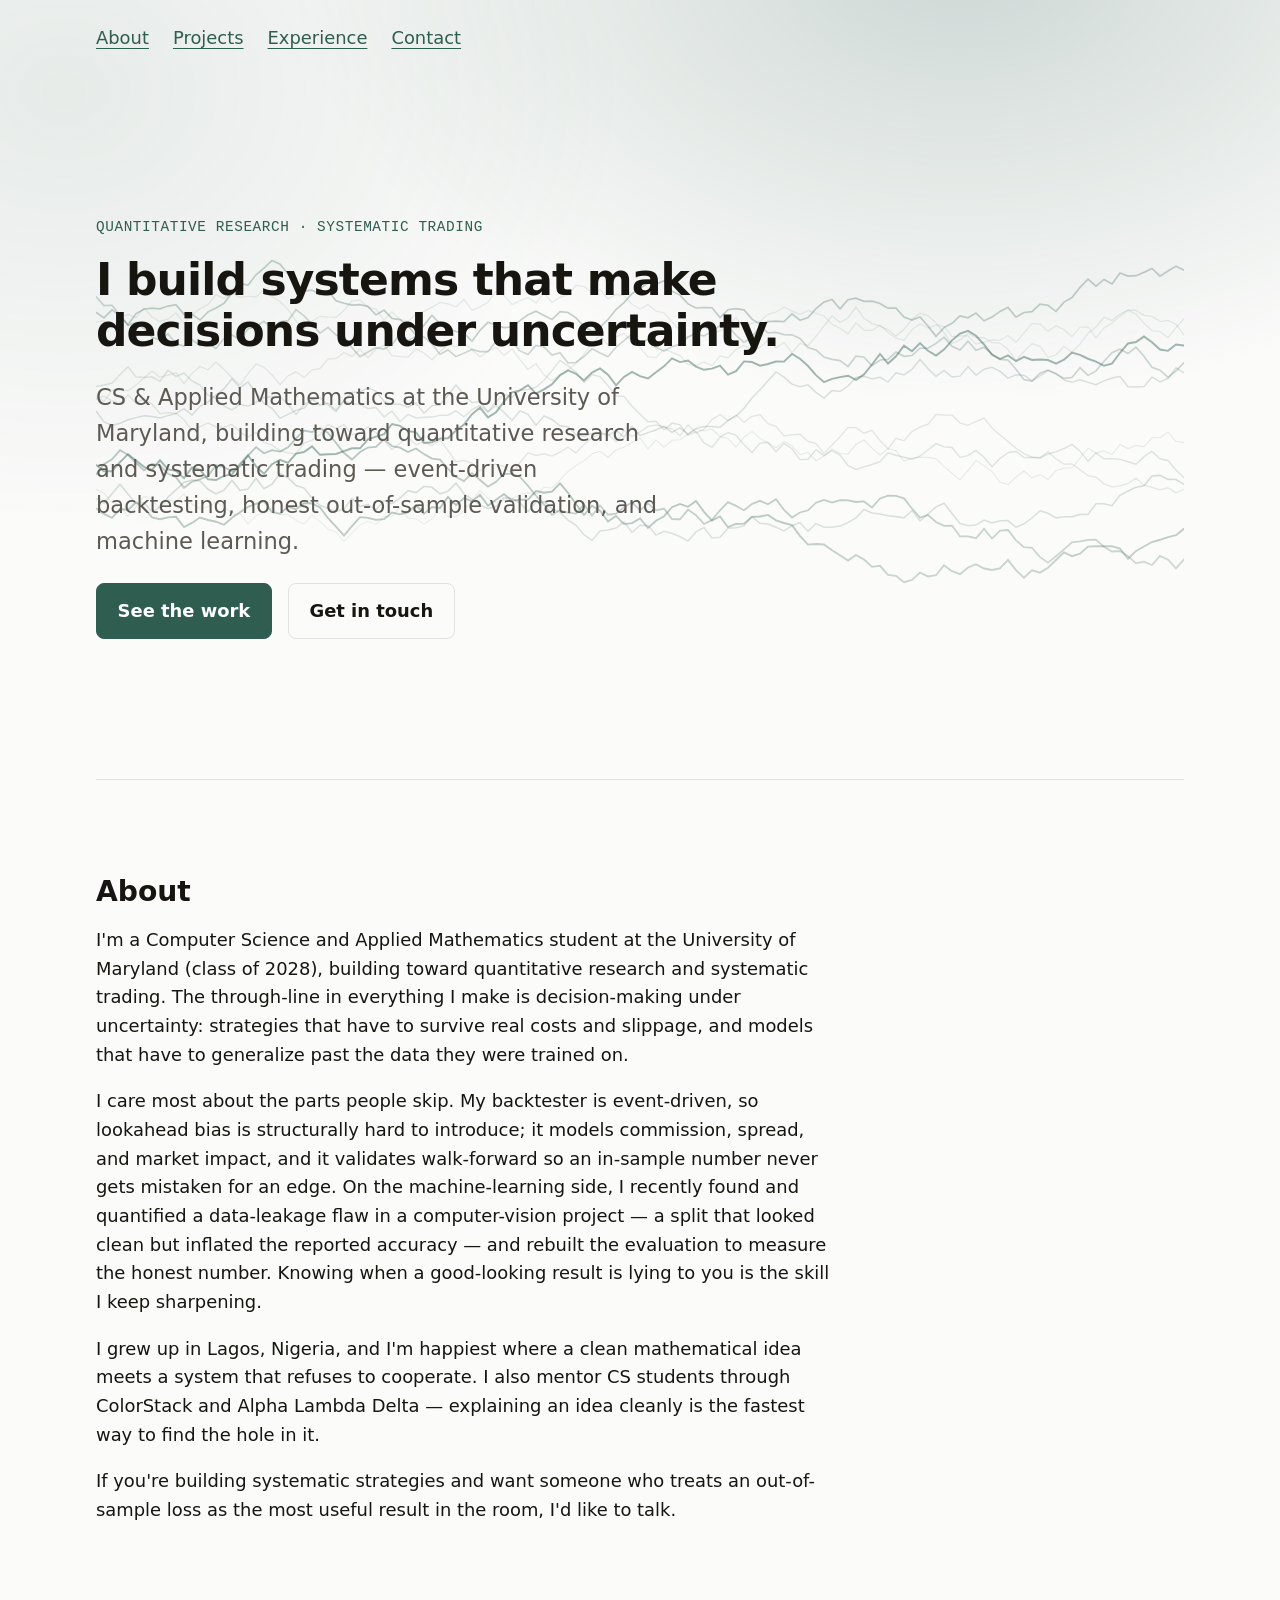
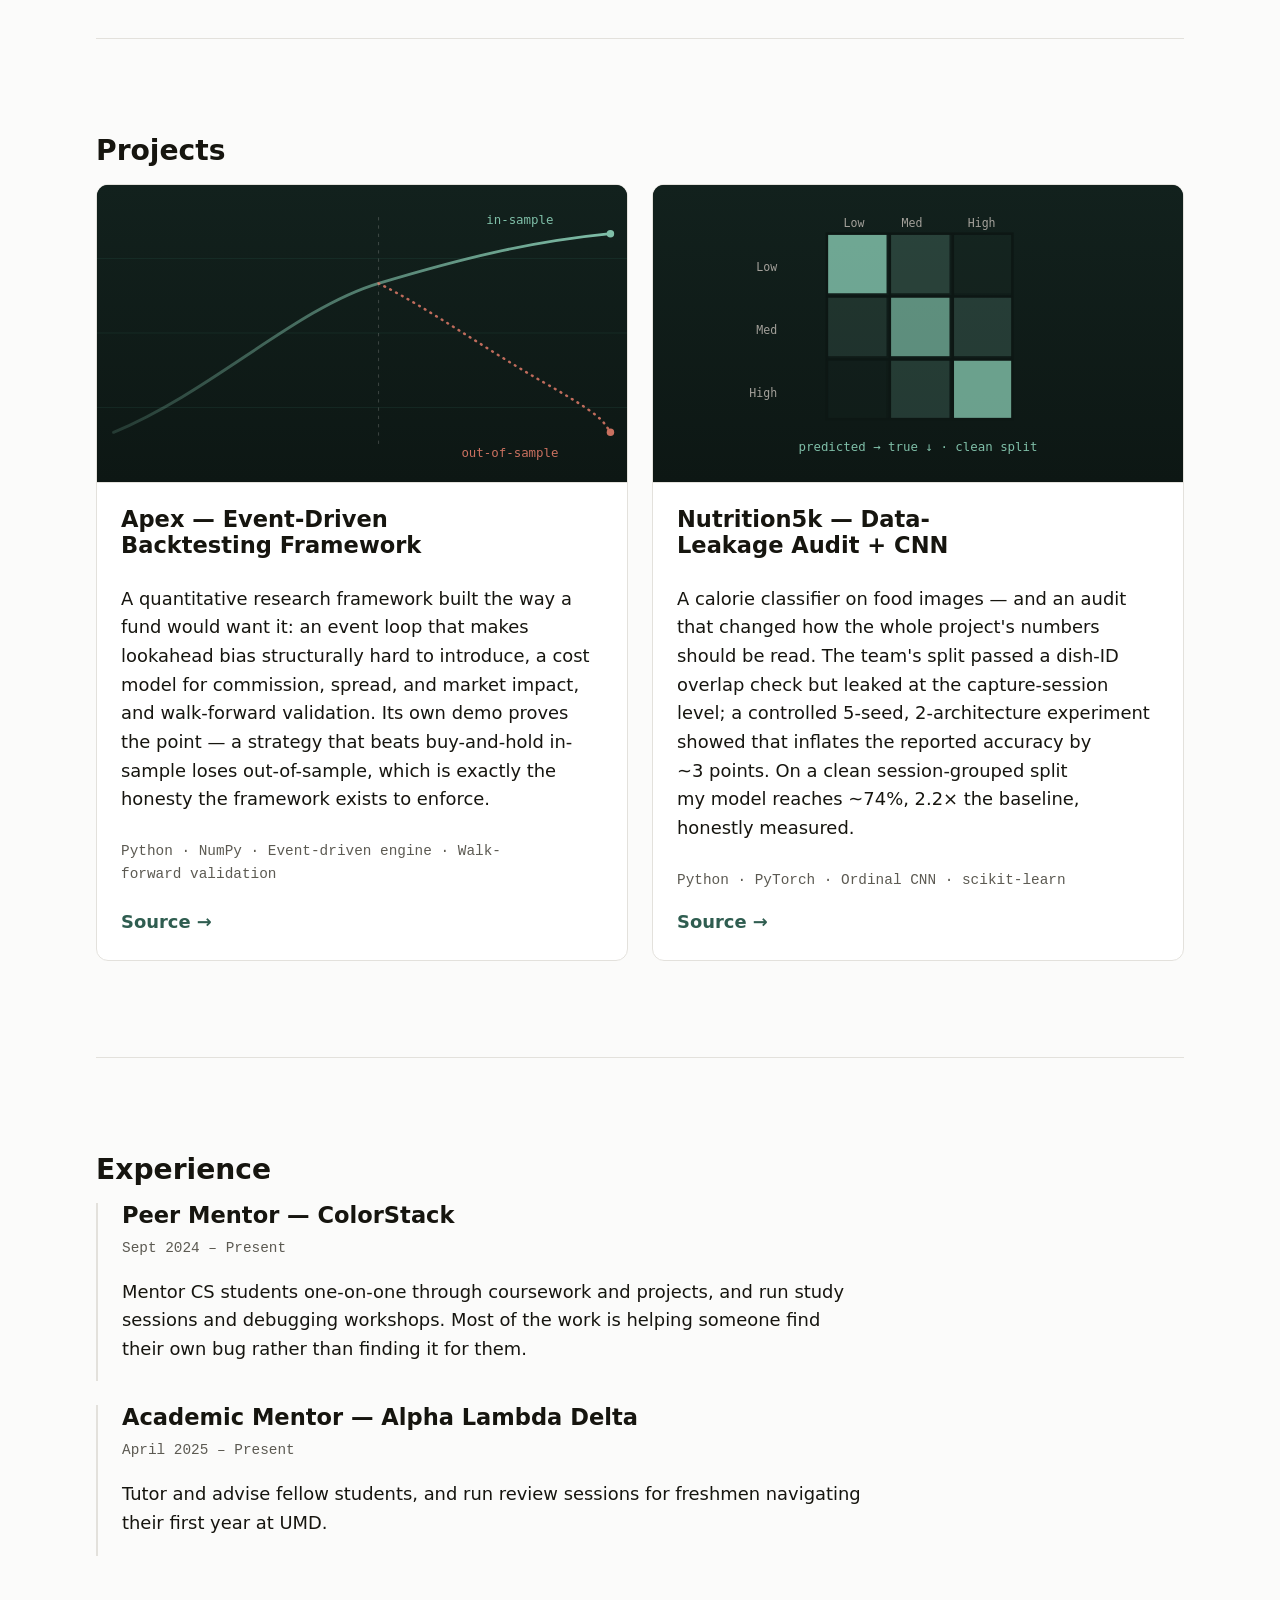
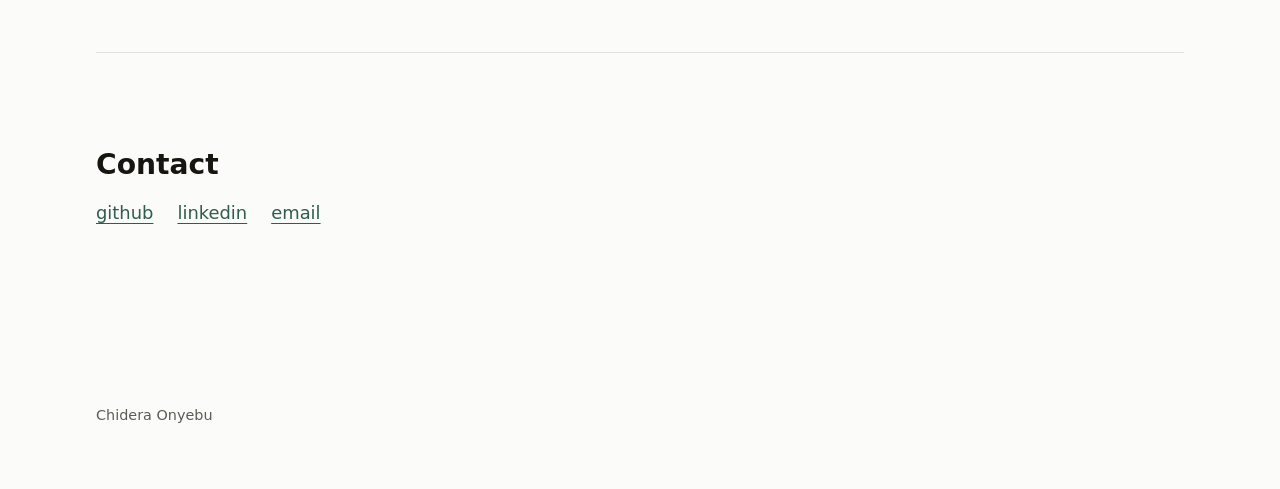
==== index.html @ a00f0e02 "Redesign portfolio: animated hero, project imagery, quant-focused copy - Add animated stochastic pri" ====
<!doctype html>
<html lang="en">
  <head>
    <meta charset="utf-8" />
    <meta name="viewport" content="width=device-width, initial-scale=1" />
    <title>Chidera Onyebu — CS & Applied Math @ UMD</title>
    <meta name="description" content="Computer Science and Applied Mathematics student at the University of Maryland." />
    <link rel="stylesheet" href="src/css/tokens.css" />
    <link rel="stylesheet" href="src/css/main.css" />
  </head>
  <body>
    <a class="skip-link" href="#main">Skip to content</a>

    <header class="site-header">
      <nav aria-label="Primary">
        <ul>
          <li><a href="#about">About</a></li>
          <li><a href="#projects">Projects</a></li>
          <li><a href="#experience">Experience</a></li>
          <li><a href="#contact">Contact</a></li>
        </ul>
      </nav>
    </header>

    <main id="main">
      <!--
        Content is injected from src/content.js so copy and markup stay separate.
        The static fallbacks below are what a visitor sees with JS disabled — keep them
        meaningful rather than empty, or the page is blank for anyone JS fails on.
      -->
      <section class="hero" id="hero">
        <canvas class="hero-canvas" aria-hidden="true"></canvas>
        <div class="hero-inner">
          <div class="hero-copy">
            <p class="hero-kicker">Quantitative research · systematic trading</p>
            <h1 data-content="hero.tagline">I build systems that make decisions under uncertainty.</h1>
            <p class="hero-sub" data-content="hero.subtitle">CS & Applied Math at the University of Maryland.</p>
            <div class="hero-cta">
              <a class="btn btn-primary" href="#projects">See the work</a>
              <a class="btn" href="#contact">Get in touch</a>
            </div>
          </div>
          <!-- Portrait is injected here by main.js only when hero.portrait is set in content.js. -->
          <div class="hero-portrait-slot" data-portrait></div>
        </div>
      </section>

      <section id="about" aria-labelledby="about-h">
        <h2 id="about-h">About</h2>
        <div data-content="about.body"><p>CS & Applied Math student at the University of Maryland, class of 2028.</p></div>
      </section>

      <section id="projects" aria-labelledby="projects-h">
        <h2 id="projects-h">Projects</h2>
        <ul class="project-grid" data-content="projects"></ul>
      </section>

      <section id="experience" aria-labelledby="experience-h">
        <h2 id="experience-h">Experience</h2>
        <ul class="experience-list" data-content="experience"></ul>
      </section>

      <section id="contact" aria-labelledby="contact-h">
        <h2 id="contact-h">Contact</h2>
        <ul class="links" data-content="links"></ul>
      </section>
    </main>

    <footer class="site-footer">
      <p><span data-content="meta.name">Chidera Onyebu</span></p>
    </footer>

    <script type="module" src="src/js/main.js"></script>
    <script type="module">
      import { initHero } from "./src/js/hero.js";
      initHero(document.querySelector(".hero-canvas"));
    </script>
  </body>
</html>
---- src/css/tokens.css ----
/* Design tokens. Change values here, not in component styles. */

:root {
  color-scheme: light dark;

  /* Type scale — 1.25 ratio, fluid between mobile and desktop */
  --step--1: clamp(0.83rem, 0.8rem + 0.15vw, 0.9rem);
  --step-0: clamp(1rem, 0.96rem + 0.2vw, 1.13rem);
  --step-1: clamp(1.25rem, 1.18rem + 0.35vw, 1.41rem);
  --step-2: clamp(1.56rem, 1.44rem + 0.6vw, 1.76rem);
  --step-3: clamp(1.95rem, 1.76rem + 0.95vw, 2.2rem);
  --step-4: clamp(2.44rem, 2.14rem + 1.5vw, 2.75rem);

  --space-xs: 0.5rem;
  --space-s: 1rem;
  --space-m: 1.5rem;
  --space-l: 3rem;
  --space-xl: 6rem;

  --measure: 65ch;
  --radius: 8px;

  --font-sans: ui-sans-serif, system-ui, -apple-system, "Segoe UI", sans-serif;
  --font-mono: ui-monospace, "SF Mono", Menlo, monospace;

  /* Light theme. Contrast checked against WCAG AA — verify again if you change these. */
  --bg: #fbfbfa;
  --surface: #ffffff;
  --text: #16150f;
  --text-muted: #5c5a52;
  --border: #e3e1dc;
  --accent: #2f5d50;
  --accent-contrast: #ffffff;
  --focus: #2f5d50;
}

@media (prefers-color-scheme: dark) {
  :root {
    --bg: #12120f;
    --surface: #1a1a16;
    --text: #f2f0ea;
    --text-muted: #a3a09a;
    --border: #2e2d28;
    --accent: #7fbfa8;
    --accent-contrast: #12120f;
    --focus: #7fbfa8;
  }
}

/* Honor the OS setting. Users who set this often do so because motion makes them ill —
   treat it as a hard constraint, not a preference to design around. */
@media (prefers-reduced-motion: reduce) {
  *,
  *::before,
  *::after {
    animation-duration: 0.01ms !important;
    animation-iteration-count: 1 !important;
    transition-duration: 0.01ms !important;
    scroll-behavior: auto !important;
  }
}
---- src/css/main.css ----
*,
*::before,
*::after {
  box-sizing: border-box;
}

body {
  margin: 0;
  background: var(--bg);
  color: var(--text);
  font-family: var(--font-sans);
  font-size: var(--step-0);
  line-height: 1.6;
  -webkit-font-smoothing: antialiased;
}

/* A soft accent glow warms the top of the page so the hero never reads as a flat slab.
   Fixed + behind everything, pointer-events off so it never intercepts a click. */
body::before {
  content: "";
  position: fixed;
  inset: 0;
  z-index: -1;
  pointer-events: none;
  background:
    radial-gradient(60rem 40rem at 75% -5%, color-mix(in oklab, var(--accent) 22%, transparent), transparent 70%),
    radial-gradient(50rem 40rem at 5% 10%, color-mix(in oklab, var(--accent) 10%, transparent), transparent 70%);
}

h1,
h2,
h3 {
  line-height: 1.15;
  text-wrap: balance;
  margin: 0 0 var(--space-s);
}

h1 {
  font-size: var(--step-4);
  letter-spacing: -0.02em;
}
h2 {
  font-size: var(--step-2);
}

p {
  max-width: var(--measure);
  text-wrap: pretty;
}

a {
  color: var(--accent);
  text-underline-offset: 0.2em;
}

/* Never remove focus rings. Keyboard users navigate by them; without one the site is unusable
   without a mouse. Restyle if the default is ugly — do not delete. */
:focus-visible {
  outline: 2px solid var(--focus);
  outline-offset: 3px;
  border-radius: 2px;
}

.skip-link {
  position: absolute;
  left: -9999px;
  top: var(--space-xs);
  background: var(--accent);
  color: var(--accent-contrast);
  padding: var(--space-xs) var(--space-s);
  border-radius: var(--radius);
  z-index: 10;
}
.skip-link:focus {
  left: var(--space-s);
}

main,
.site-header > nav,
.site-footer {
  width: min(100% - 2 * var(--space-m), 68rem);
  margin-inline: auto;
}

.site-header nav ul {
  display: flex;
  /* Must wrap: the nav grew to four items and a non-wrapping flex row forces the whole
     page to scroll sideways on narrow screens. */
  flex-wrap: wrap;
  gap: var(--space-xs) var(--space-m);
  list-style: none;
  padding: var(--space-m) 0;
  margin: 0;
}

section {
  padding-block: var(--space-xl);
  border-top: 1px solid var(--border);
}

/* ---- Hero ---------------------------------------------------------------- */

.hero {
  border-top: 0;
  position: relative;
  min-height: 78svh;
  display: flex;
  align-items: center;
  isolation: isolate; /* keep the canvas contained behind the hero content */
  overflow: hidden;
}

.hero-canvas {
  position: absolute;
  inset: 0;
  width: 100%;
  height: 100%;
  z-index: -1;
  /* Fade the paths out toward the bottom so text stays crisp and the section blends into the page. */
  -webkit-mask-image: linear-gradient(to bottom, #000 55%, transparent 100%);
  mask-image: linear-gradient(to bottom, #000 55%, transparent 100%);
}

.hero-inner {
  display: grid;
  grid-template-columns: 1fr;
  gap: var(--space-l);
  align-items: center;
  width: 100%;
}

.hero-kicker {
  font-family: var(--font-mono);
  font-size: var(--step--1);
  letter-spacing: 0.04em;
  text-transform: uppercase;
  color: var(--accent);
  margin: 0 0 var(--space-s);
}

.hero-sub {
  font-size: var(--step-1);
  color: var(--text-muted);
  max-width: 42ch;
}

.hero-cta {
  display: flex;
  flex-wrap: wrap;
  gap: var(--space-s);
  margin-top: var(--space-m);
}

.btn {
  display: inline-flex;
  align-items: center;
  padding: 0.7em 1.15em;
  border-radius: var(--radius);
  border: 1px solid var(--border);
  color: var(--text);
  text-decoration: none;
  font-weight: 600;
  transition:
    transform 0.15s ease,
    border-color 0.15s ease,
    background 0.15s ease;
}
.btn:hover {
  transform: translateY(-2px);
  border-color: var(--accent);
}
.btn-primary {
  background: var(--accent);
  color: var(--accent-contrast);
  border-color: var(--accent);
}
.btn-primary:hover {
  filter: brightness(1.06);
}

/* Portrait: only present when content.hero.portrait is set (main.js adds it). */
.hero-portrait-slot {
  display: none;
}
.hero-portrait-slot.has-portrait {
  display: block;
  justify-self: center;
}
.hero-portrait {
  width: min(20rem, 60vw);
  aspect-ratio: 4 / 5;
  object-fit: cover;
  border-radius: calc(var(--radius) * 2);
  border: 1px solid var(--border);
  box-shadow: 0 1.5rem 4rem -1rem color-mix(in oklab, var(--accent) 40%, transparent);
}

@media (min-width: 52rem) {
  .hero-inner.two-col,
  .hero-portrait-slot.has-portrait ~ * {
    /* reserved for future layouts */
  }
  /* When a portrait exists, split the hero into two columns. */
  .hero:has(.has-portrait) .hero-inner {
    grid-template-columns: 1.4fr 1fr;
  }
}

/* ---- Projects ------------------------------------------------------------ */

.project-grid {
  list-style: none;
  padding: 0;
  margin: 0;
  display: grid;
  gap: var(--space-m);
  grid-template-columns: repeat(auto-fit, minmax(min(100%, 22rem), 1fr));
}

.project-card {
  background: var(--surface);
  border: 1px solid var(--border);
  border-radius: calc(var(--radius) * 1.5);
  overflow: hidden;
  display: flex;
  flex-direction: column;
  transition:
    transform 0.2s ease,
    border-color 0.2s ease,
    box-shadow 0.2s ease;
}
.project-card:hover {
  transform: translateY(-4px);
  border-color: color-mix(in oklab, var(--accent) 55%, var(--border));
  box-shadow: 0 1.5rem 3rem -1.5rem color-mix(in oklab, var(--accent) 55%, transparent);
}

.project-media {
  aspect-ratio: 16 / 9;
  overflow: hidden;
  border-bottom: 1px solid var(--border);
  background: #0d1714;
}
.project-media img {
  width: 100%;
  height: 100%;
  object-fit: cover;
  display: block;
  transition: transform 0.4s ease;
}
.project-card:hover .project-media img {
  transform: scale(1.04);
}

.project-body {
  padding: var(--space-m);
  display: flex;
  flex-direction: column;
  gap: var(--space-xs);
  flex: 1;
}

.project-card h3 {
  font-size: var(--step-1);
  margin: 0;
}

.project-card .tech {
  font-family: var(--font-mono);
  font-size: var(--step--1);
  color: var(--text-muted);
  margin: 0;
}

.project-link {
  margin-top: auto;
  padding-top: var(--space-xs);
  font-weight: 600;
  text-decoration: none;
}
.project-link:hover {
  text-decoration: underline;
}

.experience-list {
  list-style: none;
  padding: 0;
  margin: 0;
  display: grid;
  gap: var(--space-m);
}

.experience-item {
  border-left: 2px solid var(--border);
  padding-left: var(--space-m);
}

.experience-item h3 {
  font-size: var(--step-1);
  margin-bottom: var(--space-xs);
}

.experience-item .period {
  font-family: var(--font-mono);
  font-size: var(--step--1);
  color: var(--text-muted);
  margin: 0 0 var(--space-xs);
}

.links {
  list-style: none;
  padding: 0;
  display: flex;
  flex-wrap: wrap;
  gap: var(--space-m);
}

.site-footer {
  padding-block: var(--space-l);
  color: var(--text-muted);
  font-size: var(--step--1);
}

/* Entrance animation. Guarded so content is visible by default — if the observer never fires,
   or JS dies, the page must still be readable rather than a wall of invisible elements. */
.js [data-reveal] {
  opacity: 0;
  transform: translateY(0.75rem);
  transition:
    opacity 0.5s ease,
    transform 0.5s ease;
}

.js [data-reveal].is-visible {
  opacity: 1;
  transform: none;
}
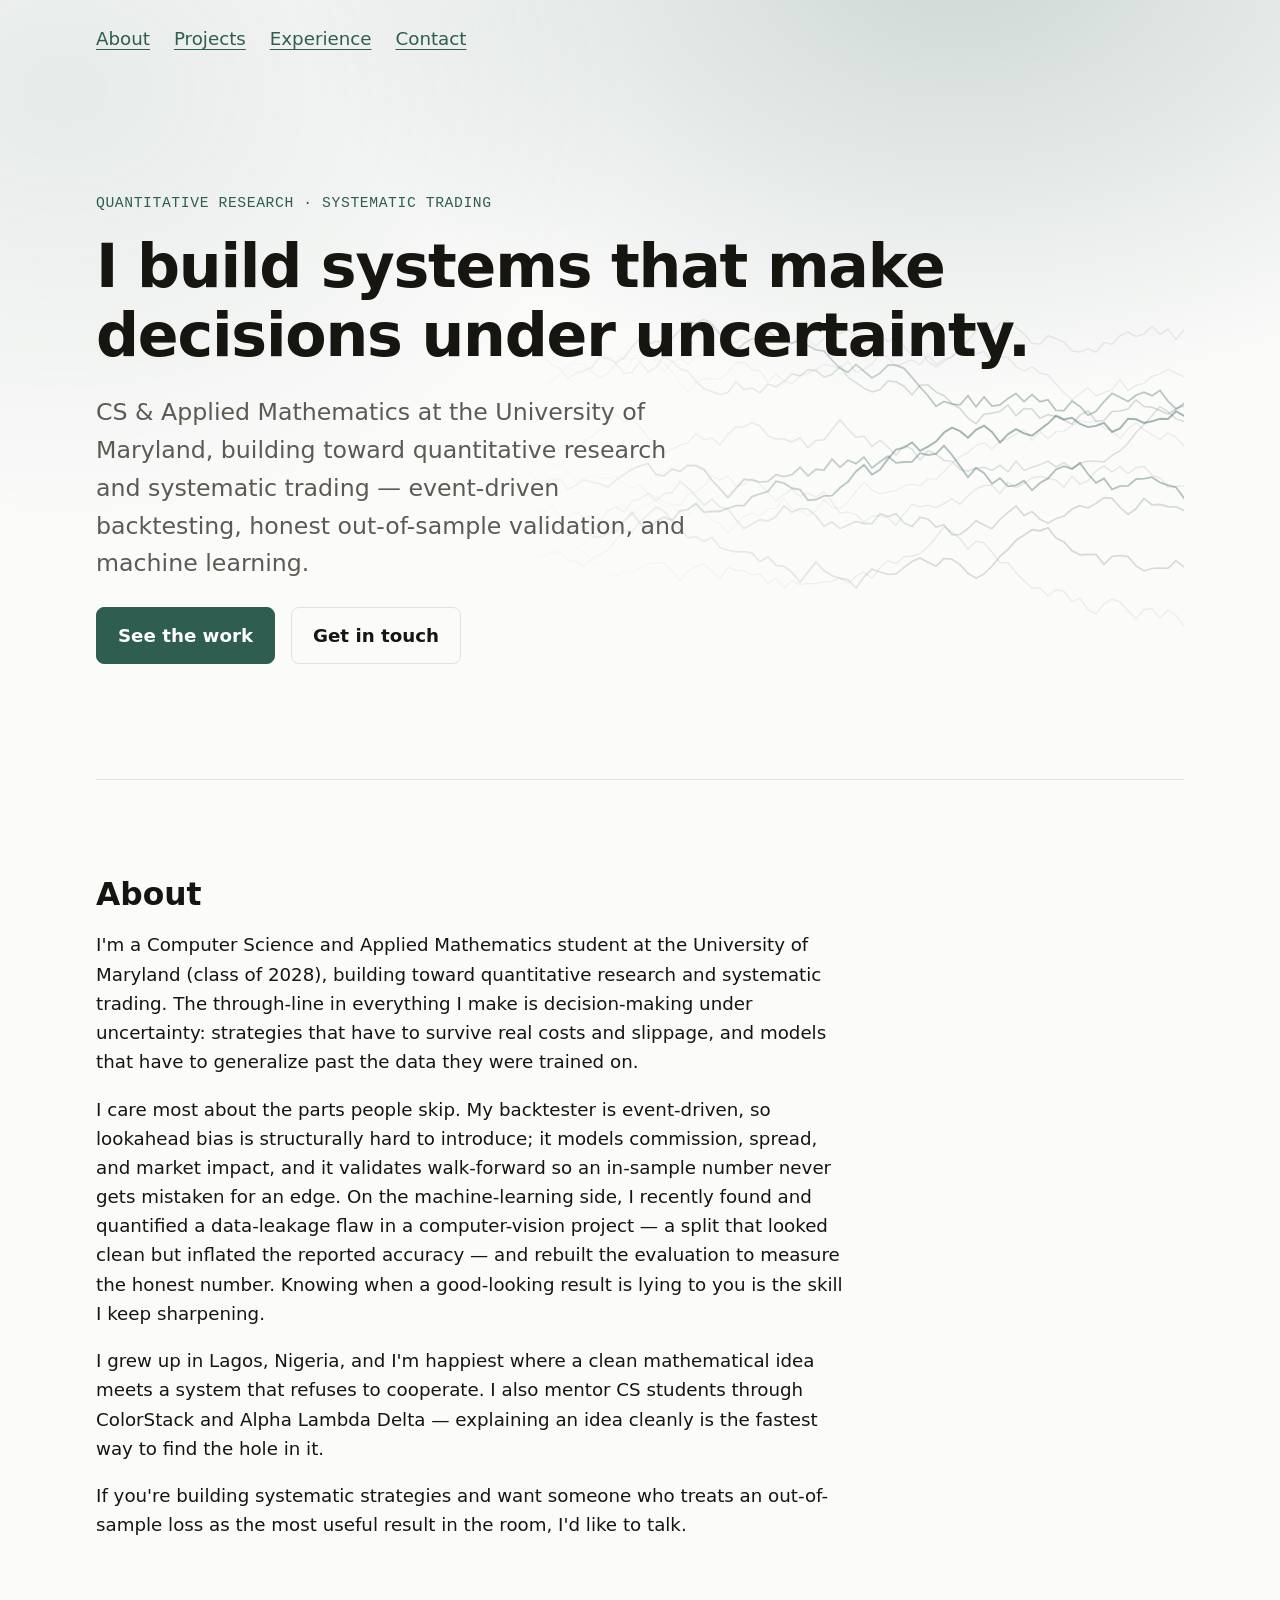
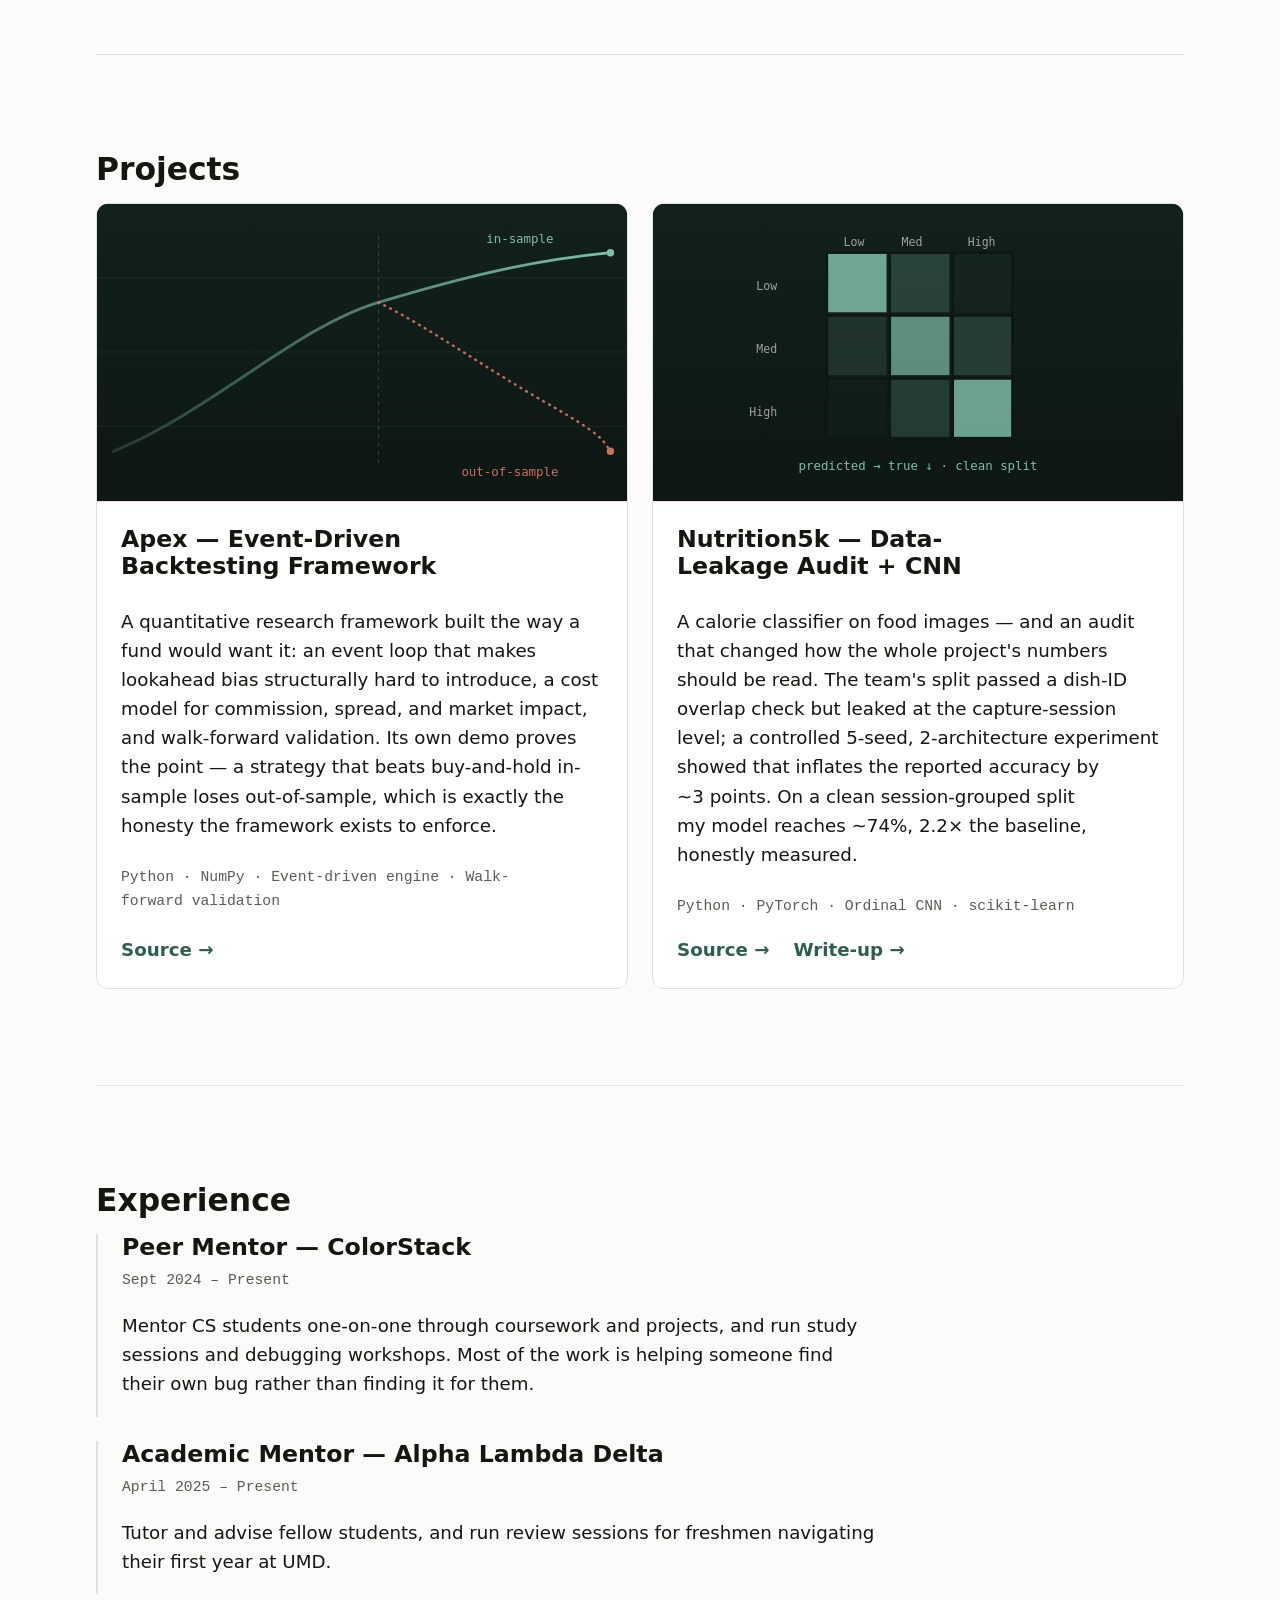
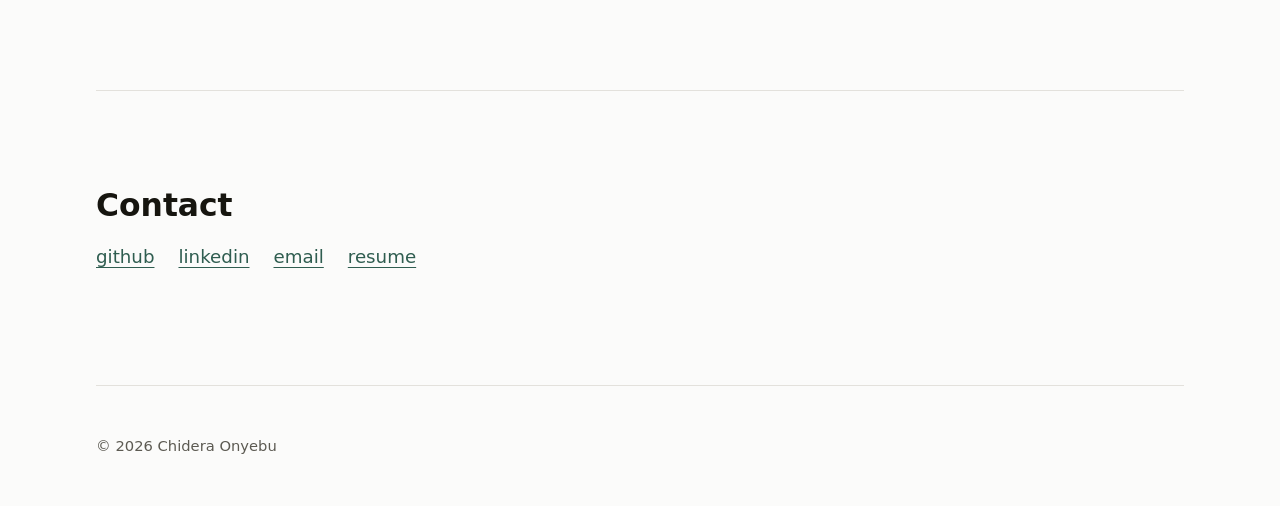
==== commit f185f7fe: "Scale the page to large displays; add copyright; keep hero text clear of the canvas The layout was f" ====
--- a/index.html
+++ b/index.html
@@ -67,7 +67,9 @@
     </main>
 
     <footer class="site-footer">
-      <p><span data-content="meta.name">Chidera Onyebu</span></p>
+      <!-- Year is filled in by main.js so it can't quietly go stale in January. The static
+           value is the fallback for a no-JS visitor. -->
+      <p>&copy; <span data-year>2026</span> <span data-content="meta.name">Chidera Onyebu</span></p>
     </footer>
 
     <script type="module" src="src/js/main.js"></script>
--- a/src/css/tokens.css
+++ b/src/css/tokens.css
@@ -3,13 +3,20 @@
 :root {
   color-scheme: light dark;
 
-  /* Type scale — 1.25 ratio, fluid between mobile and desktop */
-  --step--1: clamp(0.83rem, 0.8rem + 0.15vw, 0.9rem);
-  --step-0: clamp(1rem, 0.96rem + 0.2vw, 1.13rem);
-  --step-1: clamp(1.25rem, 1.18rem + 0.35vw, 1.41rem);
-  --step-2: clamp(1.56rem, 1.44rem + 0.6vw, 1.76rem);
-  --step-3: clamp(1.95rem, 1.76rem + 0.95vw, 2.2rem);
-  --step-4: clamp(2.44rem, 2.14rem + 1.5vw, 2.75rem);
+  /* Type scale — 1.25 ratio, fluid between mobile and desktop.
+     Ceilings are set high enough that the page keeps growing on 1440px+ displays instead of
+     freezing at laptop size — the old caps made a 1920px monitor look like a small window with
+     wide empty margins. Prose line length is still protected separately by --measure. */
+  --step--1: clamp(0.83rem, 0.8rem + 0.15vw, 1rem);
+  --step-0: clamp(1rem, 0.94rem + 0.25vw, 1.25rem);
+  --step-1: clamp(1.25rem, 1.16rem + 0.4vw, 1.6rem);
+  --step-2: clamp(1.56rem, 1.4rem + 0.7vw, 2.25rem);
+  --step-3: clamp(1.95rem, 1.7rem + 1.1vw, 3rem);
+  --step-4: clamp(2.44rem, 2rem + 2.2vw, 4.5rem);
+
+  /* Page width. Steps up on larger displays (see the media queries below) so a big monitor
+     shows a bigger page, not the same column with more emptiness. */
+  --container: 68rem;
 
   --space-xs: 0.5rem;
   --space-s: 1rem;
@@ -32,6 +39,21 @@
   --accent: #2f5d50;
   --accent-contrast: #ffffff;
   --focus: #2f5d50;
+}
+
+/* Wider canvases get a wider page. Three steps rather than one so the jump is never jarring. */
+@media (min-width: 90rem) {
+  :root {
+    --container: 80rem;
+    --space-xl: 7rem;
+  }
+}
+
+@media (min-width: 120rem) {
+  :root {
+    --container: 104rem;
+    --space-xl: 8rem;
+  }
 }
 
 @media (prefers-color-scheme: dark) {
--- a/src/css/main.css
+++ b/src/css/main.css
@@ -78,7 +78,7 @@
 main,
 .site-header > nav,
 .site-footer {
-  width: min(100% - 2 * var(--space-m), 68rem);
+  width: min(100% - 2 * var(--space-m), var(--container));
   margin-inline: auto;
 }
 
@@ -116,9 +116,19 @@
   width: 100%;
   height: 100%;
   z-index: -1;
-  /* Fade the paths out toward the bottom so text stays crisp and the section blends into the page. */
-  -webkit-mask-image: linear-gradient(to bottom, #000 55%, transparent 100%);
-  mask-image: linear-gradient(to bottom, #000 55%, transparent 100%);
+  /* Two masks, intersected: fade out toward the bottom so the section blends into the page,
+     AND fade out on the left so the paths never cross the headline. Without the horizontal one
+     the lines run straight through the h1 — barely visible on the dark theme, but a real
+     contrast problem in light mode where the accent is a dark green on near-white.
+     If mask-composite is unsupported the first layer still applies, which is the old behaviour. */
+  -webkit-mask-image:
+    linear-gradient(to bottom, #000 55%, transparent 100%),
+    linear-gradient(to right, transparent 38%, #000 78%);
+  mask-image:
+    linear-gradient(to bottom, #000 55%, transparent 100%),
+    linear-gradient(to right, transparent 38%, #000 78%);
+  -webkit-mask-composite: source-in;
+  mask-composite: intersect;
 }
 
 .hero-inner {
@@ -214,7 +224,9 @@
   margin: 0;
   display: grid;
   gap: var(--space-m);
-  grid-template-columns: repeat(auto-fit, minmax(min(100%, 22rem), 1fr));
+  /* auto-fit + a floor means 1 column on phones, 2 on laptops, 3 only when the page is wide
+     enough that a third wouldn't squeeze the cards. */
+  grid-template-columns: repeat(auto-fit, minmax(min(100%, 24rem), 1fr));
 }
 
 .project-card {
@@ -272,9 +284,15 @@
   margin: 0;
 }
 
-.project-link {
+.project-links {
   margin-top: auto;
   padding-top: var(--space-xs);
+  display: flex;
+  flex-wrap: wrap;
+  gap: var(--space-m);
+}
+
+.project-link {
   font-weight: 600;
   text-decoration: none;
 }
@@ -317,8 +335,14 @@
 
 .site-footer {
   padding-block: var(--space-l);
+  border-top: 1px solid var(--border);
   color: var(--text-muted);
   font-size: var(--step--1);
+}
+
+.site-footer p {
+  margin: 0;
+  max-width: none;
 }
 
 /* Entrance animation. Guarded so content is visible by default — if the observer never fires,
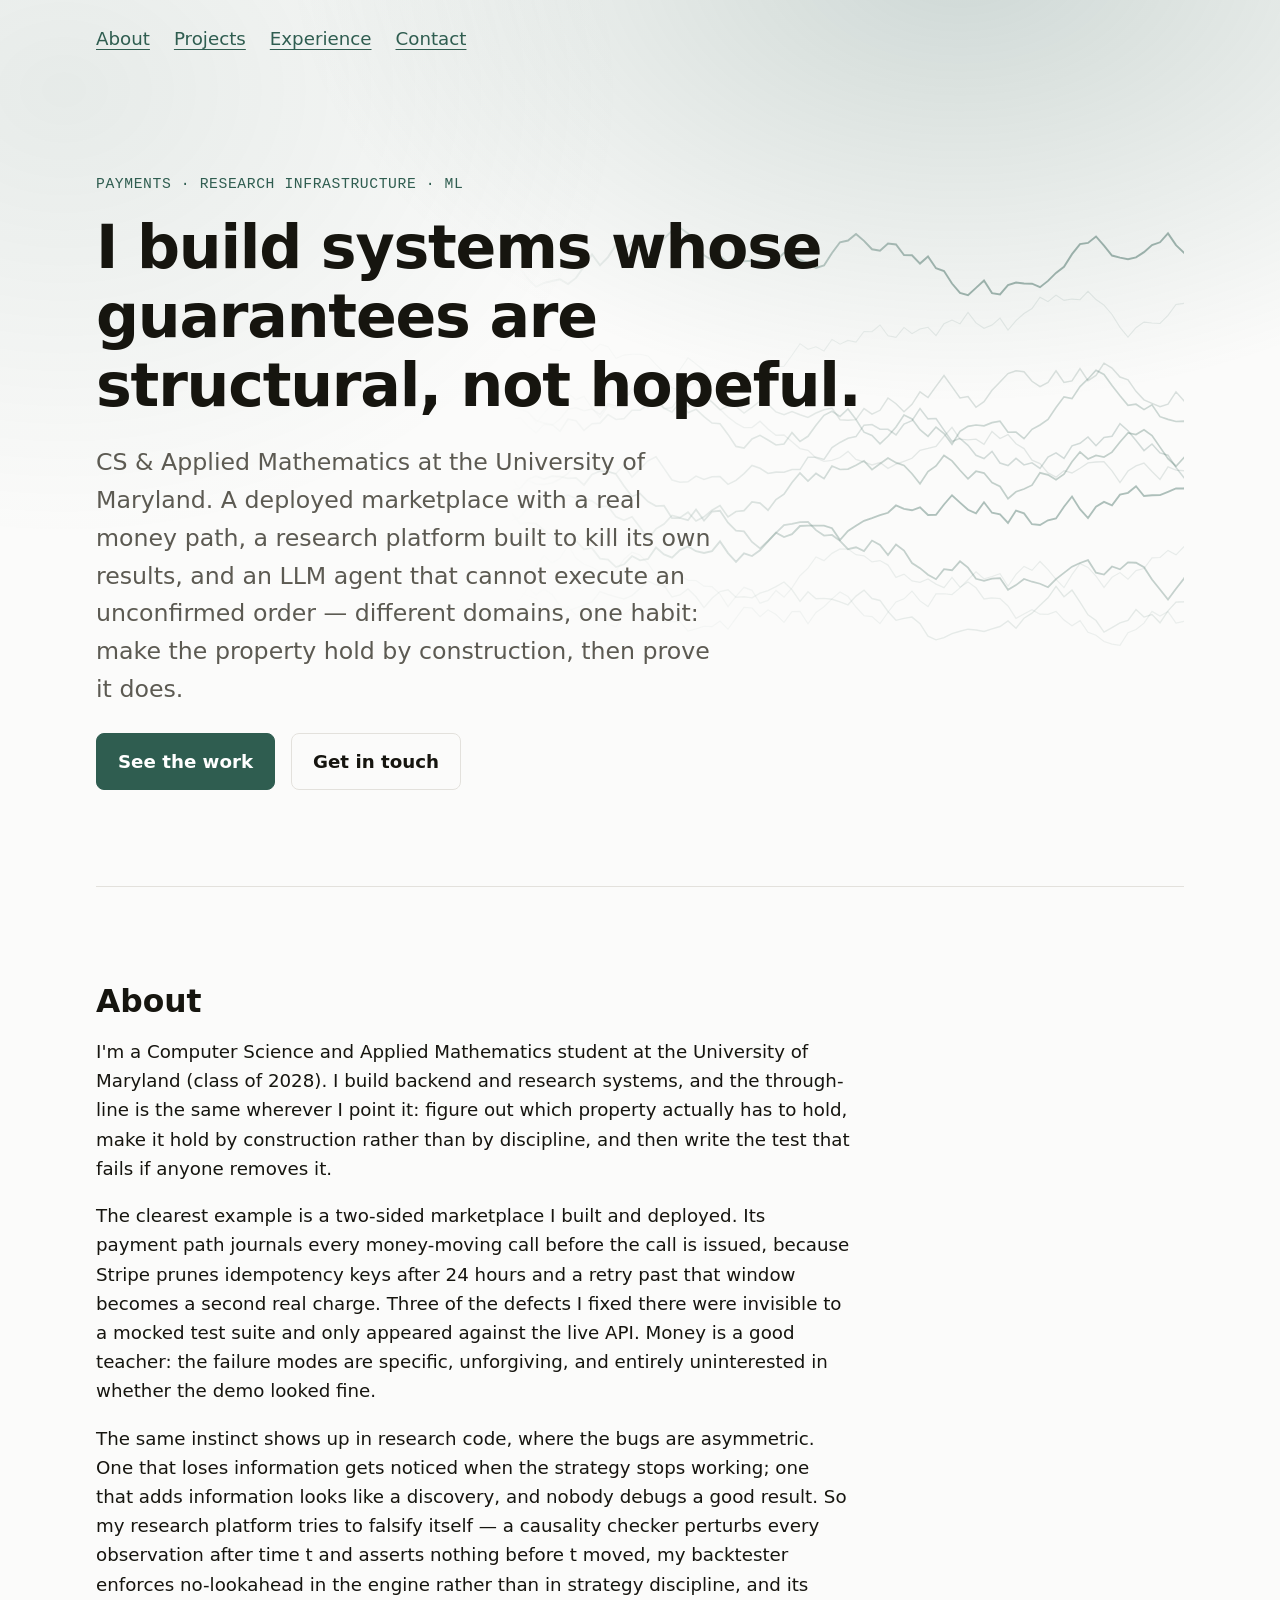
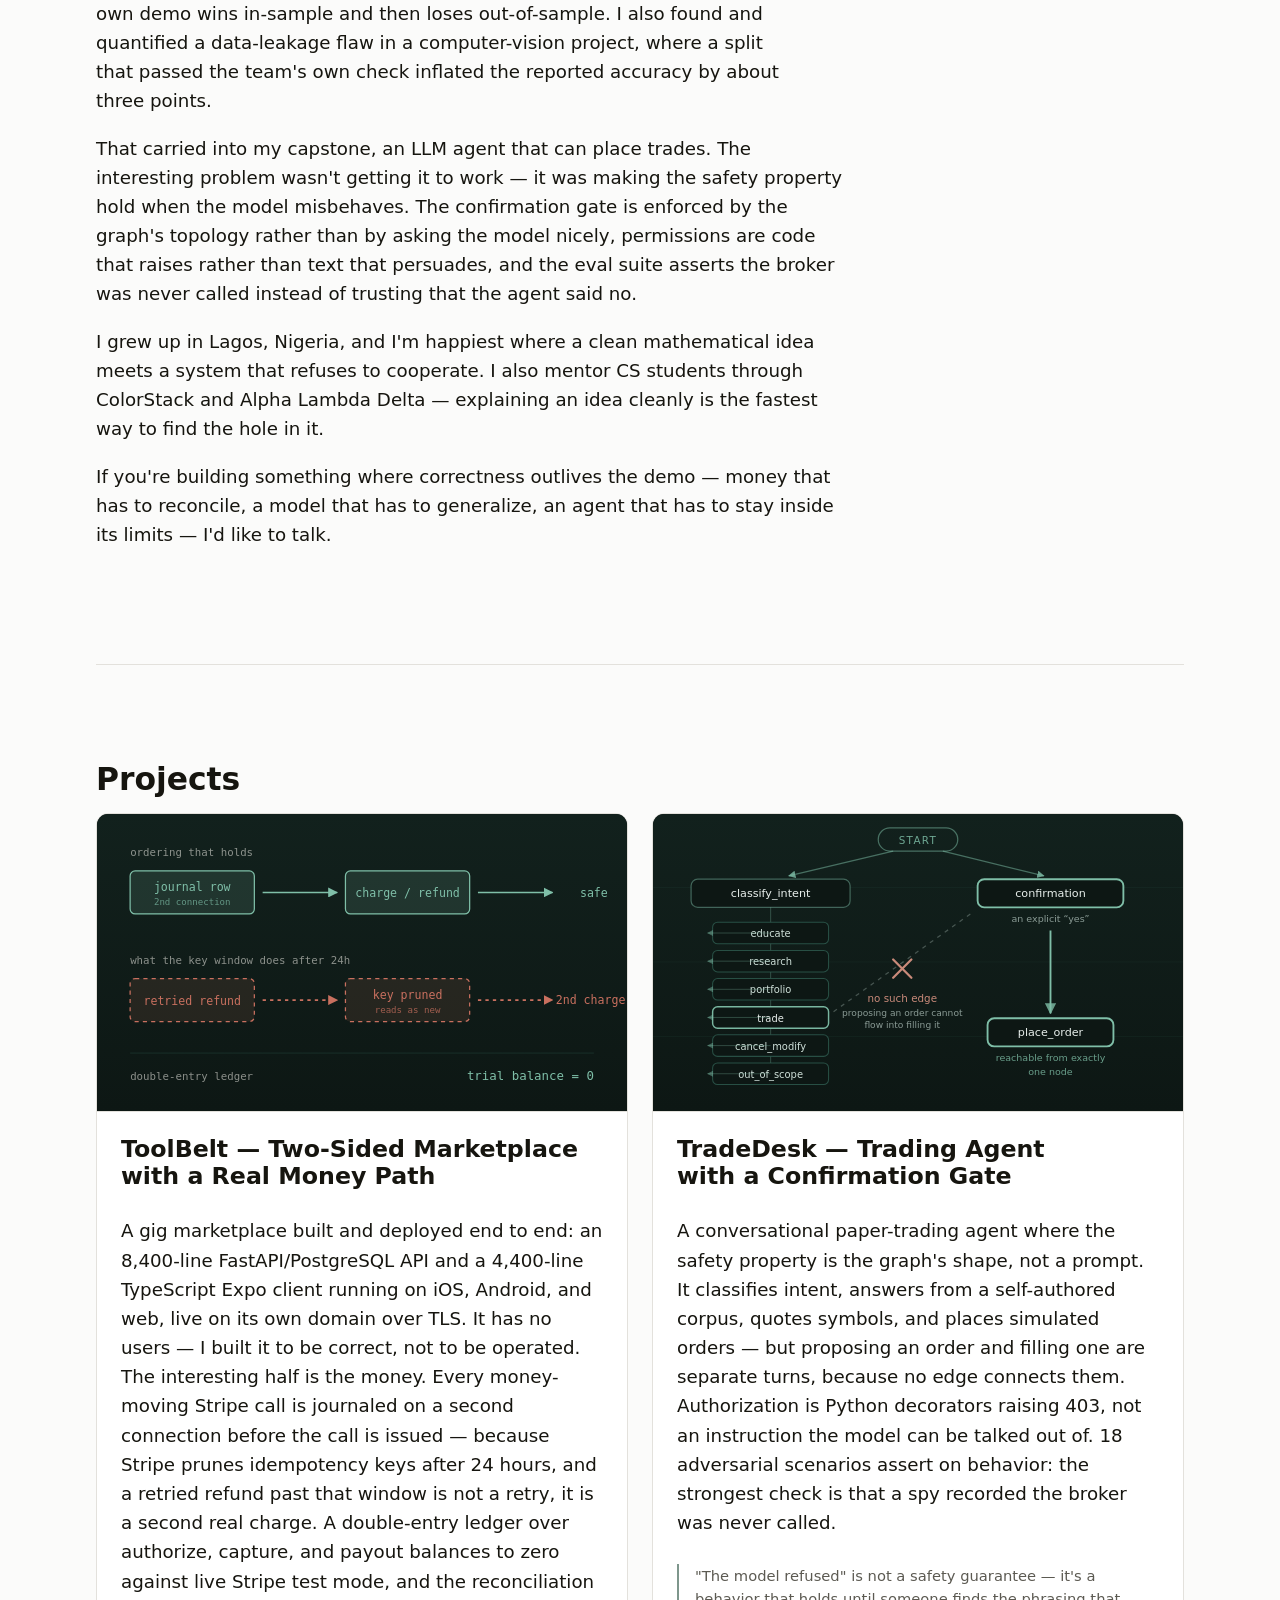
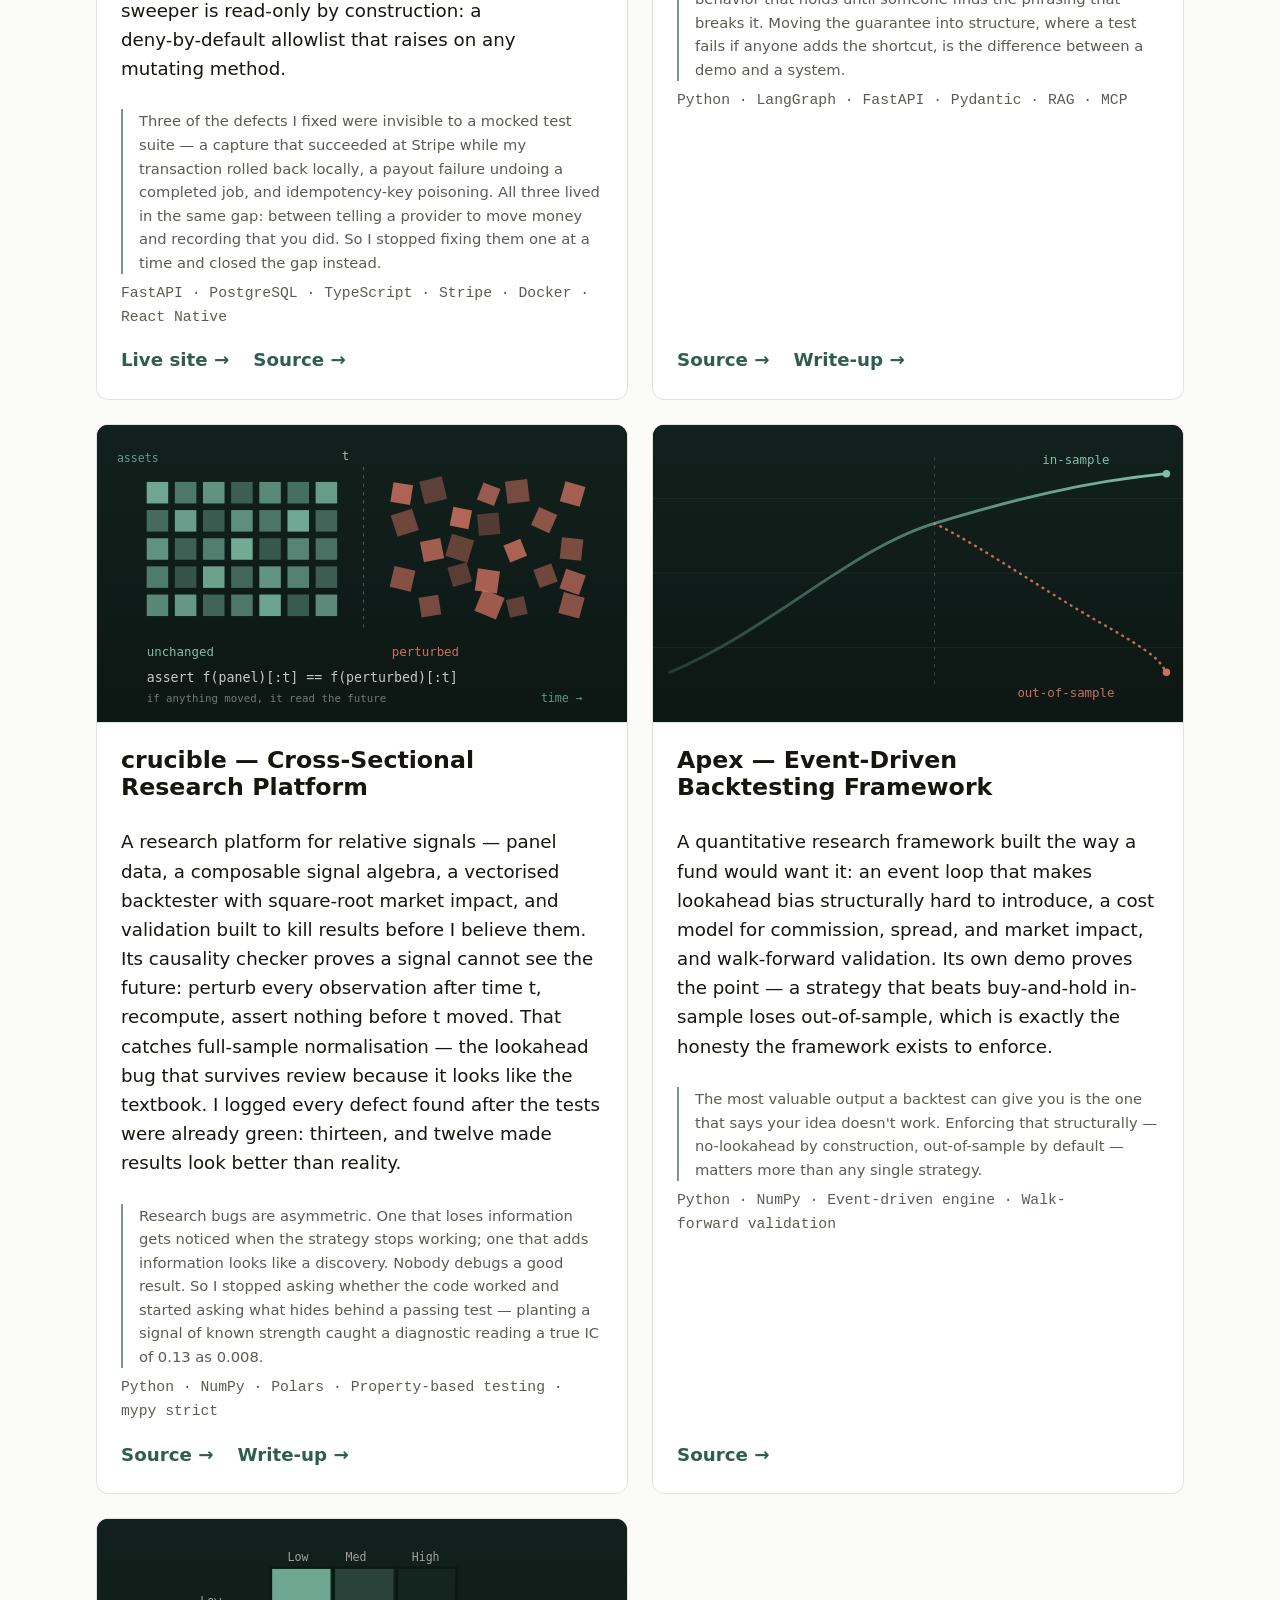
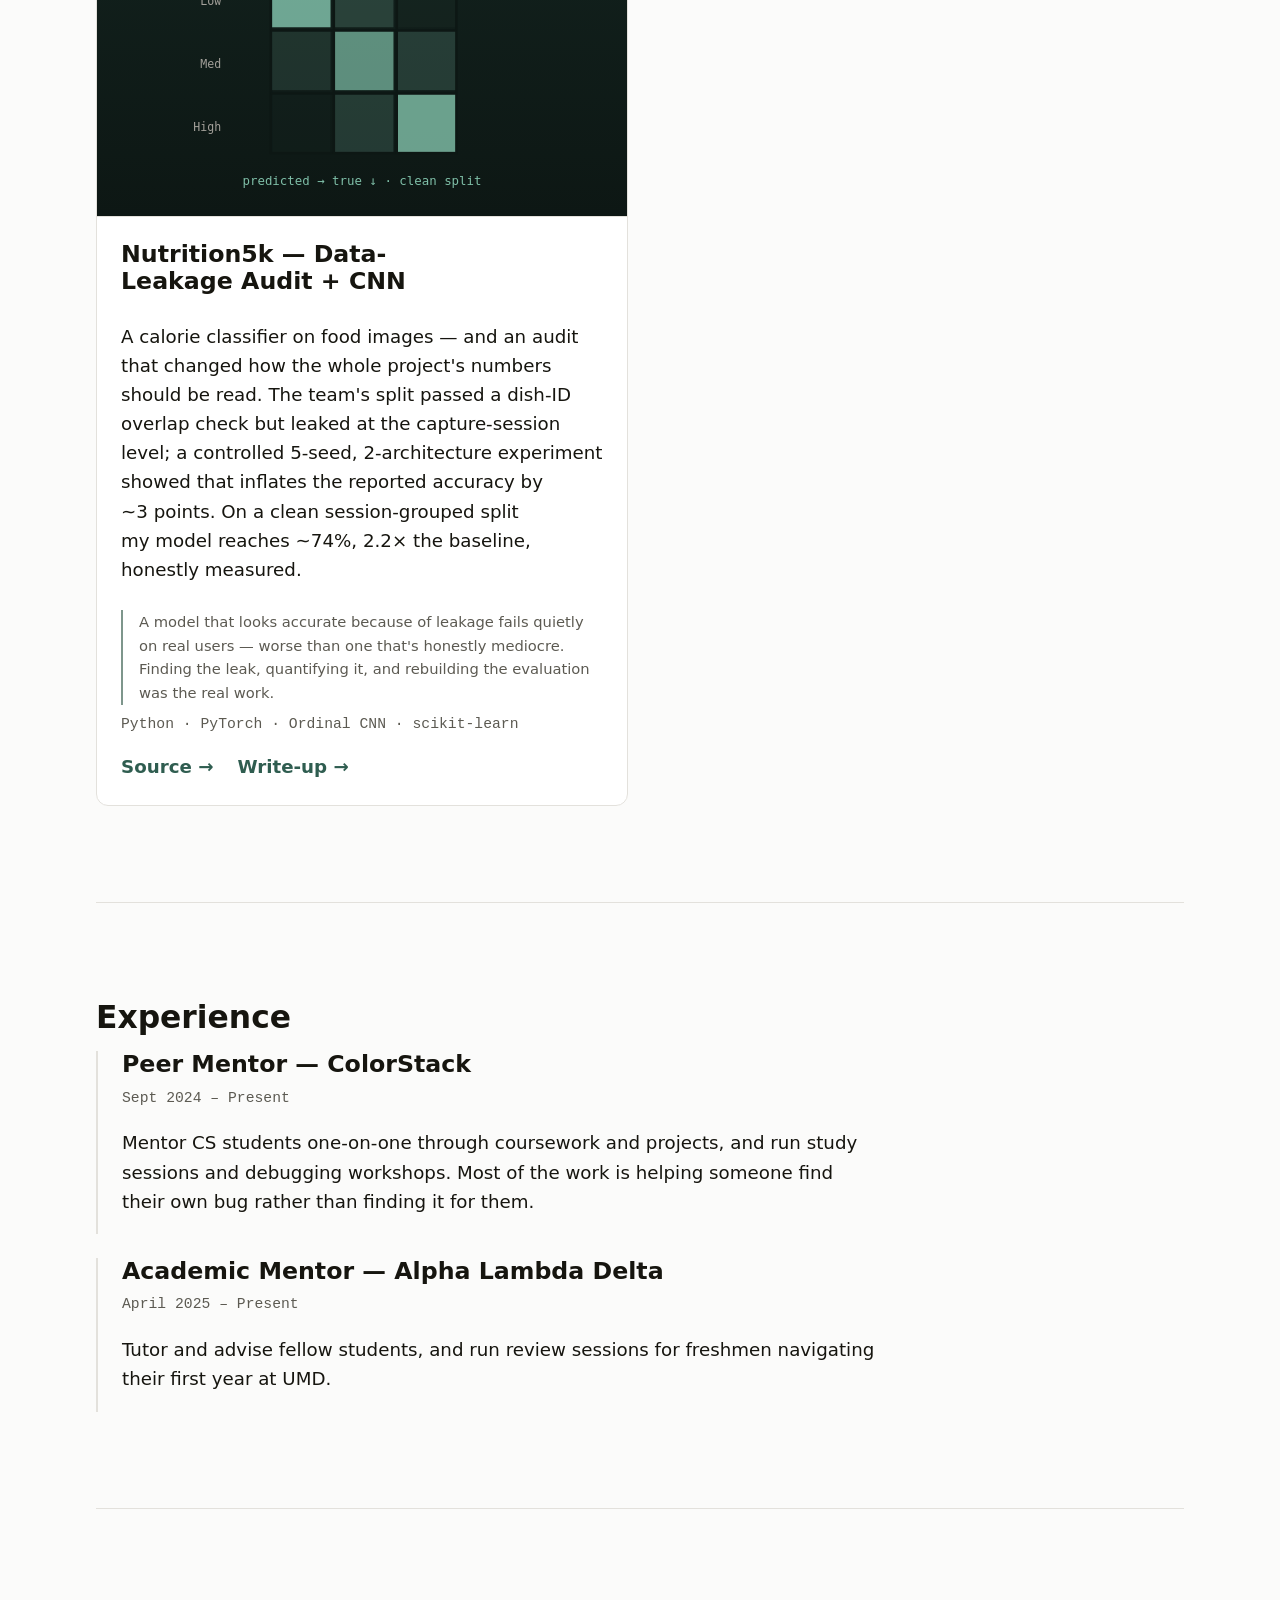
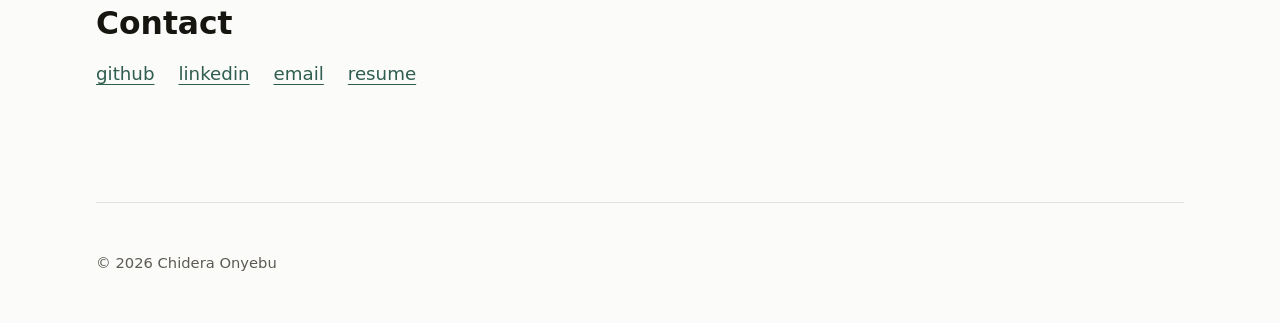
==== commit 9b194794: "Lead with ToolBelt; reposition from quant to systems; drop the phone number The live site was five w" ====
--- a/index.html
+++ b/index.html
@@ -32,7 +32,7 @@
         <canvas class="hero-canvas" aria-hidden="true"></canvas>
         <div class="hero-inner">
           <div class="hero-copy">
-            <p class="hero-kicker">Quantitative research · systematic trading</p>
+            <p class="hero-kicker">Payments · research infrastructure · ML</p>
             <h1 data-content="hero.tagline">I build systems that make decisions under uncertainty.</h1>
             <p class="hero-sub" data-content="hero.subtitle">CS & Applied Math at the University of Maryland.</p>
             <div class="hero-cta">
--- a/src/css/main.css
+++ b/src/css/main.css
@@ -284,6 +284,16 @@
   margin: 0;
 }
 
+/* The "what I learned" pull-quote. A blockquote with the accent rail, quieter than the blurb so
+   the card still reads blurb-first. */
+.project-card .learned {
+  margin: 0;
+  padding-left: var(--space-s);
+  border-left: 2px solid color-mix(in oklab, var(--accent) 55%, var(--border));
+  font-size: var(--step--1);
+  color: var(--text-muted);
+}
+
 .project-links {
   margin-top: auto;
   padding-top: var(--space-xs);
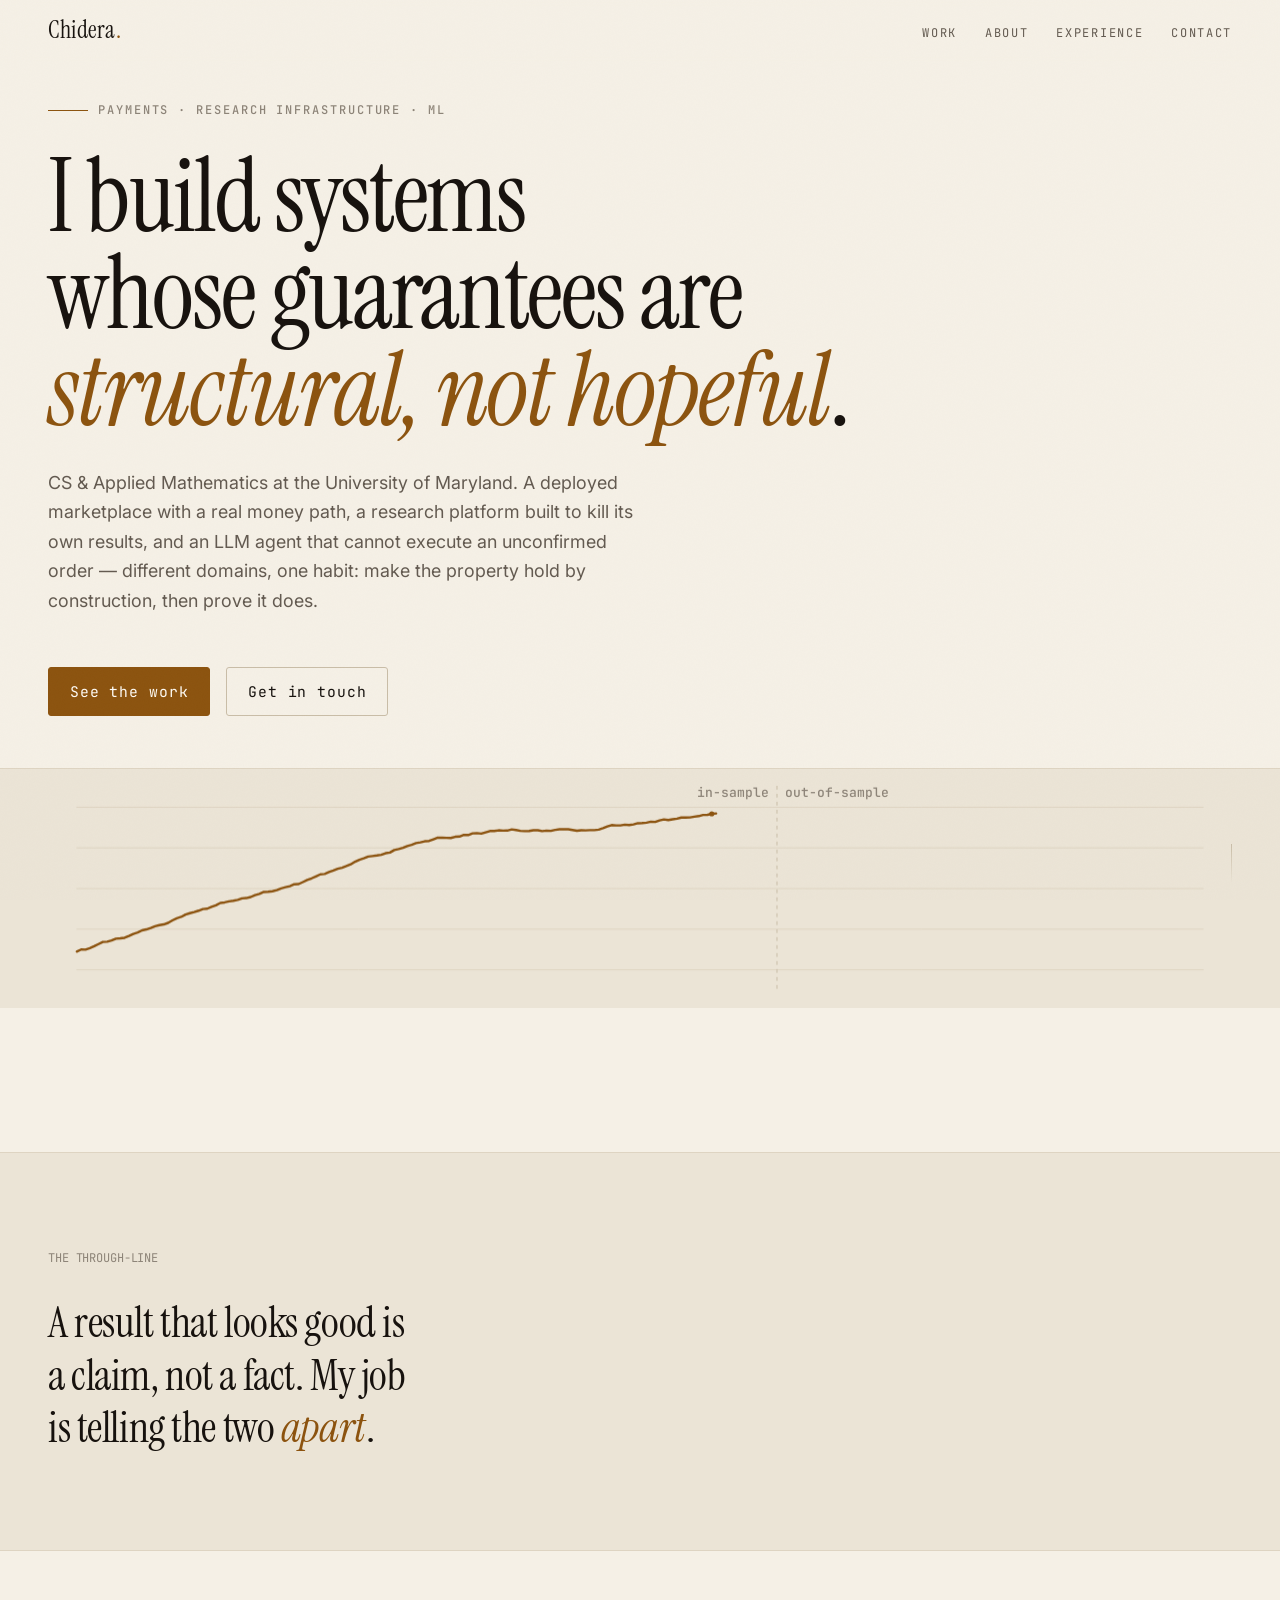
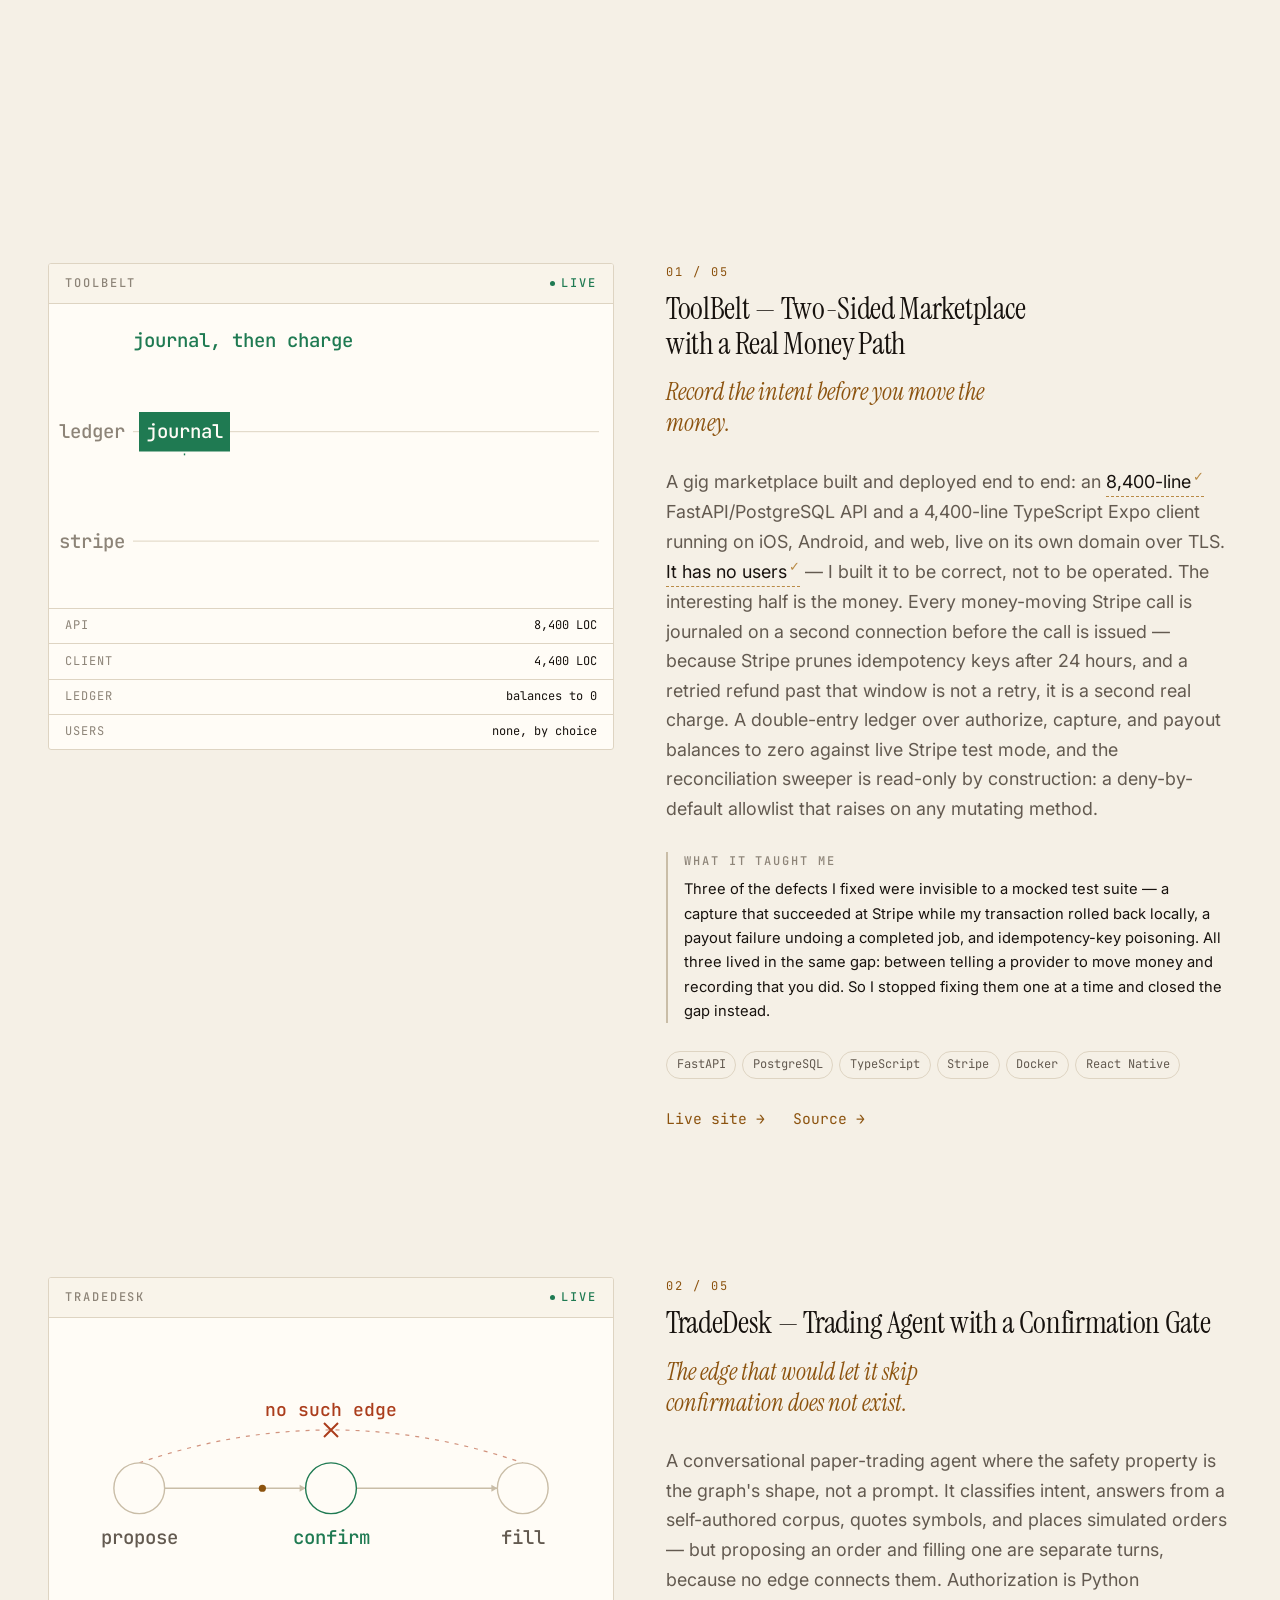
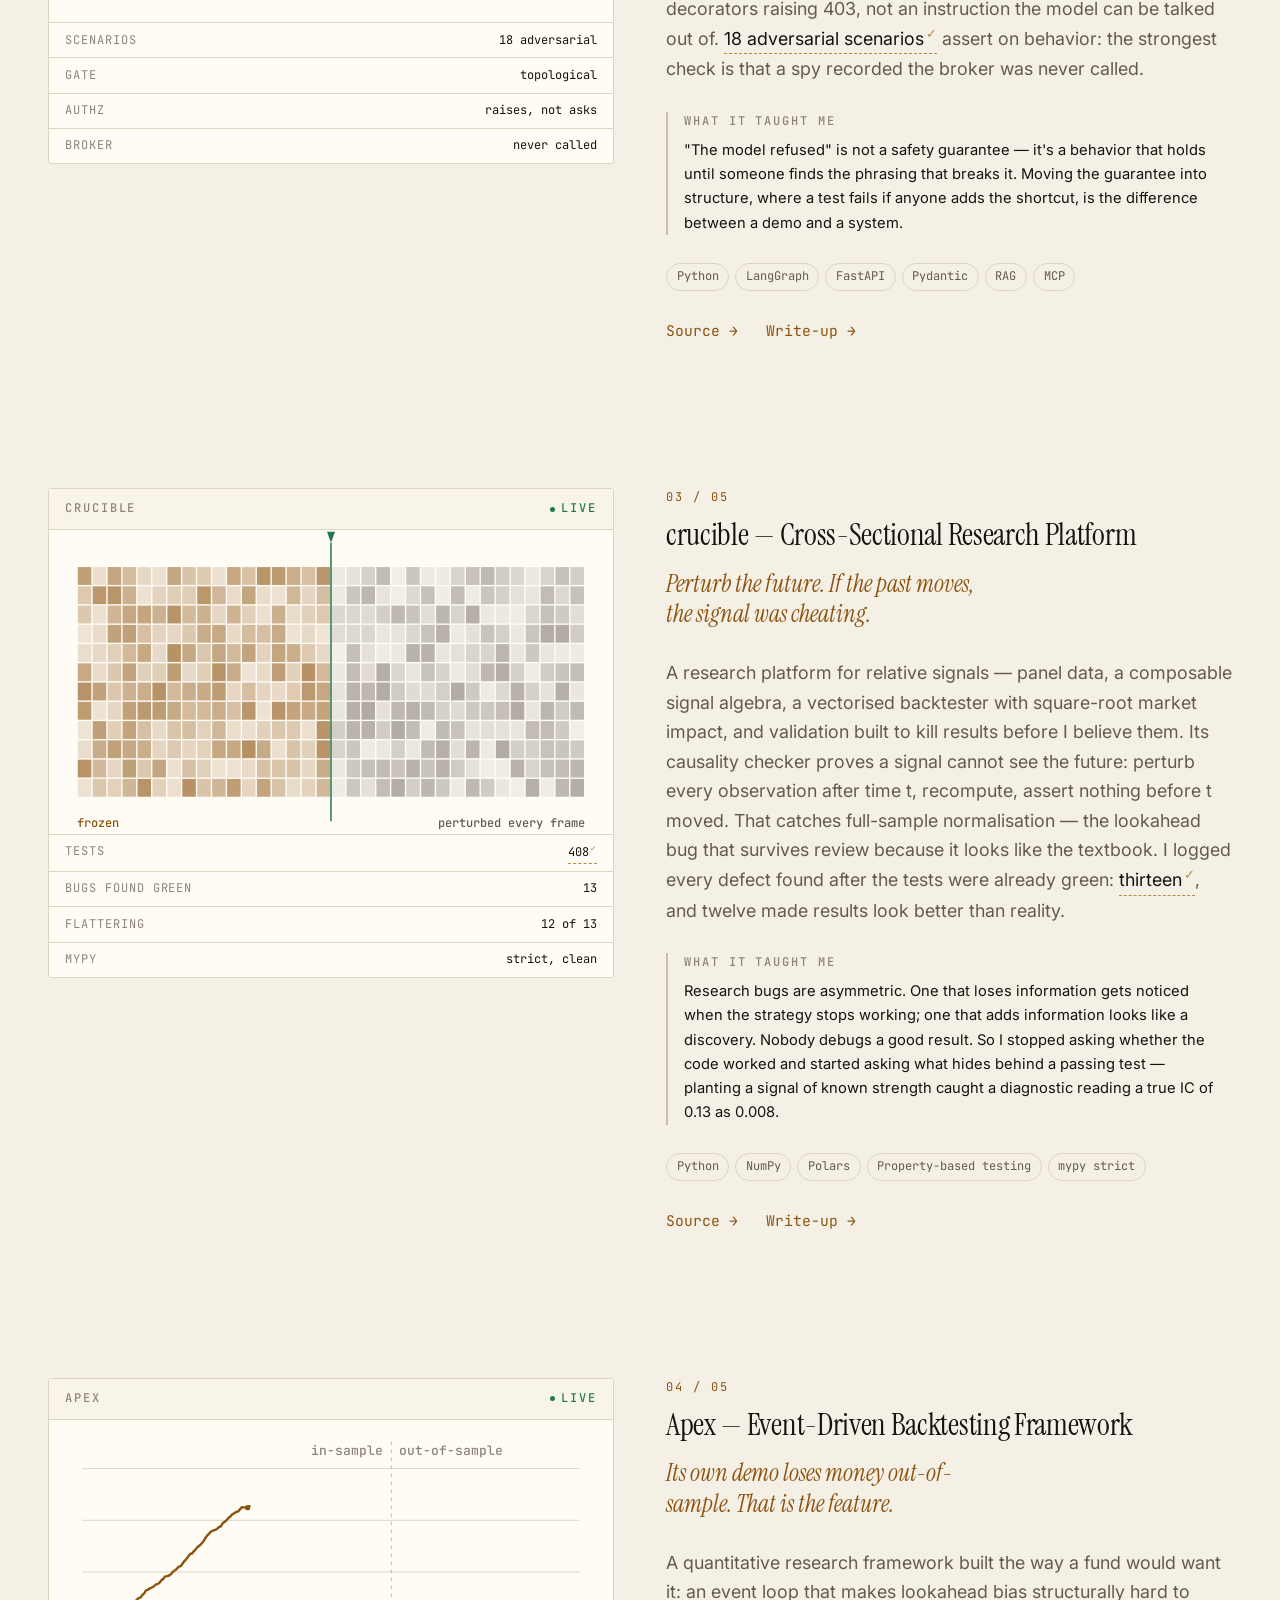
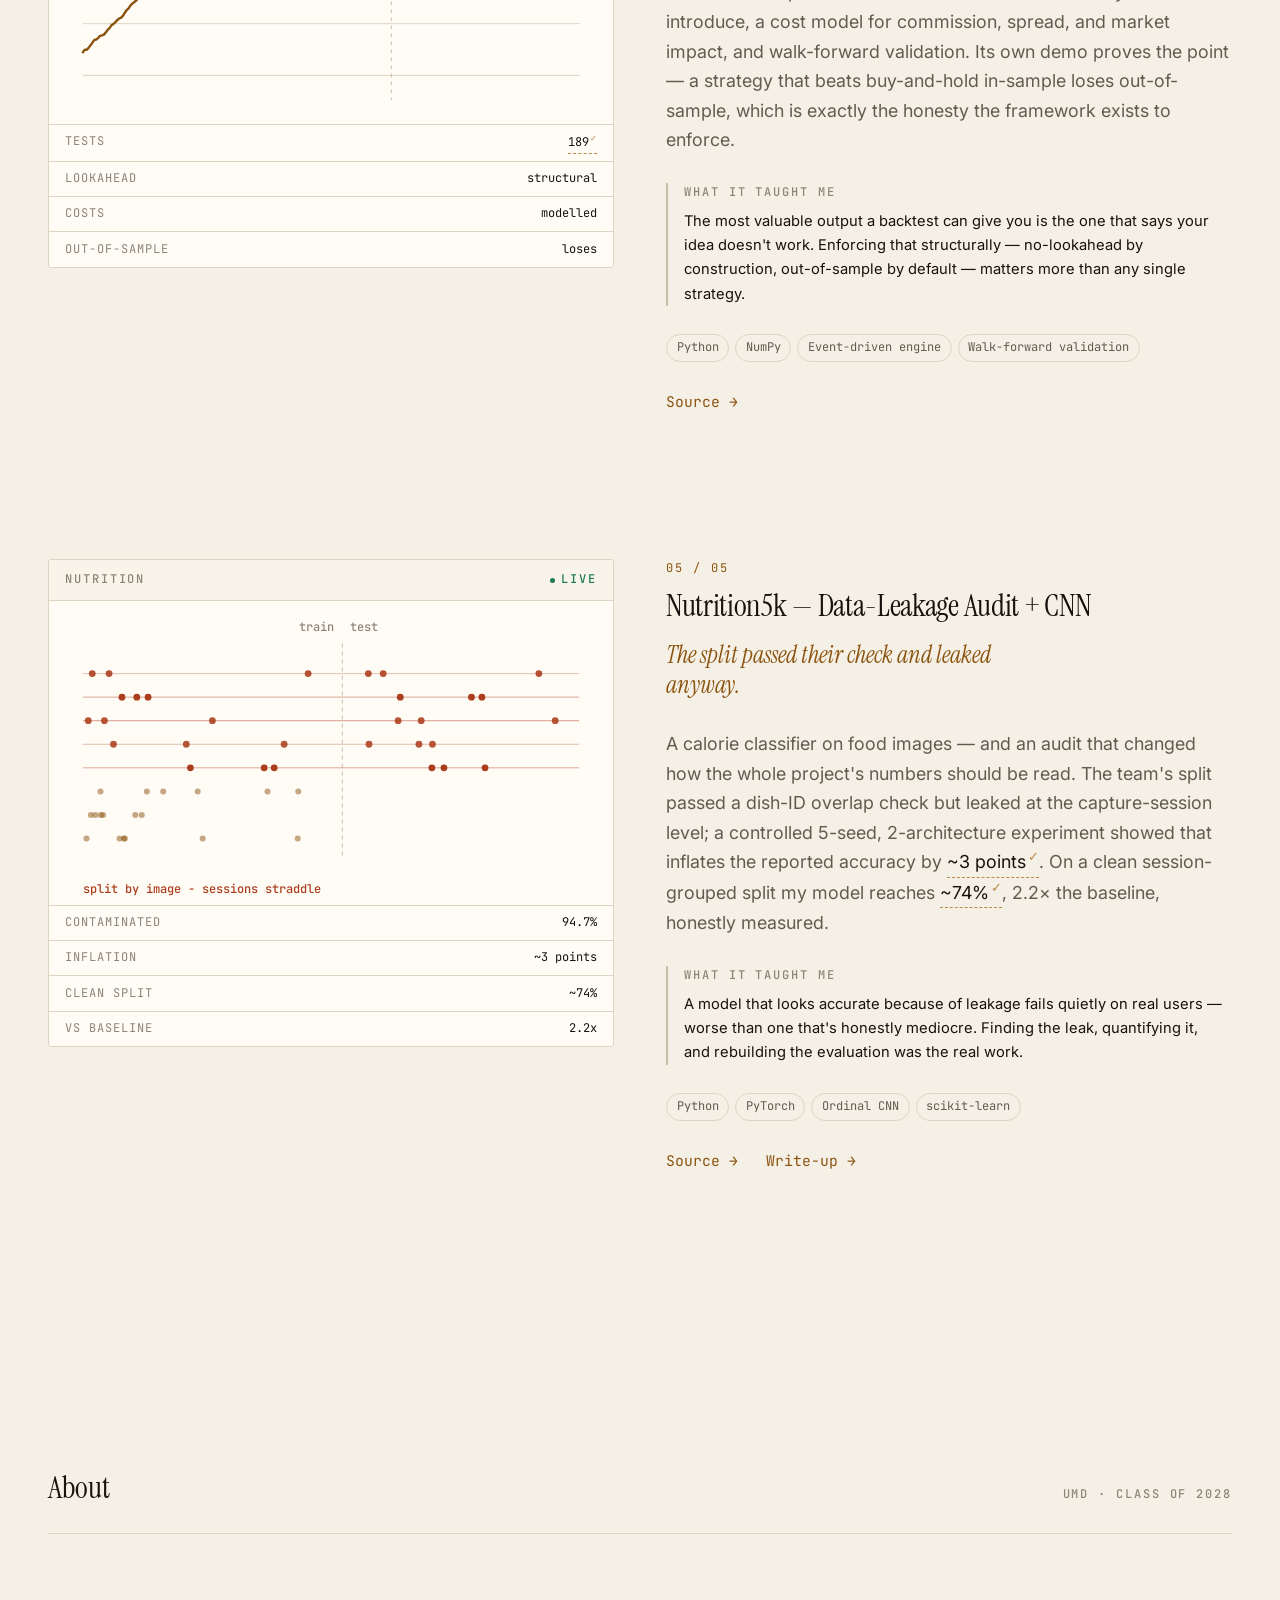
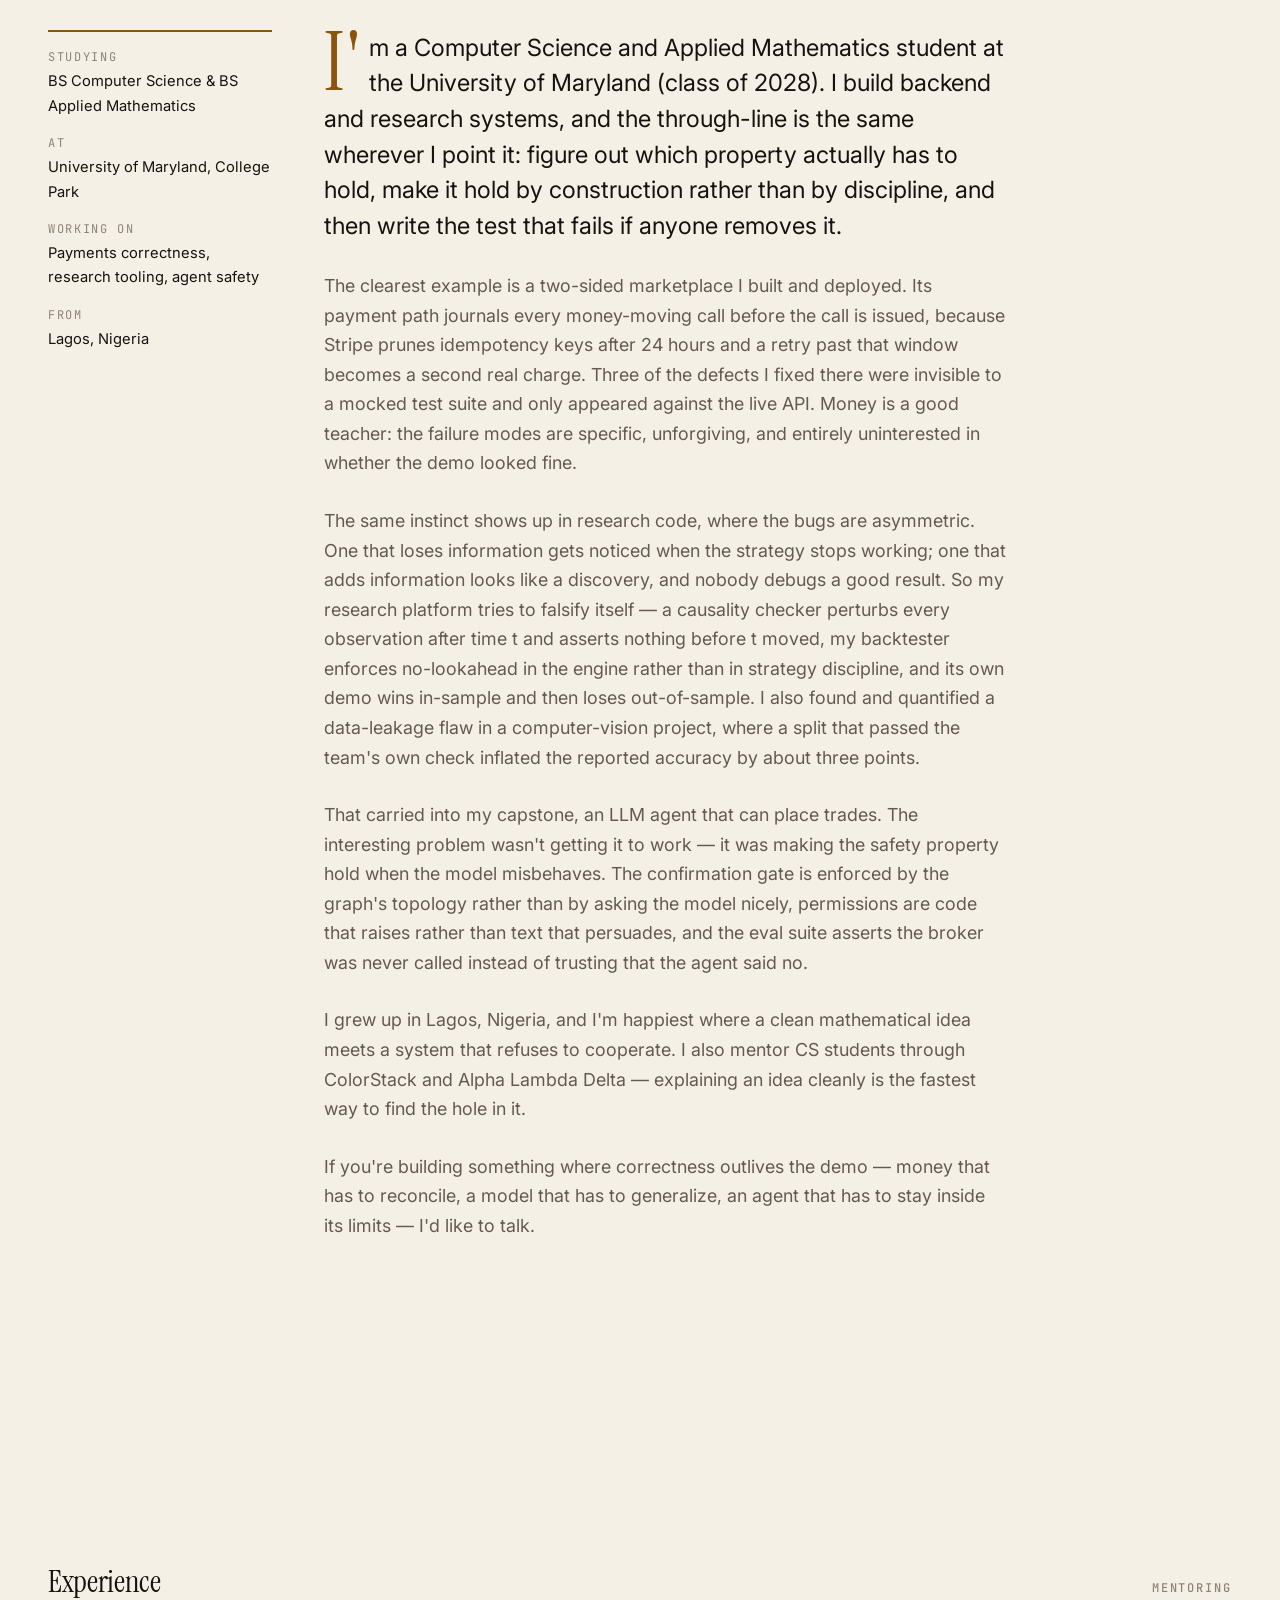
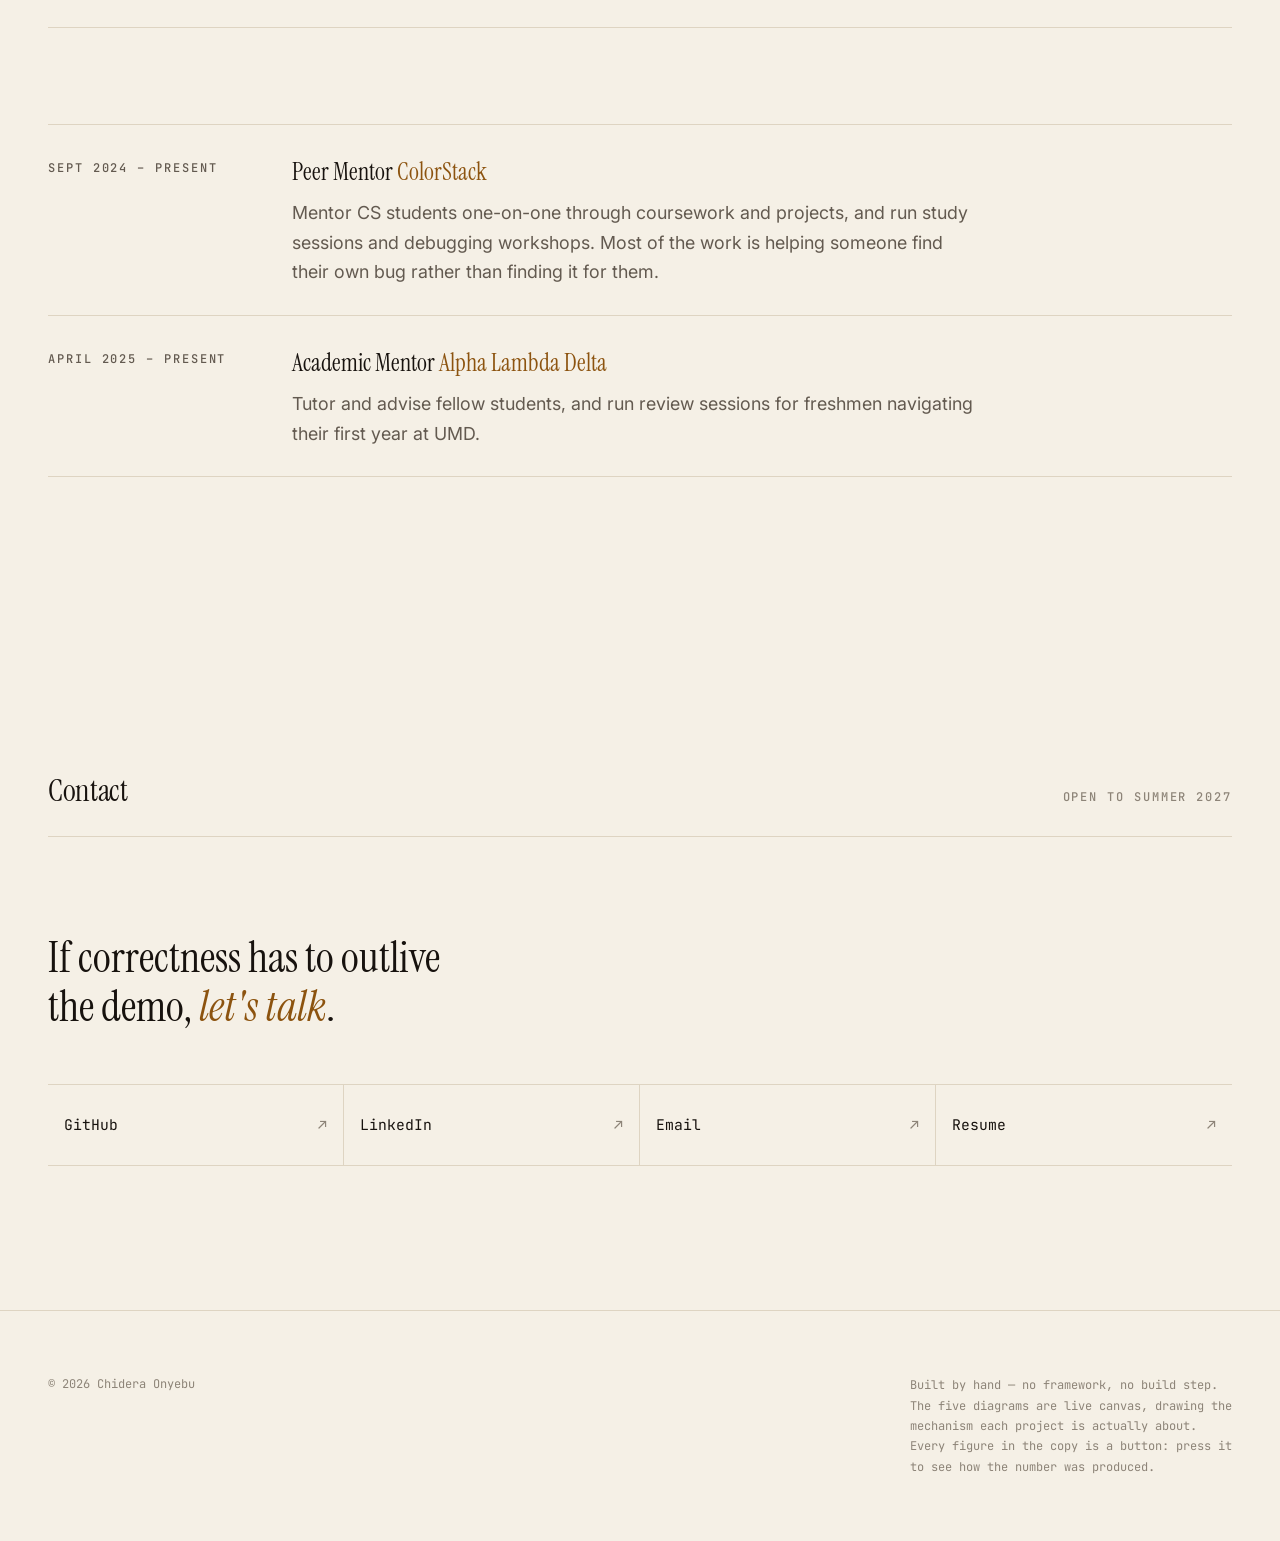
==== commit 31d583c6: "Redesign: live instruments, an editorial type system, and a page that audits itself The old page des" ====
--- a/index.html
+++ b/index.html
@@ -3,79 +3,173 @@
   <head>
     <meta charset="utf-8" />
     <meta name="viewport" content="width=device-width, initial-scale=1" />
-    <title>Chidera Onyebu — CS & Applied Math @ UMD</title>
-    <meta name="description" content="Computer Science and Applied Mathematics student at the University of Maryland." />
+    <title>Chidera Onyebu — CS &amp; Applied Math @ UMD</title>
+    <meta
+      name="description"
+      content="Computer Science and Applied Mathematics at the University of Maryland. Payments systems, research infrastructure, and ML — built so the property you need holds by construction, then proven."
+    />
+    <meta name="theme-color" content="#0c0a09" />
+
+    <meta property="og:type" content="website" />
+    <meta property="og:title" content="Chidera Onyebu — CS & Applied Math @ UMD" />
+    <meta
+      property="og:description"
+      content="A deployed marketplace with a real money path, a research platform built to kill its own results, and an agent that cannot execute an unconfirmed order."
+    />
+    <meta property="og:url" content="https://dera219.github.io/dera-portfolio/" />
+
+    <link rel="preconnect" href="https://fonts.googleapis.com" />
+    <link rel="preconnect" href="https://fonts.gstatic.com" crossorigin />
+    <link
+      href="https://fonts.googleapis.com/css2?family=Instrument+Serif:ital@0;1&family=Inter:wght@400;500&family=JetBrains+Mono:wght@400;500&display=swap"
+      rel="stylesheet"
+    />
+
     <link rel="stylesheet" href="src/css/tokens.css" />
     <link rel="stylesheet" href="src/css/main.css" />
   </head>
+
   <body>
     <a class="skip-link" href="#main">Skip to content</a>
 
     <header class="site-header">
-      <nav aria-label="Primary">
-        <ul>
-          <li><a href="#about">About</a></li>
-          <li><a href="#projects">Projects</a></li>
-          <li><a href="#experience">Experience</a></li>
-          <li><a href="#contact">Contact</a></li>
-        </ul>
-      </nav>
+      <div class="wrap">
+        <a class="sig" href="#hero">Chidera<span>.</span></a>
+        <nav aria-label="Primary">
+          <ul>
+            <li><a href="#work">Work</a></li>
+            <li><a href="#about">About</a></li>
+            <li><a href="#experience">Experience</a></li>
+            <li><a href="#contact">Contact</a></li>
+          </ul>
+        </nav>
+      </div>
     </header>
 
     <main id="main">
       <!--
-        Content is injected from src/content.js so copy and markup stay separate.
-        The static fallbacks below are what a visitor sees with JS disabled — keep them
-        meaningful rather than empty, or the page is blank for anyone JS fails on.
+        Copy is injected from src/content.js so wording and markup stay separate. The static
+        text below is what a visitor with JavaScript disabled sees — it is kept meaningful
+        rather than empty, because a blank page is a worse failure than an unstyled one.
       -->
       <section class="hero" id="hero">
-        <canvas class="hero-canvas" aria-hidden="true"></canvas>
-        <div class="hero-inner">
-          <div class="hero-copy">
-            <p class="hero-kicker">Payments · research infrastructure · ML</p>
-            <h1 data-content="hero.tagline">I build systems that make decisions under uncertainty.</h1>
-            <p class="hero-sub" data-content="hero.subtitle">CS & Applied Math at the University of Maryland.</p>
-            <div class="hero-cta">
-              <a class="btn btn-primary" href="#projects">See the work</a>
-              <a class="btn" href="#contact">Get in touch</a>
-            </div>
+        <div class="wrap">
+          <p class="hero-kicker label">Payments · Research infrastructure · ML</p>
+          <h1 data-content="hero.tagline">
+            I build systems whose guarantees are <em>structural, not hopeful</em>.
+          </h1>
+          <p class="hero-sub" data-content="hero.subtitle">
+            CS &amp; Applied Mathematics at the University of Maryland.
+          </p>
+          <div class="hero-cta">
+            <a class="btn btn-primary" href="#work">See the work</a>
+            <a class="btn" href="#contact">Get in touch</a>
           </div>
-          <!-- Portrait is injected here by main.js only when hero.portrait is set in content.js. -->
-          <div class="hero-portrait-slot" data-portrait></div>
+        </div>
+        <div class="scroll-cue" aria-hidden="true">
+          <span></span>
+        </div>
+        <canvas
+          class="hero-canvas"
+          role="img"
+          aria-label="An equity curve that climbs in-sample and falls after the walk-forward boundary."
+        ></canvas>
+      </section>
+
+      <aside class="thesis" aria-label="Through-line">
+        <div class="wrap">
+          <p class="label" data-content="thesis.label">The through-line</p>
+          <p data-content="thesis.body">
+            A result that looks good is a claim, not a fact. My job is telling the two
+            <em>apart</em>.
+          </p>
+        </div>
+      </aside>
+
+      <section id="work" aria-labelledby="work-h">
+        <div class="wrap">
+          <div class="section-head" data-reveal>
+            <h2 id="work-h">Selected work</h2>
+            <p class="label">Five systems · live diagrams</p>
+          </div>
+          <ul class="project-grid" data-content="projects">
+            <li>Project list requires JavaScript. The source for each is on GitHub at Dera219.</li>
+          </ul>
         </div>
       </section>
 
       <section id="about" aria-labelledby="about-h">
-        <h2 id="about-h">About</h2>
-        <div data-content="about.body"><p>CS & Applied Math student at the University of Maryland, class of 2028.</p></div>
-      </section>
-
-      <section id="projects" aria-labelledby="projects-h">
-        <h2 id="projects-h">Projects</h2>
-        <ul class="project-grid" data-content="projects"></ul>
+        <div class="wrap">
+          <div class="section-head" data-reveal>
+            <h2 id="about-h">About</h2>
+            <p class="label">UMD · Class of 2028</p>
+          </div>
+          <div class="about-grid">
+            <aside class="about-aside" data-reveal>
+              <dl>
+                <div>
+                  <dt>Studying</dt>
+                  <dd>BS Computer Science &amp; BS Applied Mathematics</dd>
+                </div>
+                <div>
+                  <dt>At</dt>
+                  <dd>University of Maryland, College Park</dd>
+                </div>
+                <div>
+                  <dt>Working on</dt>
+                  <dd>Payments correctness, research tooling, agent safety</dd>
+                </div>
+                <div>
+                  <dt>From</dt>
+                  <dd>Lagos, Nigeria</dd>
+                </div>
+              </dl>
+            </aside>
+            <div class="about-body" data-content="about.body">
+              <p>CS &amp; Applied Math student at the University of Maryland, class of 2028.</p>
+            </div>
+          </div>
+        </div>
       </section>
 
       <section id="experience" aria-labelledby="experience-h">
-        <h2 id="experience-h">Experience</h2>
-        <ul class="experience-list" data-content="experience"></ul>
+        <div class="wrap">
+          <div class="section-head" data-reveal>
+            <h2 id="experience-h">Experience</h2>
+            <p class="label">Mentoring</p>
+          </div>
+          <ul class="experience-list" data-content="experience"></ul>
+        </div>
       </section>
 
       <section id="contact" aria-labelledby="contact-h">
-        <h2 id="contact-h">Contact</h2>
-        <ul class="links" data-content="links"></ul>
+        <div class="wrap">
+          <div class="section-head" data-reveal>
+            <h2 id="contact-h">Contact</h2>
+            <p class="label">Open to Summer 2027</p>
+          </div>
+          <p class="contact-lead" data-content="contact.lead">
+            If correctness has to outlive the demo, <em>let's talk</em>.
+          </p>
+          <ul class="links" data-content="links"></ul>
+        </div>
       </section>
     </main>
 
     <footer class="site-footer">
-      <!-- Year is filled in by main.js so it can't quietly go stale in January. The static
-           value is the fallback for a no-JS visitor. -->
-      <p>&copy; <span data-year>2026</span> <span data-content="meta.name">Chidera Onyebu</span></p>
+      <div class="wrap">
+        <p>
+          &copy; <span data-year>2026</span>
+          <span data-content="meta.name">Chidera Onyebu</span>
+        </p>
+        <p class="colophon">
+          Built by hand — no framework, no build step. The five diagrams are live canvas, drawing
+          the mechanism each project is actually about. Every figure in the copy is a button:
+          press it to see how the number was produced.
+        </p>
+      </div>
     </footer>
 
     <script type="module" src="src/js/main.js"></script>
-    <script type="module">
-      import { initHero } from "./src/js/hero.js";
-      initHero(document.querySelector(".hero-canvas"));
-    </script>
   </body>
 </html>
--- a/src/css/tokens.css
+++ b/src/css/tokens.css
@@ -1,76 +1,100 @@
-/* Design tokens. Change values here, not in component styles. */
+/* Design tokens. Change values here, not in component styles.
+
+   The palette is warm on purpose. Almost every engineering portfolio is blue-black; ink and
+   brass reads like a bound notebook or an instrument face instead of a terminal, and the work
+   this page describes is closer to the former. */
 
 :root {
-  color-scheme: light dark;
+  color-scheme: dark light;
 
-  /* Type scale — 1.25 ratio, fluid between mobile and desktop.
-     Ceilings are set high enough that the page keeps growing on 1440px+ displays instead of
-     freezing at laptop size — the old caps made a 1920px monitor look like a small window with
-     wide empty margins. Prose line length is still protected separately by --measure. */
-  --step--1: clamp(0.83rem, 0.8rem + 0.15vw, 1rem);
-  --step-0: clamp(1rem, 0.94rem + 0.25vw, 1.25rem);
-  --step-1: clamp(1.25rem, 1.16rem + 0.4vw, 1.6rem);
-  --step-2: clamp(1.56rem, 1.4rem + 0.7vw, 2.25rem);
-  --step-3: clamp(1.95rem, 1.7rem + 1.1vw, 3rem);
-  --step-4: clamp(2.44rem, 2rem + 2.2vw, 4.5rem);
+  /* ---- Type ------------------------------------------------------------------
+     Three families doing three jobs, which is the whole typographic idea here:
+     a serif states claims, a mono shows evidence, a grotesque carries prose. */
+  --font-display: "Instrument Serif", "Iowan Old Style", Georgia, serif;
+  --font-sans: "Inter", ui-sans-serif, system-ui, -apple-system, "Segoe UI", sans-serif;
+  --font-mono: "JetBrains Mono", ui-monospace, "SF Mono", Menlo, monospace;
 
-  /* Page width. Steps up on larger displays (see the media queries below) so a big monitor
-     shows a bigger page, not the same column with more emptiness. */
-  --container: 68rem;
+  /* Fluid 1.25 scale. The display ceiling is deliberately large — the hero line is the
+     loudest thing on the page and should behave like a headline, not a heading. */
+  --step--2: clamp(0.69rem, 0.67rem + 0.1vw, 0.78rem);
+  --step--1: clamp(0.83rem, 0.8rem + 0.15vw, 0.95rem);
+  --step-0: clamp(1rem, 0.96rem + 0.2vw, 1.15rem);
+  --step-1: clamp(1.25rem, 1.16rem + 0.4vw, 1.55rem);
+  --step-2: clamp(1.56rem, 1.4rem + 0.7vw, 2.1rem);
+  --step-3: clamp(1.95rem, 1.65rem + 1.3vw, 3.1rem);
+  --step-4: clamp(2.6rem, 1.9rem + 3.2vw, 5.2rem);
+  --step-5: clamp(3.2rem, 1.9rem + 5.6vw, 8rem);
 
-  --space-xs: 0.5rem;
+  --container: 74rem;
+  --measure: 62ch;
+
+  --space-2xs: 0.375rem;
+  --space-xs: 0.625rem;
   --space-s: 1rem;
-  --space-m: 1.5rem;
-  --space-l: 3rem;
+  --space-m: 1.75rem;
+  --space-l: 3.25rem;
   --space-xl: 6rem;
+  --space-2xl: 9rem;
 
-  --measure: 65ch;
-  --radius: 8px;
+  --radius: 3px;
+  --rule: 1px;
 
-  --font-sans: ui-sans-serif, system-ui, -apple-system, "Segoe UI", sans-serif;
-  --font-mono: ui-monospace, "SF Mono", Menlo, monospace;
+  /* ---- Dark: ink and brass (default) ---------------------------------------- */
+  --bg: #0c0a09;
+  --bg-deep: #070605;
+  --surface: #15110e;
+  --surface-2: #1d1815;
+  --text: #f4eee4;
+  --muted: #a1968a;
+  --faint: #6a6058;
+  --line: #2a2320;
+  --line-bright: #3b322c;
 
-  /* Light theme. Contrast checked against WCAG AA — verify again if you change these. */
-  --bg: #fbfbfa;
-  --surface: #ffffff;
-  --text: #16150f;
-  --text-muted: #5c5a52;
-  --border: #e3e1dc;
-  --accent: #2f5d50;
-  --accent-contrast: #ffffff;
-  --focus: #2f5d50;
+  --accent: #e3a24c;          /* brass — claims, emphasis, the drawn signal */
+  --accent-dim: #8a6329;
+  --verify: #74c79b;          /* something that was checked */
+  --fail: #e2704f;            /* the out-of-sample collapse */
+  --accent-contrast: #0c0a09;
+  --focus: #e3a24c;
+
+  --grain: 0.035;
 }
 
-/* Wider canvases get a wider page. Three steps rather than one so the jump is never jarring. */
-@media (min-width: 90rem) {
+/* Light is a paper theme, not an inverted dark one: warmer ground, ink text, darker brass so
+   the accent still passes contrast on a light field. */
+@media (prefers-color-scheme: light) {
   :root {
-    --container: 80rem;
-    --space-xl: 7rem;
+    --bg: #f5f0e6;
+    --bg-deep: #ebe4d6;
+    --surface: #fffcf6;
+    --surface-2: #f9f4ea;
+    --text: #17120e;
+    --muted: #635a50;
+    --faint: #8d8478;
+    --line: #ded4c2;
+    --line-bright: #c9bda7;
+
+    --accent: #8c530f;
+    --accent-dim: #b98a45;
+    --verify: #1f7a52;
+    --fail: #ab3d1c;
+    --accent-contrast: #fffcf6;
+    --focus: #8c530f;
+
+    --grain: 0.02;
   }
 }
 
-@media (min-width: 120rem) {
+@media (min-width: 100rem) {
   :root {
-    --container: 104rem;
-    --space-xl: 8rem;
+    --container: 86rem;
+    --space-2xl: 11rem;
   }
 }
 
-@media (prefers-color-scheme: dark) {
-  :root {
-    --bg: #12120f;
-    --surface: #1a1a16;
-    --text: #f2f0ea;
-    --text-muted: #a3a09a;
-    --border: #2e2d28;
-    --accent: #7fbfa8;
-    --accent-contrast: #12120f;
-    --focus: #7fbfa8;
-  }
-}
-
-/* Honor the OS setting. Users who set this often do so because motion makes them ill —
-   treat it as a hard constraint, not a preference to design around. */
+/* Users who set this often do so because motion makes them ill. Treat it as a hard constraint,
+   not a preference to design around: the instruments below check it and render a single static
+   frame instead of animating. */
 @media (prefers-reduced-motion: reduce) {
   *,
   *::before,
--- a/src/css/main.css
+++ b/src/css/main.css
@@ -1,60 +1,59 @@
+/* ===========================================================================
+   Chidera Onyebu — portfolio.
+
+   The visual idea: an instrument face. Hairline rules, mono labels, a serif that states
+   claims, and live diagrams doing the explaining. Warm ink rather than the usual blue-black,
+   because the work here is closer to a bound notebook than to a terminal.
+
+   Structure of this file: reset, chrome, hero, thesis, projects, audit chips, about,
+   experience, contact, footer, motion, then the narrow-viewport overrides.
+   ======================================================================== */
+
 *,
 *::before,
 *::after {
   box-sizing: border-box;
 }
 
+html {
+  scroll-behavior: smooth;
+  -webkit-text-size-adjust: 100%;
+}
+
 body {
   margin: 0;
   background: var(--bg);
   color: var(--text);
   font-family: var(--font-sans);
   font-size: var(--step-0);
-  line-height: 1.6;
+  line-height: 1.65;
   -webkit-font-smoothing: antialiased;
-}
-
-/* A soft accent glow warms the top of the page so the hero never reads as a flat slab.
-   Fixed + behind everything, pointer-events off so it never intercepts a click. */
-body::before {
+  text-rendering: optimizeLegibility;
+  overflow-x: hidden;
+}
+
+/* A little tooth over the flat background. Fixed, non-interactive, and cheap — one tiny
+   turbulence tile scaled up, not a per-pixel effect. */
+body::after {
   content: "";
   position: fixed;
   inset: 0;
-  z-index: -1;
+  z-index: 9999;
   pointer-events: none;
-  background:
-    radial-gradient(60rem 40rem at 75% -5%, color-mix(in oklab, var(--accent) 22%, transparent), transparent 70%),
-    radial-gradient(50rem 40rem at 5% 10%, color-mix(in oklab, var(--accent) 10%, transparent), transparent 70%);
-}
-
-h1,
-h2,
-h3 {
-  line-height: 1.15;
-  text-wrap: balance;
-  margin: 0 0 var(--space-s);
-}
-
-h1 {
-  font-size: var(--step-4);
-  letter-spacing: -0.02em;
-}
-h2 {
-  font-size: var(--step-2);
-}
-
-p {
-  max-width: var(--measure);
-  text-wrap: pretty;
+  opacity: var(--grain);
+  background-image: url("data:image/svg+xml,%3Csvg xmlns='http://www.w3.org/2000/svg' width='140' height='140'%3E%3Cfilter id='n'%3E%3CfeTurbulence type='fractalNoise' baseFrequency='0.85' numOctaves='3'/%3E%3C/filter%3E%3Crect width='140' height='140' filter='url(%23n)'/%3E%3C/svg%3E");
+}
+
+img,
+canvas {
+  display: block;
+  max-width: 100%;
 }
 
 a {
-  color: var(--accent);
-  text-underline-offset: 0.2em;
-}
-
-/* Never remove focus rings. Keyboard users navigate by them; without one the site is unusable
-   without a mouse. Restyle if the default is ugly — do not delete. */
+  color: inherit;
+}
+
 :focus-visible {
   outline: 2px solid var(--focus);
   outline-offset: 3px;
@@ -64,308 +63,730 @@
 .skip-link {
   position: absolute;
   left: -9999px;
-  top: var(--space-xs);
+  top: 0;
   background: var(--accent);
   color: var(--accent-contrast);
   padding: var(--space-xs) var(--space-s);
-  border-radius: var(--radius);
-  z-index: 10;
+  z-index: 10000;
+  font-family: var(--font-mono);
+  font-size: var(--step--1);
 }
 .skip-link:focus {
   left: var(--space-s);
-}
-
-main,
-.site-header > nav,
-.site-footer {
-  width: min(100% - 2 * var(--space-m), var(--container));
+  top: var(--space-s);
+}
+
+.wrap {
+  width: min(100% - 2.5rem, var(--container));
   margin-inline: auto;
 }
 
+/* Small uppercase mono label. Used for every piece of metadata on the page, so the reader
+   learns quickly that this typeface means "this is a fact about the thing", not prose. */
+.label {
+  font-family: var(--font-mono);
+  font-size: var(--step--2);
+  letter-spacing: 0.16em;
+  text-transform: uppercase;
+  color: var(--faint);
+  font-weight: 500;
+}
+
+/* ---- Chrome ------------------------------------------------------------ */
+
+.site-header {
+  position: fixed;
+  top: 0;
+  left: 0;
+  right: 0;
+  z-index: 100;
+  padding: var(--space-s) 0;
+  background: color-mix(in srgb, var(--bg) 78%, transparent);
+  backdrop-filter: blur(14px);
+  border-bottom: var(--rule) solid transparent;
+  transition: border-color 0.4s ease, background 0.4s ease;
+}
+.site-header[data-scrolled="true"] {
+  border-bottom-color: var(--line);
+}
+.site-header .wrap {
+  display: flex;
+  align-items: center;
+  justify-content: space-between;
+  gap: var(--space-m);
+}
+.sig {
+  font-family: var(--font-display);
+  font-size: var(--step-1);
+  letter-spacing: 0.01em;
+  text-decoration: none;
+  line-height: 1;
+}
+.sig span {
+  color: var(--accent);
+}
 .site-header nav ul {
   display: flex;
-  /* Must wrap: the nav grew to four items and a non-wrapping flex row forces the whole
-     page to scroll sideways on narrow screens. */
-  flex-wrap: wrap;
-  gap: var(--space-xs) var(--space-m);
+  gap: var(--space-m);
   list-style: none;
-  padding: var(--space-m) 0;
-  margin: 0;
-}
-
-section {
-  padding-block: var(--space-xl);
-  border-top: 1px solid var(--border);
-}
-
-/* ---- Hero ---------------------------------------------------------------- */
+  margin: 0;
+  padding: 0;
+}
+.site-header nav a {
+  font-family: var(--font-mono);
+  font-size: var(--step--2);
+  letter-spacing: 0.14em;
+  text-transform: uppercase;
+  text-decoration: none;
+  color: var(--muted);
+  transition: color 0.2s ease;
+}
+.site-header nav a:hover {
+  color: var(--accent);
+}
+
+/* ---- Hero -------------------------------------------------------------- */
 
 .hero {
-  border-top: 0;
   position: relative;
-  min-height: 78svh;
+  min-height: 100svh;
+  display: grid;
+  grid-template-rows: 1fr auto;
+  padding-top: calc(var(--space-2xl) * 0.7);
+  overflow: hidden;
+}
+
+/* The curve is a band across the foot of the first screen rather than a wash behind the type.
+   Overlapping the headline made both harder to read, and the curve is an argument in its own
+   right — it deserves its own register instead of being texture. */
+.hero-canvas {
+  width: 100%;
+  height: clamp(9rem, 27vh, 15rem);
+  border-top: var(--rule) solid var(--line);
+  background: var(--bg-deep);
+}
+
+.hero .wrap {
+  position: relative;
+  z-index: 1;
+  align-self: center;
+  padding-bottom: var(--space-l);
+}
+
+.hero-kicker {
+  margin: 0 0 var(--space-m);
   display: flex;
   align-items: center;
-  isolation: isolate; /* keep the canvas contained behind the hero content */
-  overflow: hidden;
-}
-
-.hero-canvas {
-  position: absolute;
-  inset: 0;
-  width: 100%;
-  height: 100%;
-  z-index: -1;
-  /* Two masks, intersected: fade out toward the bottom so the section blends into the page,
-     AND fade out on the left so the paths never cross the headline. Without the horizontal one
-     the lines run straight through the h1 — barely visible on the dark theme, but a real
-     contrast problem in light mode where the accent is a dark green on near-white.
-     If mask-composite is unsupported the first layer still applies, which is the old behaviour. */
-  -webkit-mask-image:
-    linear-gradient(to bottom, #000 55%, transparent 100%),
-    linear-gradient(to right, transparent 38%, #000 78%);
-  mask-image:
-    linear-gradient(to bottom, #000 55%, transparent 100%),
-    linear-gradient(to right, transparent 38%, #000 78%);
-  -webkit-mask-composite: source-in;
-  mask-composite: intersect;
-}
-
-.hero-inner {
-  display: grid;
-  grid-template-columns: 1fr;
-  gap: var(--space-l);
-  align-items: center;
-  width: 100%;
-}
-
-.hero-kicker {
-  font-family: var(--font-mono);
-  font-size: var(--step--1);
-  letter-spacing: 0.04em;
-  text-transform: uppercase;
-  color: var(--accent);
-  margin: 0 0 var(--space-s);
+  gap: var(--space-xs);
+}
+.hero-kicker::before {
+  content: "";
+  width: 2.5rem;
+  height: 1px;
+  background: var(--accent);
+  flex: none;
+}
+
+.hero h1 {
+  font-family: var(--font-display);
+  font-weight: 400;
+  font-size: var(--step-5);
+  line-height: 0.95;
+  letter-spacing: -0.02em;
+  margin: 0 0 var(--space-m);
+  max-width: 18ch;
+  text-wrap: balance;
+}
+.hero h1 em {
+  font-style: italic;
+  color: var(--accent);
 }
 
 .hero-sub {
-  font-size: var(--step-1);
-  color: var(--text-muted);
-  max-width: 42ch;
+  margin: 0 0 var(--space-l);
+  max-width: 54ch;
+  color: var(--muted);
+  font-size: var(--step-0);
 }
 
 .hero-cta {
   display: flex;
   flex-wrap: wrap;
   gap: var(--space-s);
-  margin-top: var(--space-m);
 }
 
 .btn {
   display: inline-flex;
   align-items: center;
-  padding: 0.7em 1.15em;
+  gap: 0.5rem;
+  padding: 0.7rem 1.3rem;
+  border: var(--rule) solid var(--line-bright);
   border-radius: var(--radius);
-  border: 1px solid var(--border);
+  font-family: var(--font-mono);
+  font-size: var(--step--1);
+  letter-spacing: 0.06em;
+  text-decoration: none;
   color: var(--text);
-  text-decoration: none;
-  font-weight: 600;
-  transition:
-    transform 0.15s ease,
-    border-color 0.15s ease,
-    background 0.15s ease;
+  background: transparent;
+  cursor: pointer;
+  transition: border-color 0.2s ease, color 0.2s ease, background 0.2s ease;
 }
 .btn:hover {
-  transform: translateY(-2px);
   border-color: var(--accent);
+  color: var(--accent);
 }
 .btn-primary {
   background: var(--accent);
+  border-color: var(--accent);
   color: var(--accent-contrast);
-  border-color: var(--accent);
 }
 .btn-primary:hover {
-  filter: brightness(1.06);
-}
-
-/* Portrait: only present when content.hero.portrait is set (main.js adds it). */
-.hero-portrait-slot {
-  display: none;
-}
-.hero-portrait-slot.has-portrait {
+  background: transparent;
+  color: var(--accent);
+}
+
+.scroll-cue {
+  position: absolute;
+  right: max(1.25rem, calc((100vw - var(--container)) / 2));
+  bottom: calc(clamp(9rem, 27vh, 15rem) + var(--space-m));
+  display: flex;
+  flex-direction: column;
+  align-items: center;
+  gap: var(--space-2xs);
+  color: var(--faint);
+}
+.scroll-cue span {
+  width: 1px;
+  height: 2.5rem;
+  background: linear-gradient(to bottom, var(--line-bright), transparent);
+  animation: cue 2.6s ease-in-out infinite;
+}
+@keyframes cue {
+  0%, 100% { transform: scaleY(0.4); transform-origin: top; opacity: 0.4; }
+  50% { transform: scaleY(1); transform-origin: top; opacity: 1; }
+}
+
+/* ---- Section scaffolding ---------------------------------------------- */
+
+section {
+  padding-block: var(--space-2xl);
+  position: relative;
+}
+
+.section-head {
+  display: flex;
+  align-items: baseline;
+  gap: var(--space-s);
+  border-bottom: var(--rule) solid var(--line);
+  padding-bottom: var(--space-s);
+  margin-bottom: var(--space-xl);
+}
+.section-head h2 {
+  font-family: var(--font-display);
+  font-weight: 400;
+  font-size: var(--step-2);
+  letter-spacing: -0.01em;
+  margin: 0;
+}
+.section-head .label {
+  margin-left: auto;
+}
+
+/* ---- Thesis band ------------------------------------------------------- */
+
+.thesis {
+  border-block: var(--rule) solid var(--line);
+  background: var(--bg-deep);
+  padding-block: var(--space-xl);
+}
+.thesis p {
+  font-family: var(--font-display);
+  font-weight: 400;
+  font-size: var(--step-3);
+  line-height: 1.22;
+  letter-spacing: -0.01em;
+  margin: 0;
+  max-width: 26ch;
+  text-wrap: balance;
+}
+.thesis p em {
+  font-style: italic;
+  color: var(--accent);
+}
+/* `.thesis p` would otherwise win the cascade over `.label` and set this in the display
+   serif, which breaks the rule that mono always means metadata. */
+.thesis .label {
   display: block;
-  justify-self: center;
-}
-.hero-portrait {
-  width: min(20rem, 60vw);
-  aspect-ratio: 4 / 5;
-  object-fit: cover;
-  border-radius: calc(var(--radius) * 2);
-  border: 1px solid var(--border);
-  box-shadow: 0 1.5rem 4rem -1rem color-mix(in oklab, var(--accent) 40%, transparent);
-}
-
-@media (min-width: 52rem) {
-  .hero-inner.two-col,
-  .hero-portrait-slot.has-portrait ~ * {
-    /* reserved for future layouts */
-  }
-  /* When a portrait exists, split the hero into two columns. */
-  .hero:has(.has-portrait) .hero-inner {
-    grid-template-columns: 1.4fr 1fr;
-  }
-}
-
-/* ---- Projects ------------------------------------------------------------ */
+  margin-bottom: var(--space-m);
+  font-family: var(--font-mono);
+  font-size: var(--step--2);
+  line-height: 1.6;
+}
+
+/* ---- Projects ---------------------------------------------------------- */
 
 .project-grid {
   list-style: none;
+  margin: 0;
   padding: 0;
-  margin: 0;
+  display: flex;
+  flex-direction: column;
+  gap: var(--space-2xl);
+}
+
+.project {
   display: grid;
-  gap: var(--space-m);
-  /* auto-fit + a floor means 1 column on phones, 2 on laptops, 3 only when the page is wide
-     enough that a third wouldn't squeeze the cards. */
-  grid-template-columns: repeat(auto-fit, minmax(min(100%, 24rem), 1fr));
-}
-
-.project-card {
+  grid-template-columns: 1fr 1fr;
+  gap: var(--space-l);
+  align-items: start;
+  opacity: 0;
+  transform: translateY(18px);
+  transition: opacity 0.7s ease, transform 0.7s ease;
+}
+.project[data-seen="true"] {
+  opacity: 1;
+  transform: none;
+}
+/* Alternate which side the instrument sits on, so a long page does not read as a list. */
+.project:nth-child(even) .project-figure {
+  order: -1;
+}
+
+.project-index {
+  font-family: var(--font-mono);
+  font-size: var(--step--2);
+  letter-spacing: 0.16em;
+  color: var(--accent);
+  display: block;
+  margin-bottom: var(--space-xs);
+}
+
+.project h3 {
+  font-family: var(--font-display);
+  font-weight: 400;
+  font-size: var(--step-2);
+  line-height: 1.1;
+  letter-spacing: -0.01em;
+  margin: 0 0 var(--space-s);
+  text-wrap: balance;
+}
+
+.project-thesis {
+  font-family: var(--font-display);
+  font-style: italic;
+  font-size: var(--step-1);
+  line-height: 1.3;
+  color: var(--accent);
+  margin: 0 0 var(--space-m);
+  max-width: 30ch;
+}
+
+.project-blurb {
+  margin: 0 0 var(--space-m);
+  color: var(--muted);
+  max-width: var(--measure);
+}
+
+.project-learned {
+  margin: 0 0 var(--space-m);
+  padding-left: var(--space-s);
+  border-left: 2px solid var(--line-bright);
+  color: var(--text);
+  max-width: var(--measure);
+  font-size: var(--step--1);
+}
+.project-learned .label {
+  display: block;
+  margin-bottom: var(--space-2xs);
+}
+
+/* The instrument: a framed panel with a mono caption bar, like a readout on a device. */
+.project-figure {
+  /* <figure> ships with `margin: 1em 40px` in every browser, which was quietly taking 80px
+     off the panel and squeezing the diagram inside it. */
+  margin: 0;
+  border: var(--rule) solid var(--line);
   background: var(--surface);
-  border: 1px solid var(--border);
-  border-radius: calc(var(--radius) * 1.5);
+  border-radius: var(--radius);
   overflow: hidden;
-  display: flex;
-  flex-direction: column;
-  transition:
-    transform 0.2s ease,
-    border-color 0.2s ease,
-    box-shadow 0.2s ease;
-}
-.project-card:hover {
-  transform: translateY(-4px);
-  border-color: color-mix(in oklab, var(--accent) 55%, var(--border));
-  box-shadow: 0 1.5rem 3rem -1.5rem color-mix(in oklab, var(--accent) 55%, transparent);
-}
-
-.project-media {
-  aspect-ratio: 16 / 9;
-  overflow: hidden;
-  border-bottom: 1px solid var(--border);
-  background: #0d1714;
-}
-.project-media img {
+  position: sticky;
+  top: 6rem;
+}
+.project-figure canvas {
   width: 100%;
-  height: 100%;
-  object-fit: cover;
-  display: block;
-  transition: transform 0.4s ease;
-}
-.project-card:hover .project-media img {
-  transform: scale(1.04);
-}
-
-.project-body {
-  padding: var(--space-m);
-  display: flex;
-  flex-direction: column;
-  gap: var(--space-xs);
-  flex: 1;
-}
-
-.project-card h3 {
-  font-size: var(--step-1);
-  margin: 0;
-}
-
-.project-card .tech {
-  font-family: var(--font-mono);
-  font-size: var(--step--1);
-  color: var(--text-muted);
-  margin: 0;
-}
-
-/* The "what I learned" pull-quote. A blockquote with the accent rail, quieter than the blurb so
-   the card still reads blurb-first. */
-.project-card .learned {
-  margin: 0;
-  padding-left: var(--space-s);
-  border-left: 2px solid color-mix(in oklab, var(--accent) 55%, var(--border));
-  font-size: var(--step--1);
-  color: var(--text-muted);
+  height: clamp(13rem, 26vw, 19rem);
+}
+.figure-bar {
+  display: flex;
+  justify-content: space-between;
+  gap: var(--space-s);
+  padding: var(--space-xs) var(--space-s);
+  border-bottom: var(--rule) solid var(--line);
+  background: var(--surface-2);
+}
+.figure-bar .live {
+  display: inline-flex;
+  align-items: center;
+  gap: 0.4rem;
+  color: var(--verify);
+}
+.figure-bar .live::before {
+  content: "";
+  width: 5px;
+  height: 5px;
+  border-radius: 50%;
+  background: var(--verify);
+  animation: pulse 2.4s ease-in-out infinite;
+}
+@keyframes pulse {
+  0%, 100% { opacity: 0.35; }
+  50% { opacity: 1; }
+}
+
+/* Readouts under the instrument. */
+.metrics {
+  list-style: none;
+  margin: 0;
+  padding: 0;
+  border-top: var(--rule) solid var(--line);
+}
+.metrics li {
+  display: flex;
+  justify-content: space-between;
+  gap: var(--space-s);
+  padding: 0.45rem var(--space-s);
+  border-bottom: var(--rule) solid var(--line);
+  font-family: var(--font-mono);
+  font-size: var(--step--2);
+}
+.metrics li:last-child {
+  border-bottom: 0;
+}
+.metrics dt,
+.metrics .k {
+  color: var(--faint);
+  letter-spacing: 0.08em;
+  text-transform: uppercase;
+}
+.metrics .v {
+  color: var(--text);
+}
+
+.project-tech {
+  list-style: none;
+  display: flex;
+  flex-wrap: wrap;
+  gap: var(--space-2xs);
+  padding: 0;
+  margin: 0 0 var(--space-m);
+}
+.project-tech li {
+  font-family: var(--font-mono);
+  font-size: var(--step--2);
+  color: var(--muted);
+  border: var(--rule) solid var(--line);
+  border-radius: 100px;
+  padding: 0.2rem 0.6rem;
 }
 
 .project-links {
-  margin-top: auto;
-  padding-top: var(--space-xs);
   display: flex;
   flex-wrap: wrap;
   gap: var(--space-m);
 }
-
-.project-link {
-  font-weight: 600;
+.project-links a {
+  font-family: var(--font-mono);
+  font-size: var(--step--1);
   text-decoration: none;
-}
-.project-link:hover {
-  text-decoration: underline;
-}
+  color: var(--accent);
+  border-bottom: var(--rule) solid transparent;
+  transition: border-color 0.2s ease;
+}
+.project-links a:hover {
+  border-bottom-color: var(--accent);
+}
+
+/* ---- Audit chips -------------------------------------------------------
+   Every hard number is a button. Pressing it shows how the number was produced. This is the
+   one interaction on the page that is load-bearing rather than ornamental: the whole argument
+   is that a figure you cannot check is decoration. */
+
+.audit {
+  font: inherit;
+  color: var(--text);
+  background: none;
+  border: 0;
+  padding: 0;
+  cursor: pointer;
+  border-bottom: 1px dashed var(--accent-dim);
+  transition: color 0.2s ease, border-color 0.2s ease;
+}
+.audit:hover,
+.audit[aria-expanded="true"] {
+  color: var(--accent);
+  border-bottom-color: var(--accent);
+}
+.audit::after {
+  content: "✓";
+  font-family: var(--font-mono);
+  font-size: 0.7em;
+  vertical-align: super;
+  margin-left: 0.15em;
+  color: var(--accent-dim);
+}
+
+.audit-panel {
+  margin: var(--space-s) 0;
+  border: var(--rule) solid var(--accent-dim);
+  border-radius: var(--radius);
+  background: var(--surface);
+  padding: var(--space-s);
+  font-family: var(--font-mono);
+  font-size: var(--step--2);
+  line-height: 1.7;
+  max-width: var(--measure);
+}
+.audit-panel dl {
+  margin: 0;
+  display: grid;
+  grid-template-columns: 5.5rem minmax(0, 1fr);
+  gap: 0.2rem var(--space-s);
+}
+/* Below this the value column gets too narrow to hold a command or a URL, so the pairs
+   stack instead of wrapping one character per line. */
+@media (max-width: 34rem) {
+  .audit-panel dl {
+    grid-template-columns: minmax(0, 1fr);
+    gap: 0;
+  }
+  .audit-panel dd {
+    margin-bottom: var(--space-xs);
+  }
+}
+.audit-panel dt {
+  color: var(--faint);
+  text-transform: uppercase;
+  letter-spacing: 0.1em;
+}
+.audit-panel dd {
+  margin: 0;
+  color: var(--text);
+  overflow-wrap: anywhere;
+}
+.audit-panel .ok {
+  color: var(--verify);
+}
+
+/* ---- About ------------------------------------------------------------- */
+
+.about-grid {
+  display: grid;
+  grid-template-columns: 14rem 1fr;
+  gap: var(--space-l);
+  align-items: start;
+}
+.about-body {
+  max-width: var(--measure);
+}
+.about-body p {
+  margin: 0 0 var(--space-m);
+  color: var(--muted);
+}
+.about-body p:first-child {
+  color: var(--text);
+  font-size: var(--step-1);
+  line-height: 1.5;
+}
+.about-body p:first-child::first-letter {
+  font-family: var(--font-display);
+  font-size: 3.4em;
+  float: left;
+  line-height: 0.82;
+  padding-right: 0.08em;
+  color: var(--accent);
+}
+
+.about-aside {
+  position: sticky;
+  top: 6rem;
+  border-top: 2px solid var(--accent);
+  padding-top: var(--space-s);
+}
+.about-aside dl {
+  margin: 0;
+  display: grid;
+  gap: var(--space-s);
+}
+.about-aside dt {
+  font-family: var(--font-mono);
+  font-size: var(--step--2);
+  letter-spacing: 0.14em;
+  text-transform: uppercase;
+  color: var(--faint);
+}
+.about-aside dd {
+  margin: 0.1rem 0 0;
+  font-size: var(--step--1);
+}
+
+/* ---- Experience -------------------------------------------------------- */
 
 .experience-list {
   list-style: none;
+  margin: 0;
   padding: 0;
-  margin: 0;
+}
+.experience-list li {
   display: grid;
-  gap: var(--space-m);
-}
-
-.experience-item {
-  border-left: 2px solid var(--border);
-  padding-left: var(--space-m);
-}
-
-.experience-item h3 {
+  grid-template-columns: 12rem 1fr;
+  gap: var(--space-l);
+  padding: var(--space-m) 0;
+  border-top: var(--rule) solid var(--line);
+}
+.experience-list li:last-child {
+  border-bottom: var(--rule) solid var(--line);
+}
+.experience-list h3 {
+  font-family: var(--font-display);
+  font-weight: 400;
   font-size: var(--step-1);
-  margin-bottom: var(--space-xs);
-}
-
-.experience-item .period {
-  font-family: var(--font-mono);
-  font-size: var(--step--1);
-  color: var(--text-muted);
-  margin: 0 0 var(--space-xs);
+  margin: 0 0 0.15rem;
+}
+.experience-list .org {
+  color: var(--accent);
+}
+.experience-list p {
+  margin: var(--space-2xs) 0 0;
+  color: var(--muted);
+  max-width: var(--measure);
+}
+
+/* ---- Contact + footer -------------------------------------------------- */
+
+.contact-lead {
+  font-family: var(--font-display);
+  font-size: var(--step-3);
+  line-height: 1.15;
+  margin: 0 0 var(--space-l);
+  max-width: 20ch;
+  text-wrap: balance;
+}
+.contact-lead em {
+  font-style: italic;
+  color: var(--accent);
 }
 
 .links {
   list-style: none;
+  margin: 0;
   padding: 0;
+  display: grid;
+  grid-template-columns: repeat(auto-fit, minmax(13rem, 1fr));
+  border-top: var(--rule) solid var(--line);
+}
+.links li {
+  border-bottom: var(--rule) solid var(--line);
+  border-right: var(--rule) solid var(--line);
+}
+.links li:last-child {
+  border-right: 0;
+}
+.links a {
+  display: flex;
+  align-items: baseline;
+  justify-content: space-between;
+  gap: var(--space-s);
+  padding: var(--space-m) var(--space-s);
+  text-decoration: none;
+  font-family: var(--font-mono);
+  font-size: var(--step--1);
+  transition: background 0.2s ease, color 0.2s ease;
+}
+.links a:hover {
+  background: var(--surface);
+  color: var(--accent);
+}
+.links a::after {
+  content: "↗";
+  color: var(--faint);
+}
+
+.site-footer {
+  border-top: var(--rule) solid var(--line);
+  padding-block: var(--space-l);
+  color: var(--faint);
+  font-family: var(--font-mono);
+  font-size: var(--step--2);
+}
+.site-footer .wrap {
   display: flex;
   flex-wrap: wrap;
-  gap: var(--space-m);
-}
-
-.site-footer {
-  padding-block: var(--space-l);
-  border-top: 1px solid var(--border);
-  color: var(--text-muted);
-  font-size: var(--step--1);
-}
-
-.site-footer p {
-  margin: 0;
-  max-width: none;
-}
-
-/* Entrance animation. Guarded so content is visible by default — if the observer never fires,
-   or JS dies, the page must still be readable rather than a wall of invisible elements. */
-.js [data-reveal] {
+  gap: var(--space-s) var(--space-l);
+  justify-content: space-between;
+}
+.colophon {
+  max-width: 46ch;
+  line-height: 1.7;
+}
+
+/* ---- Reveal ------------------------------------------------------------ */
+
+[data-reveal] {
   opacity: 0;
-  transform: translateY(0.75rem);
-  transition:
-    opacity 0.5s ease,
-    transform 0.5s ease;
-}
-
-.js [data-reveal].is-visible {
+  transform: translateY(14px);
+  transition: opacity 0.7s ease, transform 0.7s ease;
+}
+[data-reveal][data-seen="true"] {
   opacity: 1;
   transform: none;
 }
+
+@media (prefers-reduced-motion: reduce) {
+  [data-reveal],
+  .project {
+    opacity: 1 !important;
+    transform: none !important;
+  }
+  .scroll-cue span,
+  .figure-bar .live::before {
+    animation: none;
+  }
+}
+
+/* ---- Narrow viewports -------------------------------------------------- */
+
+@media (max-width: 60rem) {
+  .project,
+  .about-grid {
+    grid-template-columns: 1fr;
+  }
+  .project:nth-child(even) .project-figure {
+    order: 0;
+  }
+  .project-figure,
+  .about-aside {
+    position: static;
+  }
+  .experience-list li {
+    grid-template-columns: 1fr;
+    gap: var(--space-xs);
+  }
+  .links li {
+    border-right: 0;
+  }
+}
+
+@media (max-width: 40rem) {
+  .site-header nav ul {
+    gap: var(--space-s);
+  }
+  .site-header nav li:nth-child(3) {
+    display: none;
+  }
+  .hero h1 {
+    max-width: none;
+  }
+  .about-body p:first-child::first-letter {
+    font-size: 2.8em;
+  }
+}
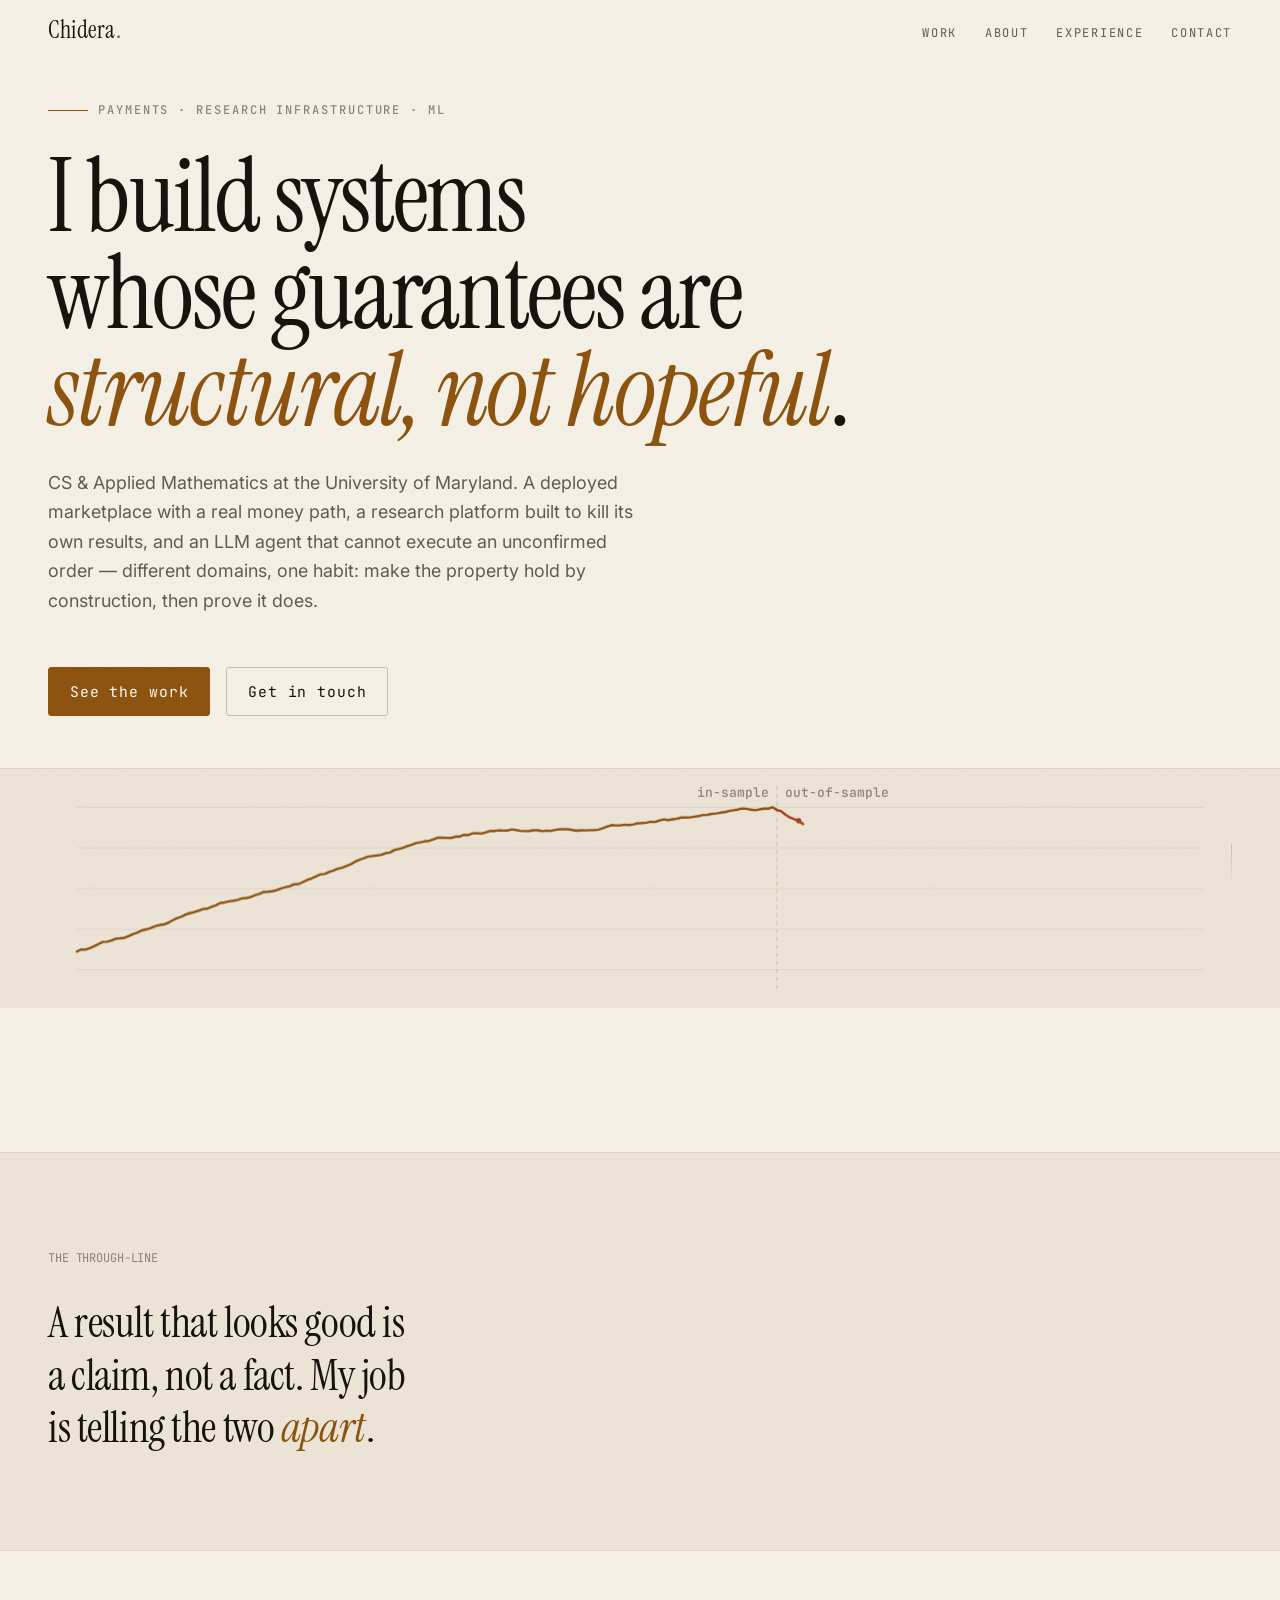
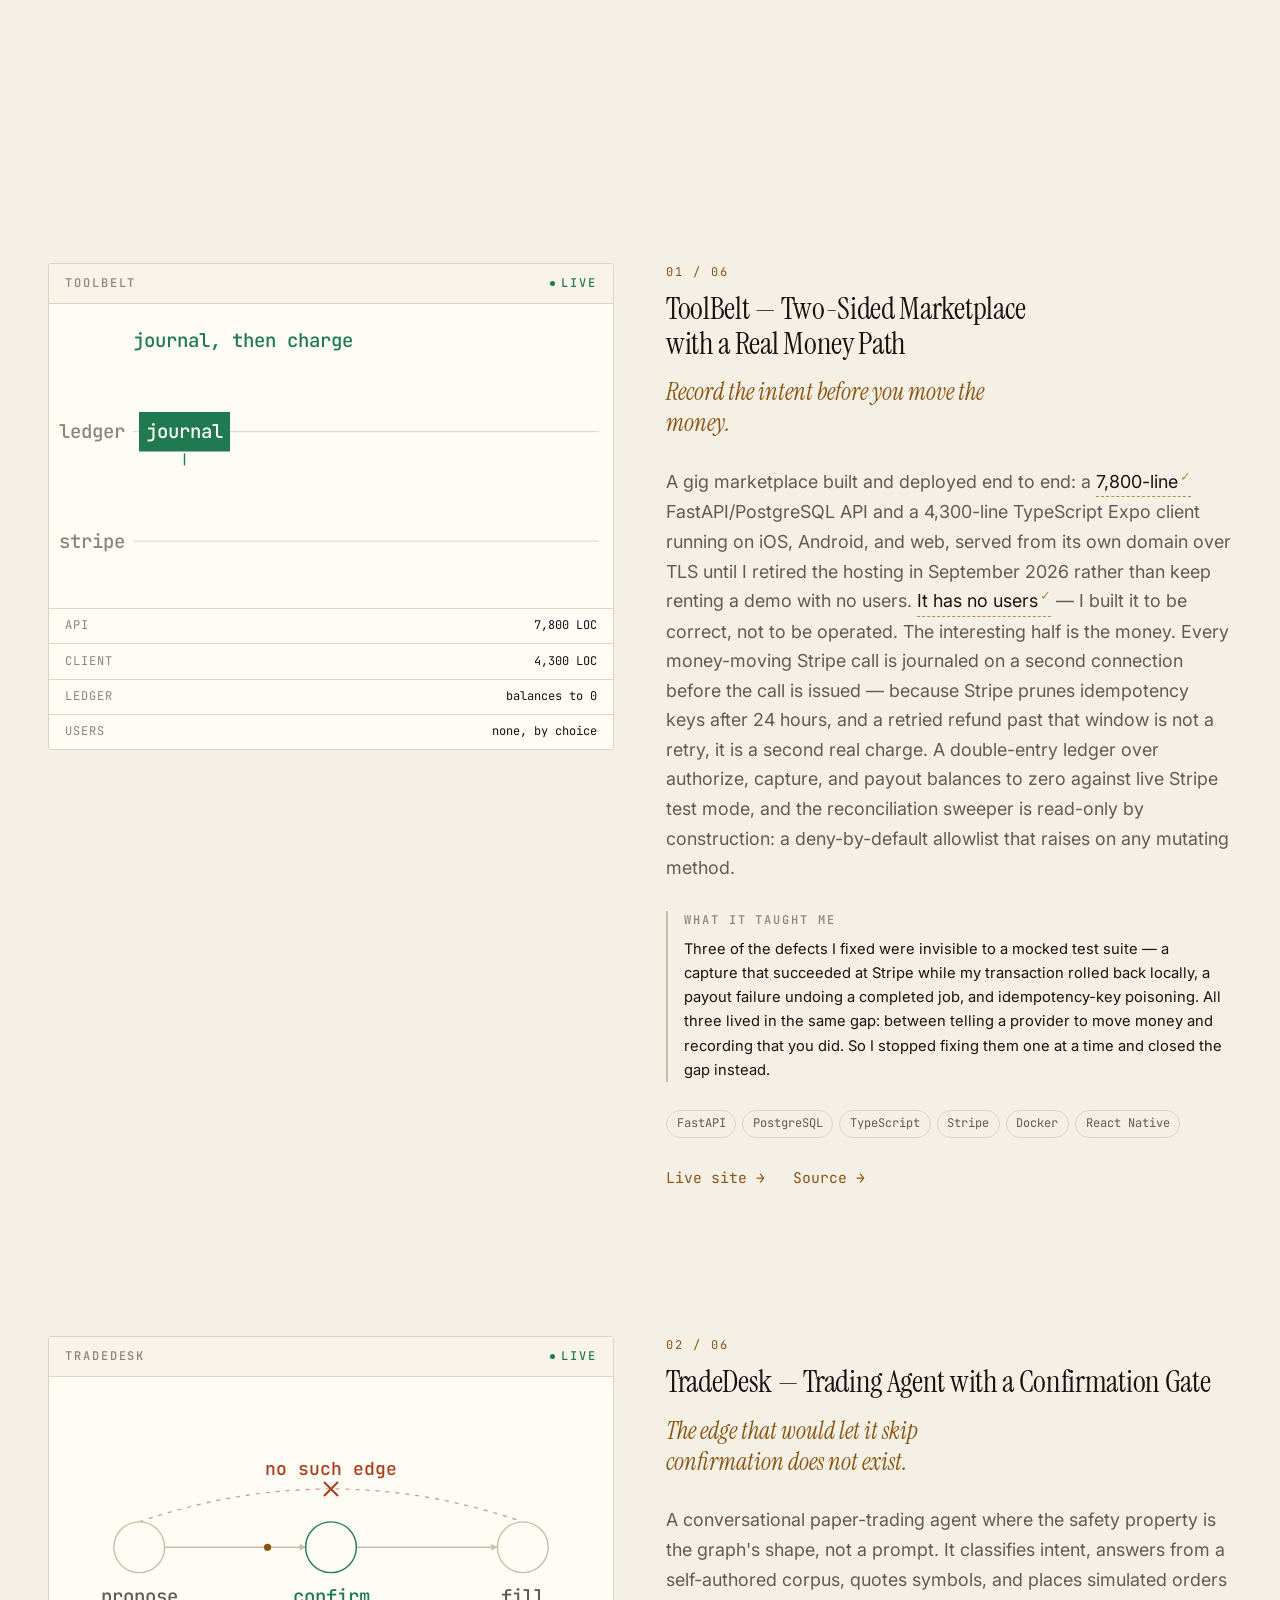
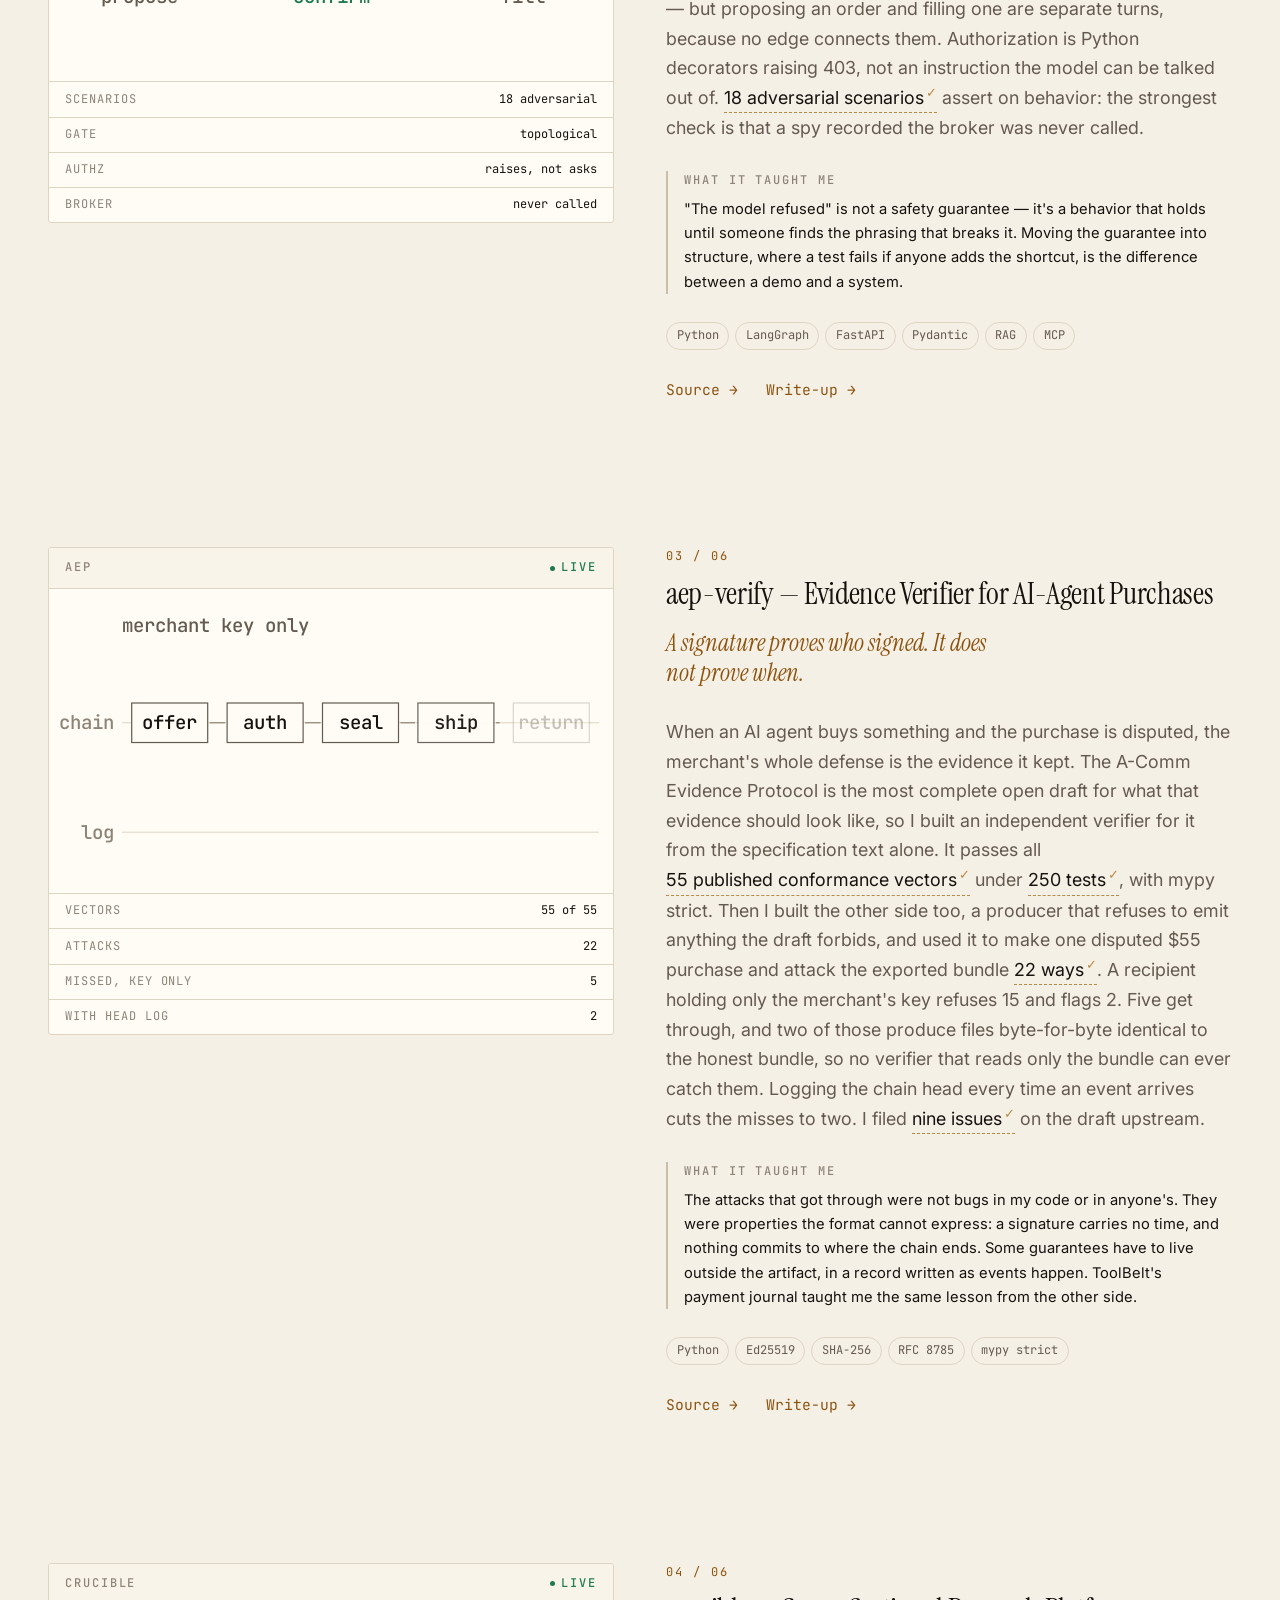
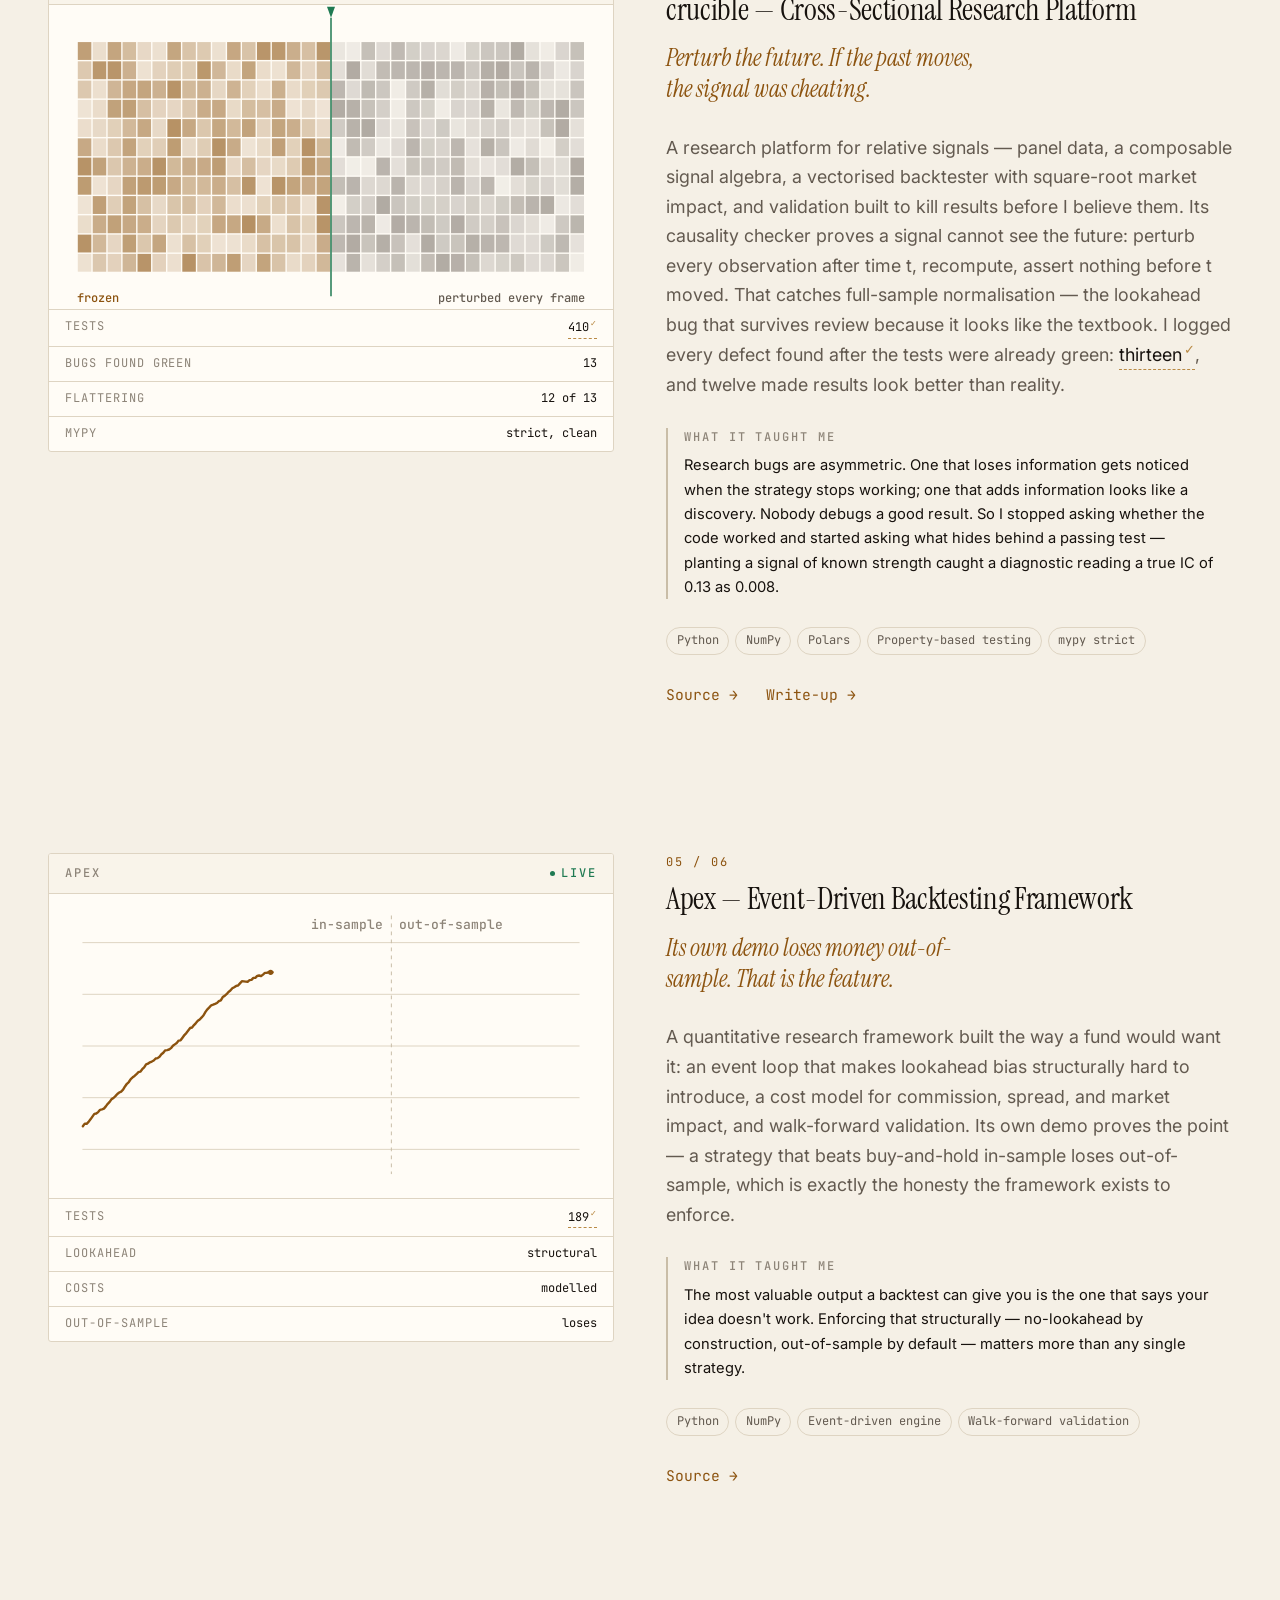
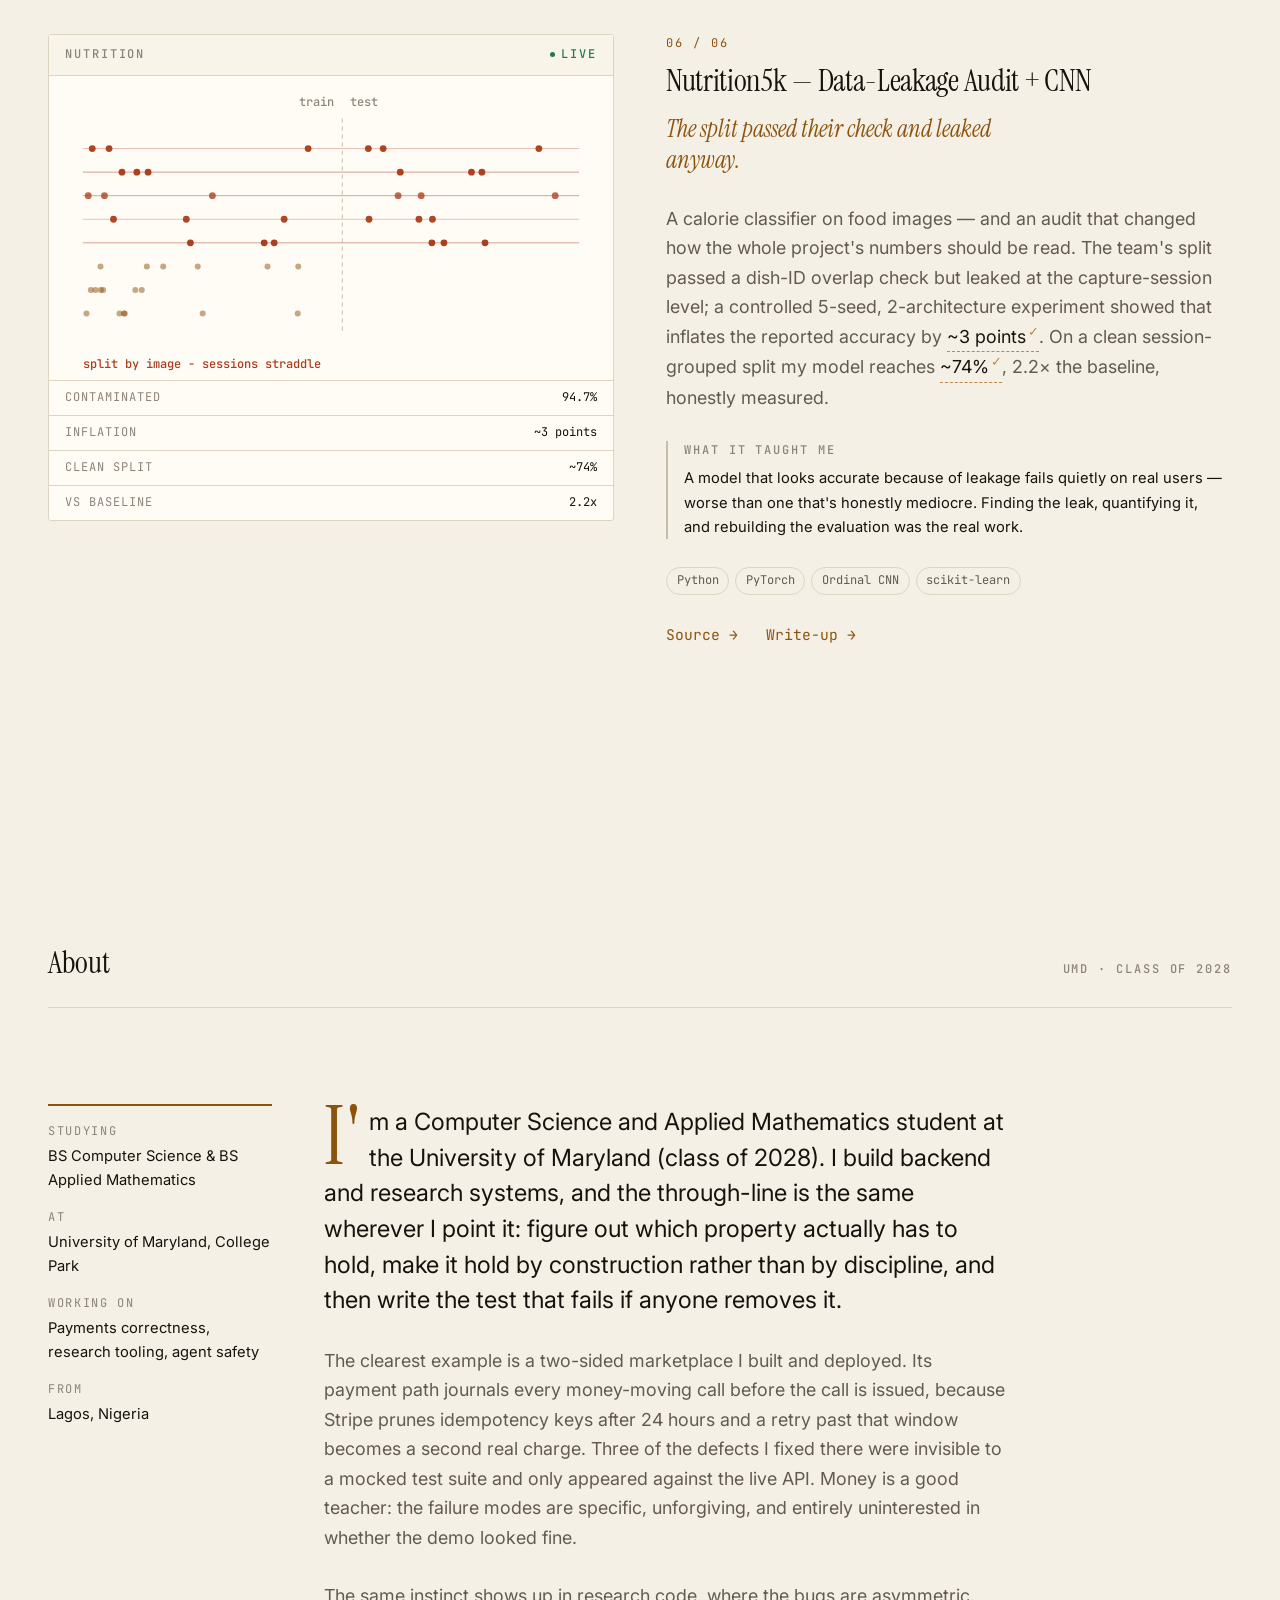
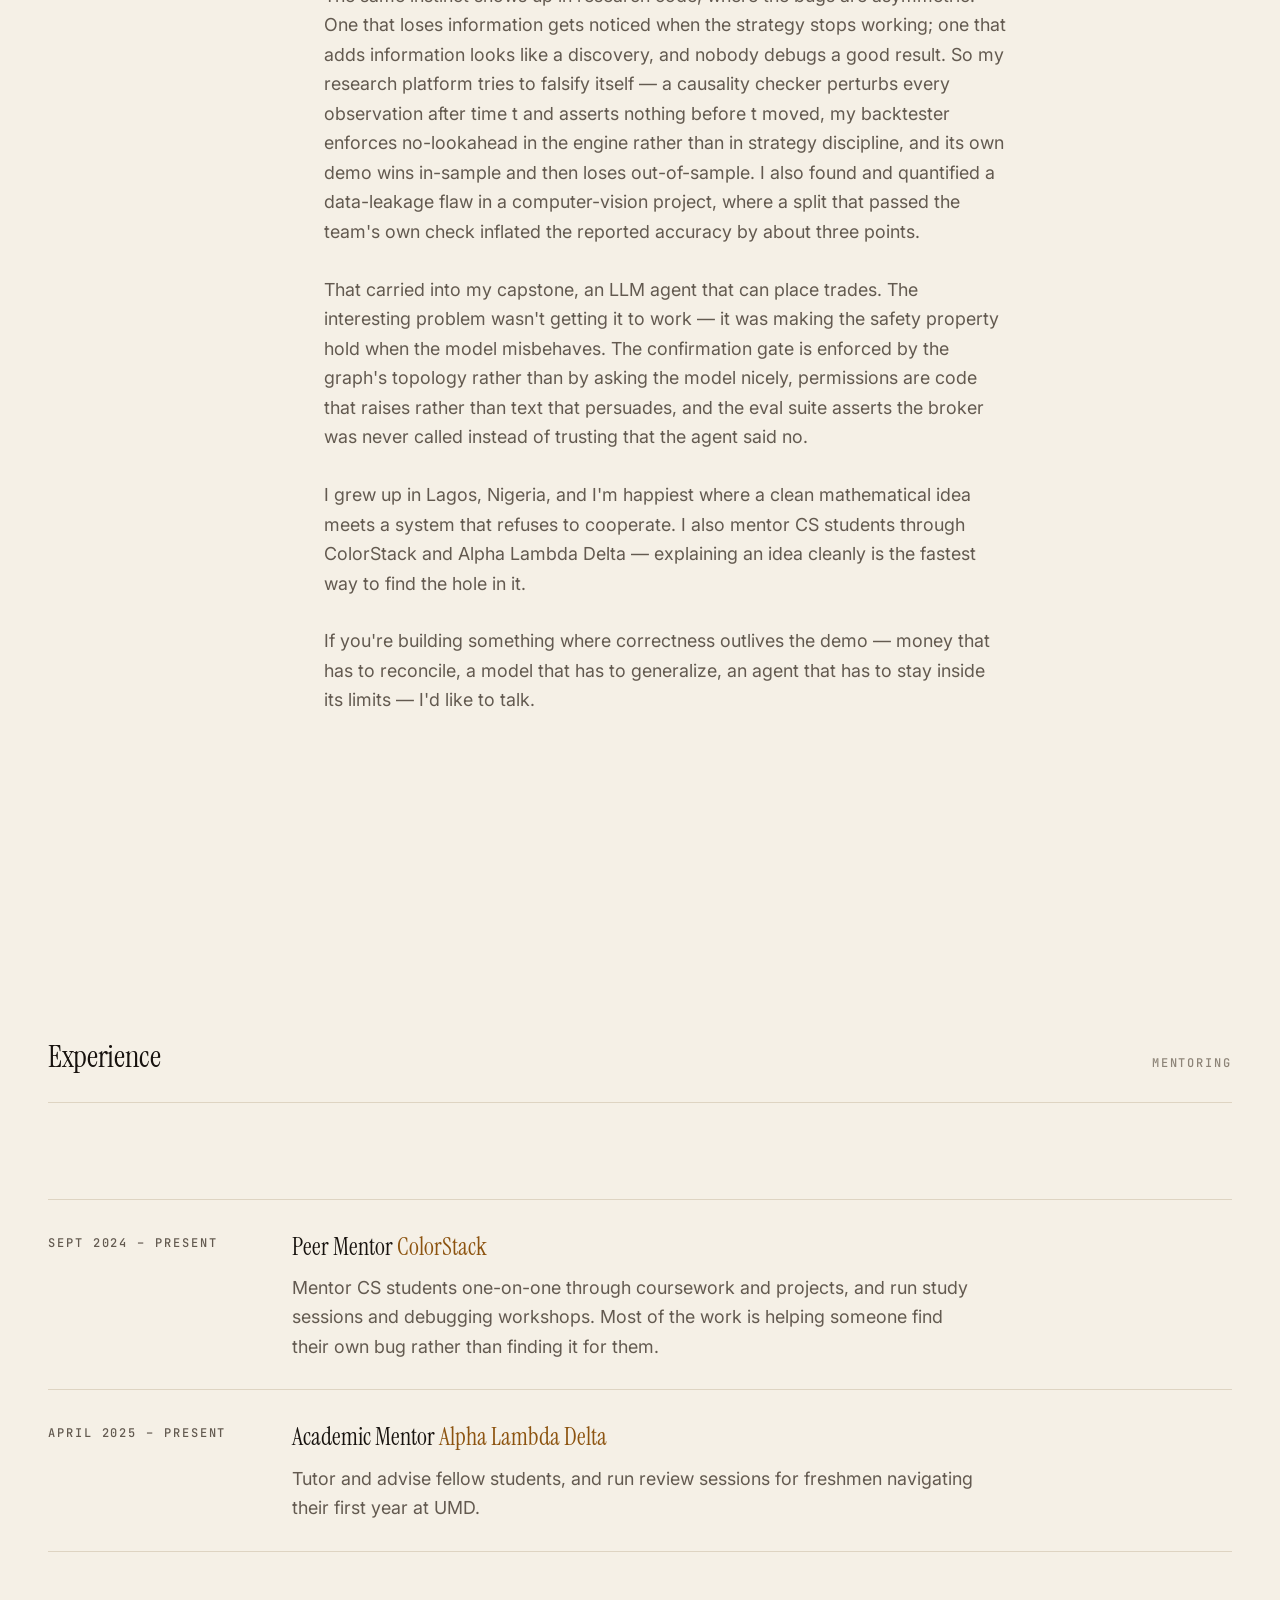
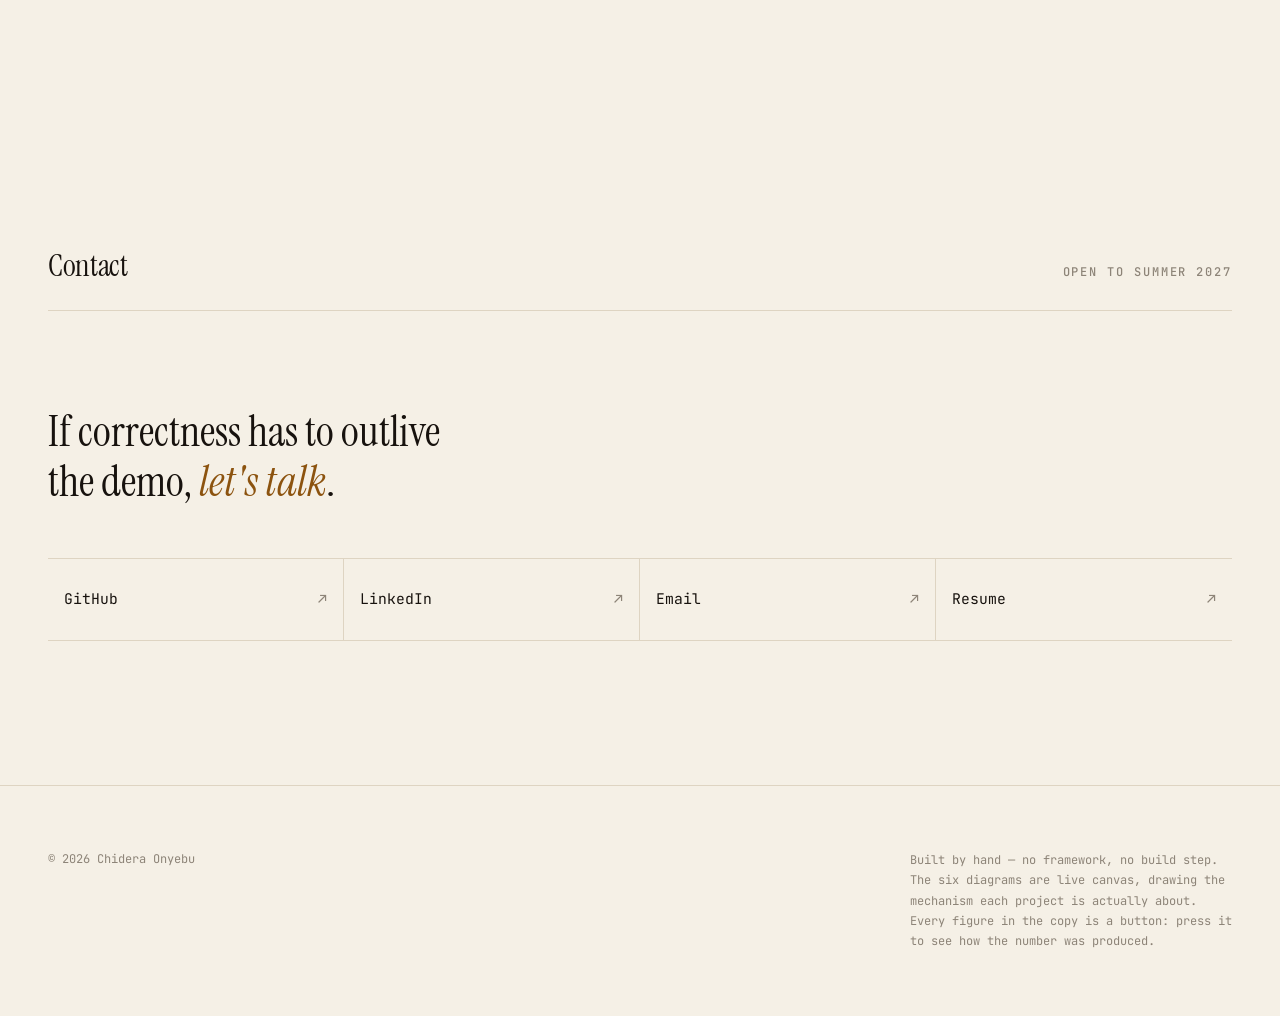
==== commit 73002ce8: "Add aep-verify as the sixth project and refresh the published resume - aep-verify project: blurb, le" ====
--- a/index.html
+++ b/index.html
@@ -90,7 +90,7 @@
         <div class="wrap">
           <div class="section-head" data-reveal>
             <h2 id="work-h">Selected work</h2>
-            <p class="label">Five systems · live diagrams</p>
+            <p class="label">Six systems · live diagrams</p>
           </div>
           <ul class="project-grid" data-content="projects">
             <li>Project list requires JavaScript. The source for each is on GitHub at Dera219.</li>
@@ -163,7 +163,7 @@
           <span data-content="meta.name">Chidera Onyebu</span>
         </p>
         <p class="colophon">
-          Built by hand — no framework, no build step. The five diagrams are live canvas, drawing
+          Built by hand — no framework, no build step. The six diagrams are live canvas, drawing
           the mechanism each project is actually about. Every figure in the copy is a button:
           press it to see how the number was produced.
         </p>
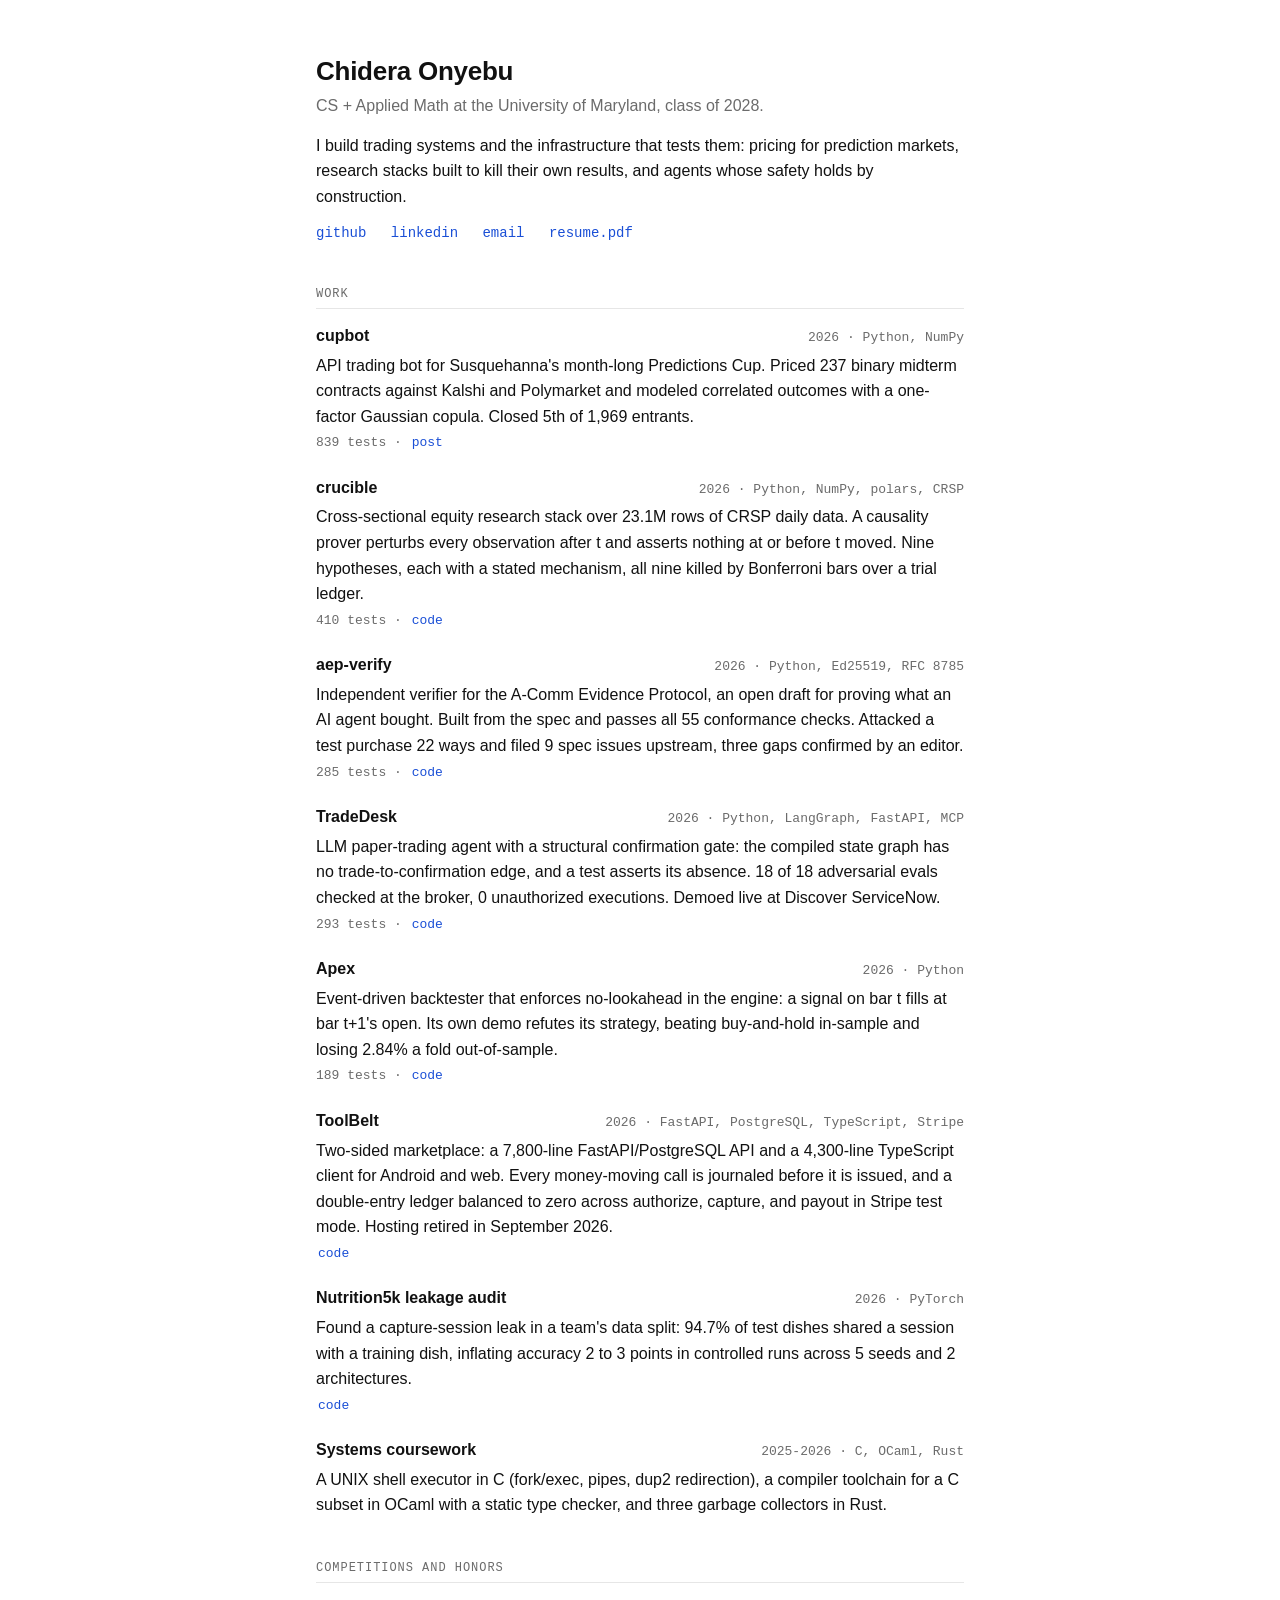
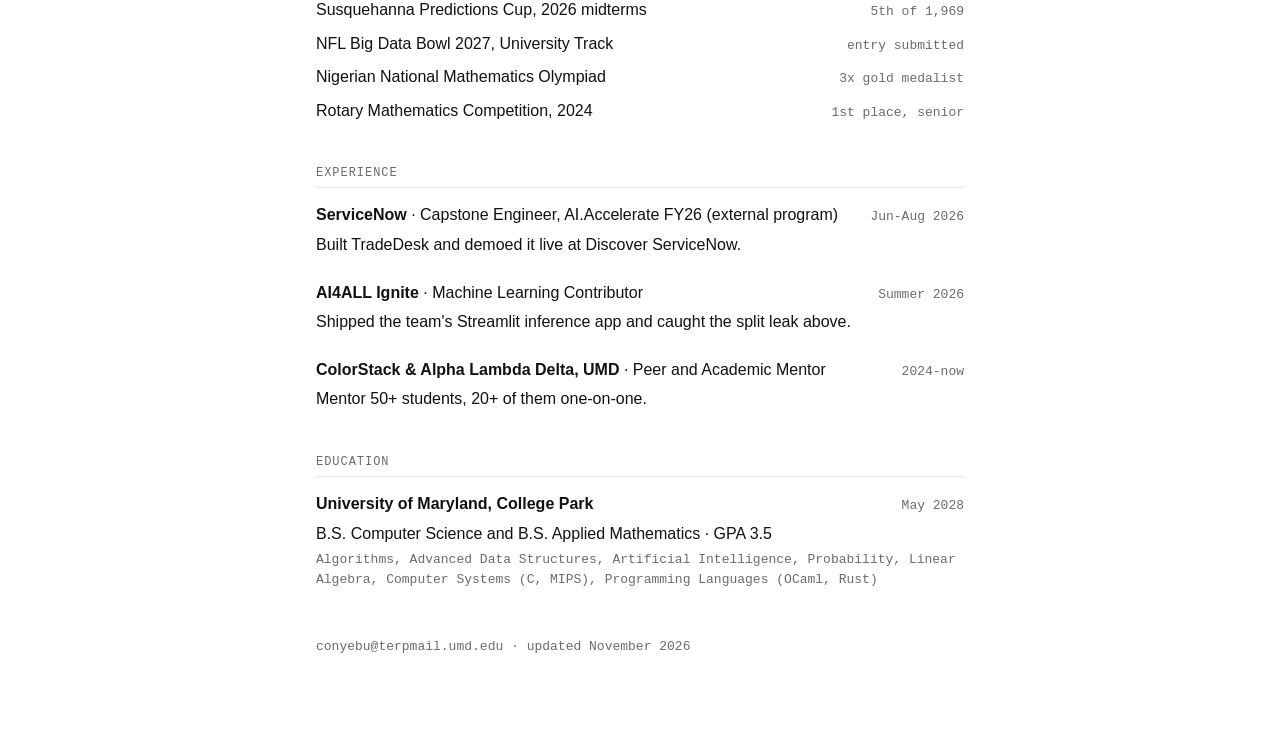
==== commit deeb88c5: "Rebuild as one plain page led by trading work Replace the canvas-instrument site with a single stati" ====
--- a/index.html
+++ b/index.html
@@ -1,175 +1,168 @@
 <!doctype html>
 <html lang="en">
-  <head>
-    <meta charset="utf-8" />
-    <meta name="viewport" content="width=device-width, initial-scale=1" />
-    <title>Chidera Onyebu — CS &amp; Applied Math @ UMD</title>
-    <meta
-      name="description"
-      content="Computer Science and Applied Mathematics at the University of Maryland. Payments systems, research infrastructure, and ML — built so the property you need holds by construction, then proven."
-    />
-    <meta name="theme-color" content="#0c0a09" />
+<head>
+<meta charset="utf-8">
+<meta name="viewport" content="width=device-width, initial-scale=1">
+<title>Chidera Onyebu</title>
+<meta name="description" content="Chidera Onyebu. CS and Applied Math at the University of Maryland. Trading systems, research infrastructure, and verification.">
+<meta property="og:type" content="website">
+<meta property="og:title" content="Chidera Onyebu">
+<meta property="og:description" content="CS and Applied Math at UMD. Trading systems, research infrastructure, and verification. Closed 5th of 1,969 in Susquehanna's Predictions Cup.">
+<meta property="og:url" content="https://dera219.github.io/dera-portfolio/">
+<meta name="color-scheme" content="light dark">
+<style>
+:root {
+  --bg: #ffffff;
+  --fg: #111111;
+  --muted: #6b6b6b;
+  --rule: #e6e6e6;
+  --link: #1a4fd6;
+  --mono: ui-monospace, SFMono-Regular, "SF Mono", Menlo, Consolas, monospace;
+  --sans: -apple-system, BlinkMacSystemFont, "Segoe UI", Helvetica, Arial, sans-serif;
+}
+@media (prefers-color-scheme: dark) {
+  :root {
+    --bg: #0f0f10;
+    --fg: #e8e8e6;
+    --muted: #9a9a96;
+    --rule: #262628;
+    --link: #8fb0ff;
+  }
+}
+* { box-sizing: border-box; }
+html { -webkit-text-size-adjust: 100%; }
+body {
+  margin: 0;
+  background: var(--bg);
+  color: var(--fg);
+  font: 16px/1.6 var(--sans);
+}
+main { max-width: 680px; margin: 0 auto; padding: 56px 16px 72px; }
+a { color: var(--link); text-decoration: none; }
+a:hover { text-decoration: underline; }
+h1 { font-size: 26px; line-height: 1.2; margin: 0 0 6px; font-weight: 600; letter-spacing: -0.01em; }
+h2 {
+  font: 500 12px/1 var(--mono);
+  text-transform: uppercase;
+  letter-spacing: 0.08em;
+  color: var(--muted);
+  margin: 44px 0 14px;
+  padding-bottom: 8px;
+  border-bottom: 1px solid var(--rule);
+}
+p { margin: 0 0 12px; }
+.sub { color: var(--muted); margin: 0 0 14px; }
+.links { font: 14px/1.6 var(--mono); }
+.links a { margin-right: 16px; white-space: nowrap; }
+ul { list-style: none; margin: 0; padding: 0; }
+li { margin: 0 0 22px; }
+.row { display: flex; justify-content: space-between; align-items: baseline; gap: 12px; flex-wrap: wrap; }
+.name { font-weight: 600; }
+.meta { font: 13px/1.5 var(--mono); color: var(--muted); }
+.desc { margin: 4px 0 0; }
+.facts { font: 13px/1.5 var(--mono); color: var(--muted); margin-top: 4px; }
+.facts a { margin-left: 2px; }
+.compact li { margin-bottom: 8px; }
+footer { margin-top: 48px; font: 13px/1.6 var(--mono); color: var(--muted); }
+</style>
+</head>
+<body>
+<main>
 
-    <meta property="og:type" content="website" />
-    <meta property="og:title" content="Chidera Onyebu — CS & Applied Math @ UMD" />
-    <meta
-      property="og:description"
-      content="A deployed marketplace with a real money path, a research platform built to kill its own results, and an agent that cannot execute an unconfirmed order."
-    />
-    <meta property="og:url" content="https://dera219.github.io/dera-portfolio/" />
+<header>
+  <h1>Chidera Onyebu</h1>
+  <p class="sub">CS + Applied Math at the University of Maryland, class of 2028.</p>
+  <p>I build trading systems and the infrastructure that tests them: pricing for prediction markets, research stacks built to kill their own results, and agents whose safety holds by construction.</p>
+  <p class="links">
+    <a href="https://github.com/Dera219">github</a>
+    <a href="https://www.linkedin.com/in/chideraonyebu">linkedin</a>
+    <a href="mailto:conyebu@terpmail.umd.edu">email</a>
+    <a href="assets/Chidera-Onyebu-Resume.pdf">resume.pdf</a>
+  </p>
+</header>
 
-    <link rel="preconnect" href="https://fonts.googleapis.com" />
-    <link rel="preconnect" href="https://fonts.gstatic.com" crossorigin />
-    <link
-      href="https://fonts.googleapis.com/css2?family=Instrument+Serif:ital@0;1&family=Inter:wght@400;500&family=JetBrains+Mono:wght@400;500&display=swap"
-      rel="stylesheet"
-    />
+<section>
+  <h2>Work</h2>
+  <ul>
+    <li>
+      <div class="row"><span class="name">cupbot</span><span class="meta">2026 · Python, NumPy</span></div>
+      <p class="desc">API trading bot for Susquehanna's month-long Predictions Cup. Priced 237 binary midterm contracts against Kalshi and Polymarket and modeled correlated outcomes with a one-factor Gaussian copula. Closed 5th of 1,969 entrants.</p>
+      <div class="facts">839 tests · <a href="https://www.linkedin.com/feed/update/urn:li:activity:7527016838375849984/">post</a></div>
+    </li>
+    <li>
+      <div class="row"><span class="name">crucible</span><span class="meta">2026 · Python, NumPy, polars, CRSP</span></div>
+      <p class="desc">Cross-sectional equity research stack over 23.1M rows of CRSP daily data. A causality prover perturbs every observation after t and asserts nothing at or before t moved. Nine hypotheses, each with a stated mechanism, all nine killed by Bonferroni bars over a trial ledger.</p>
+      <div class="facts">410 tests · <a href="https://github.com/Dera219/crucible">code</a></div>
+    </li>
+    <li>
+      <div class="row"><span class="name">aep-verify</span><span class="meta">2026 · Python, Ed25519, RFC 8785</span></div>
+      <p class="desc">Independent verifier for the A-Comm Evidence Protocol, an open draft for proving what an AI agent bought. Built from the spec and passes all 55 conformance checks. Attacked a test purchase 22 ways and filed 9 spec issues upstream, three gaps confirmed by an editor.</p>
+      <div class="facts">285 tests · <a href="https://github.com/Dera219/aep-verify">code</a></div>
+    </li>
+    <li>
+      <div class="row"><span class="name">TradeDesk</span><span class="meta">2026 · Python, LangGraph, FastAPI, MCP</span></div>
+      <p class="desc">LLM paper-trading agent with a structural confirmation gate: the compiled state graph has no trade-to-confirmation edge, and a test asserts its absence. 18 of 18 adversarial evals checked at the broker, 0 unauthorized executions. Demoed live at Discover ServiceNow.</p>
+      <div class="facts">293 tests · <a href="https://github.com/Dera219/tradedesk">code</a></div>
+    </li>
+    <li>
+      <div class="row"><span class="name">Apex</span><span class="meta">2026 · Python</span></div>
+      <p class="desc">Event-driven backtester that enforces no-lookahead in the engine: a signal on bar t fills at bar t+1's open. Its own demo refutes its strategy, beating buy-and-hold in-sample and losing 2.84% a fold out-of-sample.</p>
+      <div class="facts">189 tests · <a href="https://github.com/Dera219/apex-trading-agent">code</a></div>
+    </li>
+    <li>
+      <div class="row"><span class="name">ToolBelt</span><span class="meta">2026 · FastAPI, PostgreSQL, TypeScript, Stripe</span></div>
+      <p class="desc">Two-sided marketplace: a 7,800-line FastAPI/PostgreSQL API and a 4,300-line TypeScript client for Android and web. Every money-moving call is journaled before it is issued, and a double-entry ledger balanced to zero across authorize, capture, and payout in Stripe test mode. Hosting retired in September 2026.</p>
+      <div class="facts"><a href="https://github.com/Dera219/toolbelt">code</a></div>
+    </li>
+    <li>
+      <div class="row"><span class="name">Nutrition5k leakage audit</span><span class="meta">2026 · PyTorch</span></div>
+      <p class="desc">Found a capture-session leak in a team's data split: 94.7% of test dishes shared a session with a training dish, inflating accuracy 2 to 3 points in controlled runs across 5 seeds and 2 architectures.</p>
+      <div class="facts"><a href="https://github.com/Dera219/ai4all-ml-project">code</a></div>
+    </li>
+    <li>
+      <div class="row"><span class="name">Systems coursework</span><span class="meta">2025-2026 · C, OCaml, Rust</span></div>
+      <p class="desc">A UNIX shell executor in C (fork/exec, pipes, dup2 redirection), a compiler toolchain for a C subset in OCaml with a static type checker, and three garbage collectors in Rust.</p>
+    </li>
+  </ul>
+</section>
 
-    <link rel="stylesheet" href="src/css/tokens.css" />
-    <link rel="stylesheet" href="src/css/main.css" />
-  </head>
+<section>
+  <h2>Competitions and honors</h2>
+  <ul class="compact">
+    <li><div class="row"><span>Susquehanna Predictions Cup, 2026 midterms</span><span class="meta">5th of 1,969</span></div></li>
+    <li><div class="row"><span>NFL Big Data Bowl 2027, University Track</span><span class="meta">entry submitted</span></div></li>
+    <li><div class="row"><span>Nigerian National Mathematics Olympiad</span><span class="meta">3x gold medalist</span></div></li>
+    <li><div class="row"><span>Rotary Mathematics Competition, 2024</span><span class="meta">1st place, senior</span></div></li>
+  </ul>
+</section>
 
-  <body>
-    <a class="skip-link" href="#main">Skip to content</a>
+<section>
+  <h2>Experience</h2>
+  <ul>
+    <li>
+      <div class="row"><span><span class="name">ServiceNow</span> · Capstone Engineer, AI.Accelerate FY26 (external program)</span><span class="meta">Jun-Aug 2026</span></div>
+      <p class="desc">Built TradeDesk and demoed it live at Discover ServiceNow.</p>
+    </li>
+    <li>
+      <div class="row"><span><span class="name">AI4ALL Ignite</span> · Machine Learning Contributor</span><span class="meta">Summer 2026</span></div>
+      <p class="desc">Shipped the team's Streamlit inference app and caught the split leak above.</p>
+    </li>
+    <li>
+      <div class="row"><span><span class="name">ColorStack &amp; Alpha Lambda Delta, UMD</span> · Peer and Academic Mentor</span><span class="meta">2024-now</span></div>
+      <p class="desc">Mentor 50+ students, 20+ of them one-on-one.</p>
+    </li>
+  </ul>
+</section>
 
-    <header class="site-header">
-      <div class="wrap">
-        <a class="sig" href="#hero">Chidera<span>.</span></a>
-        <nav aria-label="Primary">
-          <ul>
-            <li><a href="#work">Work</a></li>
-            <li><a href="#about">About</a></li>
-            <li><a href="#experience">Experience</a></li>
-            <li><a href="#contact">Contact</a></li>
-          </ul>
-        </nav>
-      </div>
-    </header>
+<section>
+  <h2>Education</h2>
+  <div class="row"><span><span class="name">University of Maryland, College Park</span></span><span class="meta">May 2028</span></div>
+  <p class="desc">B.S. Computer Science and B.S. Applied Mathematics · GPA 3.5</p>
+  <p class="facts">Algorithms, Advanced Data Structures, Artificial Intelligence, Probability, Linear Algebra, Computer Systems (C, MIPS), Programming Languages (OCaml, Rust)</p>
+</section>
 
-    <main id="main">
-      <!--
-        Copy is injected from src/content.js so wording and markup stay separate. The static
-        text below is what a visitor with JavaScript disabled sees — it is kept meaningful
-        rather than empty, because a blank page is a worse failure than an unstyled one.
-      -->
-      <section class="hero" id="hero">
-        <div class="wrap">
-          <p class="hero-kicker label">Payments · Research infrastructure · ML</p>
-          <h1 data-content="hero.tagline">
-            I build systems whose guarantees are <em>structural, not hopeful</em>.
-          </h1>
-          <p class="hero-sub" data-content="hero.subtitle">
-            CS &amp; Applied Mathematics at the University of Maryland.
-          </p>
-          <div class="hero-cta">
-            <a class="btn btn-primary" href="#work">See the work</a>
-            <a class="btn" href="#contact">Get in touch</a>
-          </div>
-        </div>
-        <div class="scroll-cue" aria-hidden="true">
-          <span></span>
-        </div>
-        <canvas
-          class="hero-canvas"
-          role="img"
-          aria-label="An equity curve that climbs in-sample and falls after the walk-forward boundary."
-        ></canvas>
-      </section>
+<footer>conyebu@terpmail.umd.edu · updated November 2026</footer>
 
-      <aside class="thesis" aria-label="Through-line">
-        <div class="wrap">
-          <p class="label" data-content="thesis.label">The through-line</p>
-          <p data-content="thesis.body">
-            A result that looks good is a claim, not a fact. My job is telling the two
-            <em>apart</em>.
-          </p>
-        </div>
-      </aside>
-
-      <section id="work" aria-labelledby="work-h">
-        <div class="wrap">
-          <div class="section-head" data-reveal>
-            <h2 id="work-h">Selected work</h2>
-            <p class="label">Six systems · live diagrams</p>
-          </div>
-          <ul class="project-grid" data-content="projects">
-            <li>Project list requires JavaScript. The source for each is on GitHub at Dera219.</li>
-          </ul>
-        </div>
-      </section>
-
-      <section id="about" aria-labelledby="about-h">
-        <div class="wrap">
-          <div class="section-head" data-reveal>
-            <h2 id="about-h">About</h2>
-            <p class="label">UMD · Class of 2028</p>
-          </div>
-          <div class="about-grid">
-            <aside class="about-aside" data-reveal>
-              <dl>
-                <div>
-                  <dt>Studying</dt>
-                  <dd>BS Computer Science &amp; BS Applied Mathematics</dd>
-                </div>
-                <div>
-                  <dt>At</dt>
-                  <dd>University of Maryland, College Park</dd>
-                </div>
-                <div>
-                  <dt>Working on</dt>
-                  <dd>Payments correctness, research tooling, agent safety</dd>
-                </div>
-                <div>
-                  <dt>From</dt>
-                  <dd>Lagos, Nigeria</dd>
-                </div>
-              </dl>
-            </aside>
-            <div class="about-body" data-content="about.body">
-              <p>CS &amp; Applied Math student at the University of Maryland, class of 2028.</p>
-            </div>
-          </div>
-        </div>
-      </section>
-
-      <section id="experience" aria-labelledby="experience-h">
-        <div class="wrap">
-          <div class="section-head" data-reveal>
-            <h2 id="experience-h">Experience</h2>
-            <p class="label">Mentoring</p>
-          </div>
-          <ul class="experience-list" data-content="experience"></ul>
-        </div>
-      </section>
-
-      <section id="contact" aria-labelledby="contact-h">
-        <div class="wrap">
-          <div class="section-head" data-reveal>
-            <h2 id="contact-h">Contact</h2>
-            <p class="label">Open to Summer 2027</p>
-          </div>
-          <p class="contact-lead" data-content="contact.lead">
-            If correctness has to outlive the demo, <em>let's talk</em>.
-          </p>
-          <ul class="links" data-content="links"></ul>
-        </div>
-      </section>
-    </main>
-
-    <footer class="site-footer">
-      <div class="wrap">
-        <p>
-          &copy; <span data-year>2026</span>
-          <span data-content="meta.name">Chidera Onyebu</span>
-        </p>
-        <p class="colophon">
-          Built by hand — no framework, no build step. The six diagrams are live canvas, drawing
-          the mechanism each project is actually about. Every figure in the copy is a button:
-          press it to see how the number was produced.
-        </p>
-      </div>
-    </footer>
-
-    <script type="module" src="src/js/main.js"></script>
-  </body>
+</main>
+</body>
 </html>
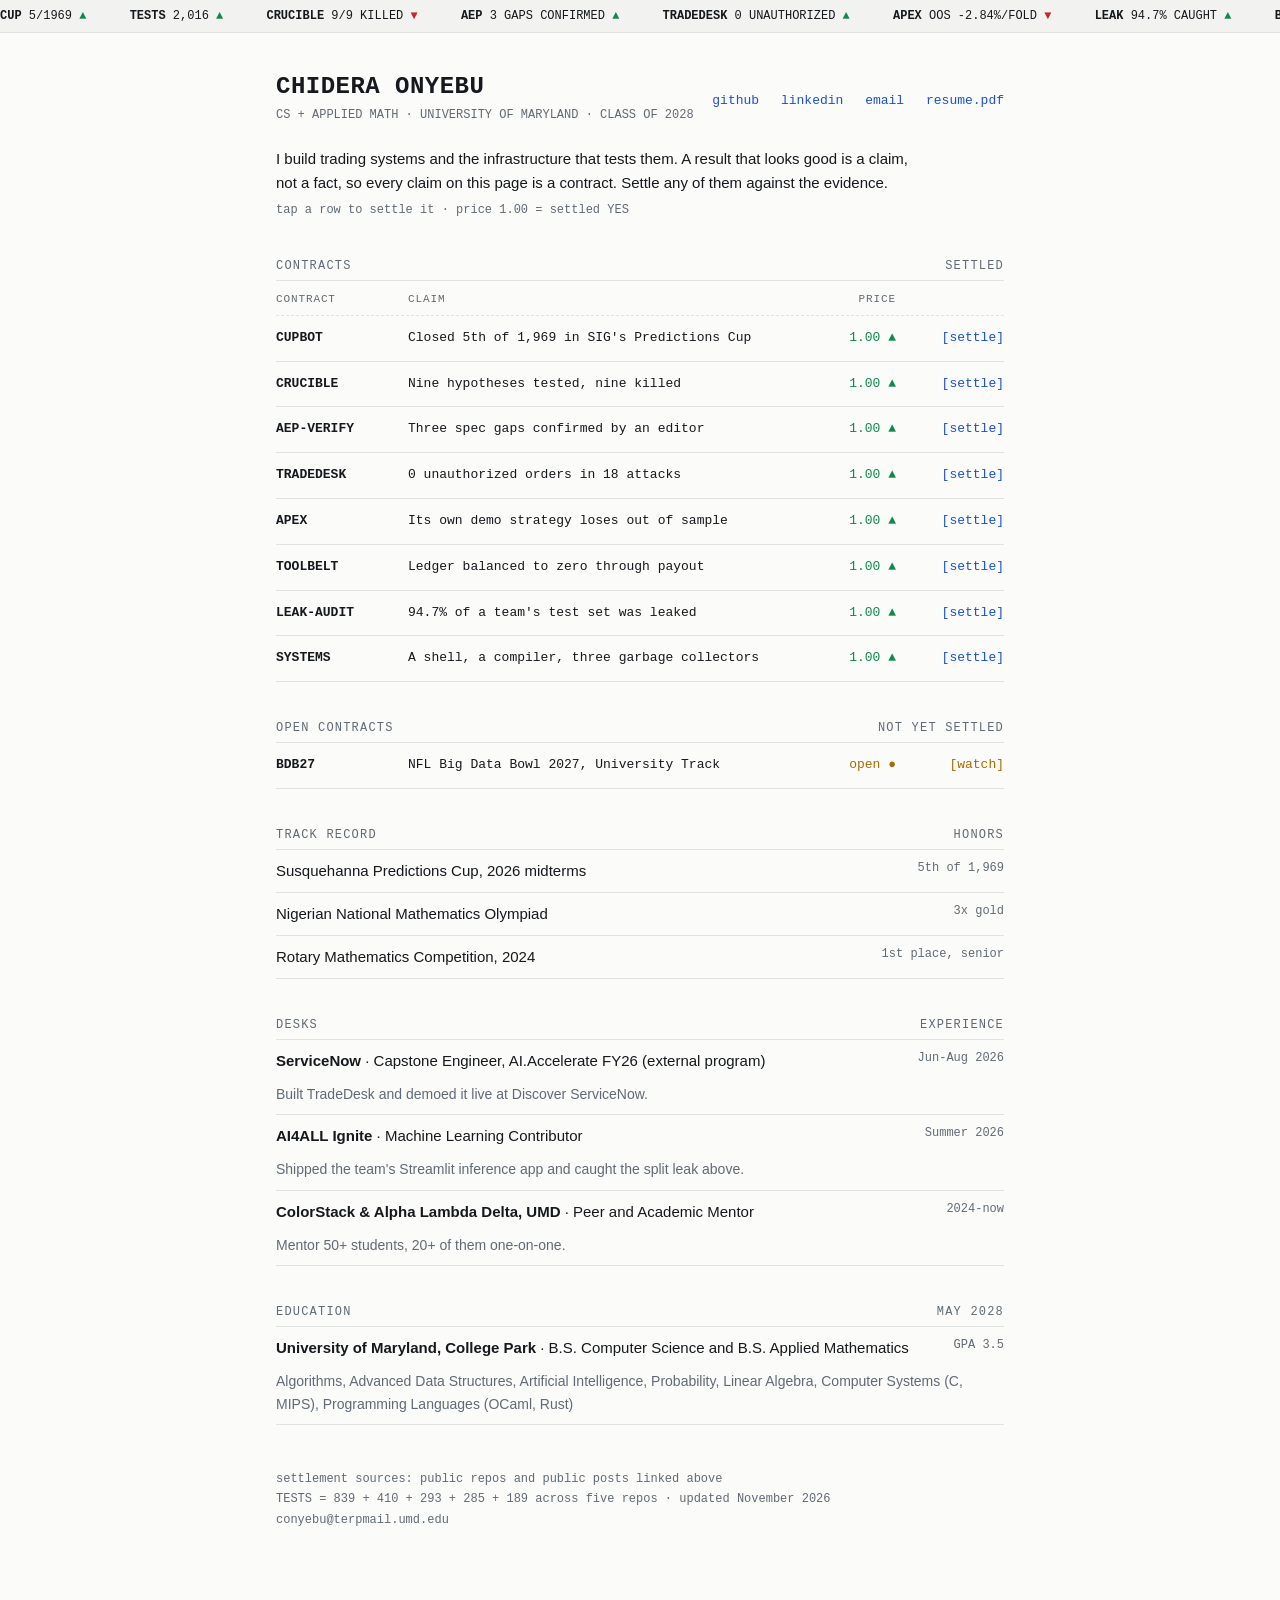
==== commit 33dfb472: "Theme the site as an order book Each project is a contract with one claim and a price of 1.00 once s" ====
--- a/index.html
+++ b/index.html
@@ -4,164 +4,304 @@
 <meta charset="utf-8">
 <meta name="viewport" content="width=device-width, initial-scale=1">
 <title>Chidera Onyebu</title>
-<meta name="description" content="Chidera Onyebu. CS and Applied Math at the University of Maryland. Trading systems, research infrastructure, and verification.">
+<meta name="description" content="Chidera Onyebu. CS and Applied Math at the University of Maryland. Trading systems, research infrastructure, and verification. Every claim on this page settles against its evidence.">
 <meta property="og:type" content="website">
 <meta property="og:title" content="Chidera Onyebu">
-<meta property="og:description" content="CS and Applied Math at UMD. Trading systems, research infrastructure, and verification. Closed 5th of 1,969 in Susquehanna's Predictions Cup.">
+<meta property="og:description" content="CS and Applied Math at UMD. Trading systems and verification. Closed 5th of 1,969 in Susquehanna's Predictions Cup.">
 <meta property="og:url" content="https://dera219.github.io/dera-portfolio/">
-<meta name="color-scheme" content="light dark">
+<meta name="color-scheme" content="dark light">
 <style>
 :root {
-  --bg: #ffffff;
-  --fg: #111111;
-  --muted: #6b6b6b;
-  --rule: #e6e6e6;
-  --link: #1a4fd6;
+  --bg: #0b0d10;
+  --panel: #11151a;
+  --fg: #e6e8eb;
+  --muted: #8a929c;
+  --rule: #1f252d;
+  --up: #3ddc84;
+  --down: #ff5c5c;
+  --amber: #f5b942;
+  --link: #7fb2ff;
   --mono: ui-monospace, SFMono-Regular, "SF Mono", Menlo, Consolas, monospace;
   --sans: -apple-system, BlinkMacSystemFont, "Segoe UI", Helvetica, Arial, sans-serif;
 }
-@media (prefers-color-scheme: dark) {
+@media (prefers-color-scheme: light) {
   :root {
-    --bg: #0f0f10;
-    --fg: #e8e8e6;
-    --muted: #9a9a96;
-    --rule: #262628;
-    --link: #8fb0ff;
+    --bg: #fbfbfa;
+    --panel: #f2f3f1;
+    --fg: #15181c;
+    --muted: #616a74;
+    --rule: #e1e3e0;
+    --up: #0f8a4a;
+    --down: #c62828;
+    --amber: #a86b00;
+    --link: #1a4fd6;
   }
 }
 * { box-sizing: border-box; }
 html { -webkit-text-size-adjust: 100%; }
-body {
-  margin: 0;
-  background: var(--bg);
-  color: var(--fg);
-  font: 16px/1.6 var(--sans);
-}
-main { max-width: 680px; margin: 0 auto; padding: 56px 16px 72px; }
+body { margin: 0; background: var(--bg); color: var(--fg); font: 15px/1.6 var(--sans); }
 a { color: var(--link); text-decoration: none; }
 a:hover { text-decoration: underline; }
-h1 { font-size: 26px; line-height: 1.2; margin: 0 0 6px; font-weight: 600; letter-spacing: -0.01em; }
-h2 {
-  font: 500 12px/1 var(--mono);
-  text-transform: uppercase;
-  letter-spacing: 0.08em;
-  color: var(--muted);
-  margin: 44px 0 14px;
-  padding-bottom: 8px;
-  border-bottom: 1px solid var(--rule);
+.mono { font-family: var(--mono); }
+.up { color: var(--up); }
+.down { color: var(--down); }
+.amber { color: var(--amber); }
+.muted { color: var(--muted); }
+
+/* ticker tape */
+.tape { border-bottom: 1px solid var(--rule); background: var(--panel); overflow: hidden; white-space: nowrap; font: 12px/32px var(--mono); }
+.tape-track { display: inline-block; animation: tape 48s linear infinite; }
+.tape-track > span { margin-right: 36px; }
+.tape:hover .tape-track { animation-play-state: paused; }
+@keyframes tape { from { transform: translateX(0); } to { transform: translateX(-50%); } }
+@media (prefers-reduced-motion: reduce) {
+  .tape-track { animation: none; padding-left: 16px; }
+  .tape-dup { display: none; }
 }
-p { margin: 0 0 12px; }
-.sub { color: var(--muted); margin: 0 0 14px; }
-.links { font: 14px/1.6 var(--mono); }
-.links a { margin-right: 16px; white-space: nowrap; }
-ul { list-style: none; margin: 0; padding: 0; }
-li { margin: 0 0 22px; }
-.row { display: flex; justify-content: space-between; align-items: baseline; gap: 12px; flex-wrap: wrap; }
-.name { font-weight: 600; }
-.meta { font: 13px/1.5 var(--mono); color: var(--muted); }
-.desc { margin: 4px 0 0; }
-.facts { font: 13px/1.5 var(--mono); color: var(--muted); margin-top: 4px; }
-.facts a { margin-left: 2px; }
-.compact li { margin-bottom: 8px; }
-footer { margin-top: 48px; font: 13px/1.6 var(--mono); color: var(--muted); }
+
+main { max-width: 760px; margin: 0 auto; padding: 40px 16px 72px; }
+.head { display: flex; justify-content: space-between; align-items: flex-end; gap: 16px; flex-wrap: wrap; }
+h1 { font: 600 24px/1.2 var(--mono); letter-spacing: 0.02em; margin: 0; }
+.desk { font: 12px/1.6 var(--mono); color: var(--muted); margin: 4px 0 0; }
+.links { font: 13px/1.6 var(--mono); }
+.links a { margin-left: 14px; white-space: nowrap; }
+.links a:first-child { margin-left: 0; }
+.lede { margin: 22px 0 6px; max-width: 640px; }
+.rules { font: 12px/1.6 var(--mono); color: var(--muted); margin: 0 0 8px; }
+
+h2 { font: 500 12px/1 var(--mono); letter-spacing: 0.1em; text-transform: uppercase; color: var(--muted); margin: 40px 0 0; padding-bottom: 8px; border-bottom: 1px solid var(--rule); display: flex; justify-content: space-between; }
+
+/* order book rows */
+.book { font-family: var(--mono); }
+.cols, summary { display: grid; grid-template-columns: 120px 1fr 92px 96px; gap: 12px; align-items: baseline; }
+.cols { font-size: 11px; color: var(--muted); letter-spacing: 0.08em; padding: 10px 0 6px; border-bottom: 1px dashed var(--rule); }
+details { border-bottom: 1px solid var(--rule); }
+summary { list-style: none; cursor: pointer; padding: 12px 0; font-size: 13px; }
+summary::-webkit-details-marker { display: none; }
+summary:hover { background: var(--panel); }
+summary:focus-visible { outline: 1px solid var(--link); outline-offset: 2px; }
+.sym { font-weight: 600; }
+.px { text-align: right; }
+.act { text-align: right; color: var(--link); }
+.act::before { content: "[settle]"; }
+details[open] .act::before { content: "[settled]"; color: var(--up); }
+.open .act::before { content: "[watch]"; color: var(--amber); }
+.open[open] .act::before { content: "[open]"; color: var(--amber); }
+.evidence { padding: 4px 0 16px; font: 14px/1.6 var(--sans); }
+.evidence p { margin: 0 0 8px; }
+.evidence dl { margin: 8px 0 0; display: grid; grid-template-columns: 96px 1fr; gap: 2px 12px; font: 12px/1.6 var(--mono); }
+.evidence dt { color: var(--muted); }
+.evidence dd { margin: 0; }
+
+/* plain lists */
+.list { list-style: none; margin: 0; padding: 0; }
+.list li { display: flex; justify-content: space-between; gap: 12px; padding: 9px 0; border-bottom: 1px solid var(--rule); flex-wrap: wrap; }
+.list .r { font: 12px/1.6 var(--mono); color: var(--muted); }
+.list .note { flex-basis: 100%; color: var(--muted); font-size: 14px; margin-top: -2px; }
+footer { margin-top: 44px; font: 12px/1.7 var(--mono); color: var(--muted); }
+
+@media (max-width: 560px) {
+  .cols { display: none; }
+  summary { grid-template-columns: 1fr auto; row-gap: 2px; }
+  summary .claim { grid-column: 1 / -1; order: 3; color: var(--fg); }
+  summary .px { display: none; }
+  .evidence dl { grid-template-columns: 80px 1fr; }
+}
 </style>
 </head>
 <body>
+
+<div class="tape" aria-label="Ticker">
+  <div class="tape-track mono">
+    <span><b>CUP</b> 5/1969 <span class="up">▲</span></span>
+    <span><b>TESTS</b> 2,016 <span class="up">▲</span></span>
+    <span><b>CRUCIBLE</b> 9/9 KILLED <span class="down">▼</span></span>
+    <span><b>AEP</b> 3 GAPS CONFIRMED <span class="up">▲</span></span>
+    <span><b>TRADEDESK</b> 0 UNAUTHORIZED <span class="up">▲</span></span>
+    <span><b>APEX</b> OOS -2.84%/FOLD <span class="down">▼</span></span>
+    <span><b>LEAK</b> 94.7% CAUGHT <span class="up">▲</span></span>
+    <span><b>BDB27</b> OPEN <span class="amber">●</span></span>
+    <span><b>GPA</b> 3.5</span>
+    <span class="tape-dup" aria-hidden="true"><b>CUP</b> 5/1969 <span class="up">▲</span></span>
+    <span class="tape-dup" aria-hidden="true"><b>TESTS</b> 2,016 <span class="up">▲</span></span>
+    <span class="tape-dup" aria-hidden="true"><b>CRUCIBLE</b> 9/9 KILLED <span class="down">▼</span></span>
+    <span class="tape-dup" aria-hidden="true"><b>AEP</b> 3 GAPS CONFIRMED <span class="up">▲</span></span>
+    <span class="tape-dup" aria-hidden="true"><b>TRADEDESK</b> 0 UNAUTHORIZED <span class="up">▲</span></span>
+    <span class="tape-dup" aria-hidden="true"><b>APEX</b> OOS -2.84%/FOLD <span class="down">▼</span></span>
+    <span class="tape-dup" aria-hidden="true"><b>LEAK</b> 94.7% CAUGHT <span class="up">▲</span></span>
+    <span class="tape-dup" aria-hidden="true"><b>BDB27</b> OPEN <span class="amber">●</span></span>
+    <span class="tape-dup" aria-hidden="true"><b>GPA</b> 3.5</span>
+  </div>
+</div>
+
 <main>
 
 <header>
-  <h1>Chidera Onyebu</h1>
-  <p class="sub">CS + Applied Math at the University of Maryland, class of 2028.</p>
-  <p>I build trading systems and the infrastructure that tests them: pricing for prediction markets, research stacks built to kill their own results, and agents whose safety holds by construction.</p>
-  <p class="links">
-    <a href="https://github.com/Dera219">github</a>
-    <a href="https://www.linkedin.com/in/chideraonyebu">linkedin</a>
-    <a href="mailto:conyebu@terpmail.umd.edu">email</a>
-    <a href="assets/Chidera-Onyebu-Resume.pdf">resume.pdf</a>
-  </p>
+  <div class="head">
+    <div>
+      <h1>CHIDERA ONYEBU</h1>
+      <p class="desk">CS + APPLIED MATH · UNIVERSITY OF MARYLAND · CLASS OF 2028</p>
+    </div>
+    <p class="links">
+      <a href="https://github.com/Dera219">github</a>
+      <a href="https://www.linkedin.com/in/chideraonyebu">linkedin</a>
+      <a href="mailto:conyebu@terpmail.umd.edu">email</a>
+      <a href="assets/Chidera-Onyebu-Resume.pdf">resume.pdf</a>
+    </p>
+  </div>
+  <p class="lede">I build trading systems and the infrastructure that tests them. A result that looks good is a claim, not a fact, so every claim on this page is a contract. Settle any of them against the evidence.</p>
+  <p class="rules">tap a row to settle it · price 1.00 = settled YES</p>
 </header>
 
 <section>
-  <h2>Work</h2>
-  <ul>
-    <li>
-      <div class="row"><span class="name">cupbot</span><span class="meta">2026 · Python, NumPy</span></div>
-      <p class="desc">API trading bot for Susquehanna's month-long Predictions Cup. Priced 237 binary midterm contracts against Kalshi and Polymarket and modeled correlated outcomes with a one-factor Gaussian copula. Closed 5th of 1,969 entrants.</p>
-      <div class="facts">839 tests · <a href="https://www.linkedin.com/feed/update/urn:li:activity:7527016838375849984/">post</a></div>
-    </li>
-    <li>
-      <div class="row"><span class="name">crucible</span><span class="meta">2026 · Python, NumPy, polars, CRSP</span></div>
-      <p class="desc">Cross-sectional equity research stack over 23.1M rows of CRSP daily data. A causality prover perturbs every observation after t and asserts nothing at or before t moved. Nine hypotheses, each with a stated mechanism, all nine killed by Bonferroni bars over a trial ledger.</p>
-      <div class="facts">410 tests · <a href="https://github.com/Dera219/crucible">code</a></div>
-    </li>
-    <li>
-      <div class="row"><span class="name">aep-verify</span><span class="meta">2026 · Python, Ed25519, RFC 8785</span></div>
-      <p class="desc">Independent verifier for the A-Comm Evidence Protocol, an open draft for proving what an AI agent bought. Built from the spec and passes all 55 conformance checks. Attacked a test purchase 22 ways and filed 9 spec issues upstream, three gaps confirmed by an editor.</p>
-      <div class="facts">285 tests · <a href="https://github.com/Dera219/aep-verify">code</a></div>
-    </li>
-    <li>
-      <div class="row"><span class="name">TradeDesk</span><span class="meta">2026 · Python, LangGraph, FastAPI, MCP</span></div>
-      <p class="desc">LLM paper-trading agent with a structural confirmation gate: the compiled state graph has no trade-to-confirmation edge, and a test asserts its absence. 18 of 18 adversarial evals checked at the broker, 0 unauthorized executions. Demoed live at Discover ServiceNow.</p>
-      <div class="facts">293 tests · <a href="https://github.com/Dera219/tradedesk">code</a></div>
-    </li>
-    <li>
-      <div class="row"><span class="name">Apex</span><span class="meta">2026 · Python</span></div>
-      <p class="desc">Event-driven backtester that enforces no-lookahead in the engine: a signal on bar t fills at bar t+1's open. Its own demo refutes its strategy, beating buy-and-hold in-sample and losing 2.84% a fold out-of-sample.</p>
-      <div class="facts">189 tests · <a href="https://github.com/Dera219/apex-trading-agent">code</a></div>
-    </li>
-    <li>
-      <div class="row"><span class="name">ToolBelt</span><span class="meta">2026 · FastAPI, PostgreSQL, TypeScript, Stripe</span></div>
-      <p class="desc">Two-sided marketplace: a 7,800-line FastAPI/PostgreSQL API and a 4,300-line TypeScript client for Android and web. Every money-moving call is journaled before it is issued, and a double-entry ledger balanced to zero across authorize, capture, and payout in Stripe test mode. Hosting retired in September 2026.</p>
-      <div class="facts"><a href="https://github.com/Dera219/toolbelt">code</a></div>
-    </li>
-    <li>
-      <div class="row"><span class="name">Nutrition5k leakage audit</span><span class="meta">2026 · PyTorch</span></div>
-      <p class="desc">Found a capture-session leak in a team's data split: 94.7% of test dishes shared a session with a training dish, inflating accuracy 2 to 3 points in controlled runs across 5 seeds and 2 architectures.</p>
-      <div class="facts"><a href="https://github.com/Dera219/ai4all-ml-project">code</a></div>
-    </li>
-    <li>
-      <div class="row"><span class="name">Systems coursework</span><span class="meta">2025-2026 · C, OCaml, Rust</span></div>
-      <p class="desc">A UNIX shell executor in C (fork/exec, pipes, dup2 redirection), a compiler toolchain for a C subset in OCaml with a static type checker, and three garbage collectors in Rust.</p>
-    </li>
+  <h2><span>Contracts</span><span>settled</span></h2>
+  <div class="book">
+    <div class="cols"><span>CONTRACT</span><span>CLAIM</span><span class="px">PRICE</span><span></span></div>
+
+    <details>
+      <summary><span class="sym">CUPBOT</span><span class="claim">Closed 5th of 1,969 in SIG's Predictions Cup</span><span class="px up">1.00 ▲</span><span class="act"></span></summary>
+      <div class="evidence">
+        <p>API trading bot for Susquehanna's month-long, play-money Predictions Cup on 237 binary midterm contracts. It priced each contract against Kalshi and Polymarket and modeled correlated outcomes with a one-factor Gaussian copula.</p>
+        <dl>
+          <dt>stack</dt><dd>Python, NumPy</dd>
+          <dt>tests</dt><dd>839</dd>
+          <dt>source</dt><dd><a href="https://www.linkedin.com/feed/update/urn:li:activity:7527016838375849984/">final leaderboard post</a></dd>
+          <dt>settled</dt><dd>Nov 2026</dd>
+        </dl>
+      </div>
+    </details>
+
+    <details>
+      <summary><span class="sym">CRUCIBLE</span><span class="claim">Nine hypotheses tested, nine killed</span><span class="px up">1.00 ▲</span><span class="act"></span></summary>
+      <div class="evidence">
+        <p>Cross-sectional equity research stack over 23.1M rows of CRSP daily data. A causality prover perturbs every observation after t and asserts nothing at or before t moved. Each hypothesis got a stated economic mechanism, and all nine died against Bonferroni bars over a trial ledger.</p>
+        <dl>
+          <dt>stack</dt><dd>Python, NumPy, polars, CRSP</dd>
+          <dt>tests</dt><dd>410</dd>
+          <dt>source</dt><dd><a href="https://github.com/Dera219/crucible">github.com/Dera219/crucible</a></dd>
+          <dt>settled</dt><dd>Nov 2026</dd>
+        </dl>
+      </div>
+    </details>
+
+    <details>
+      <summary><span class="sym">AEP-VERIFY</span><span class="claim">Three spec gaps confirmed by an editor</span><span class="px up">1.00 ▲</span><span class="act"></span></summary>
+      <div class="evidence">
+        <p>Independent verifier for the A-Comm Evidence Protocol, an open draft for proving what an AI agent bought. Built from the spec, it passes all 55 conformance checks. I attacked a test purchase 22 ways and filed 9 spec issues upstream.</p>
+        <dl>
+          <dt>stack</dt><dd>Python, Ed25519, RFC 8785</dd>
+          <dt>tests</dt><dd>285</dd>
+          <dt>source</dt><dd><a href="https://github.com/Dera219/aep-verify">github.com/Dera219/aep-verify</a></dd>
+          <dt>settled</dt><dd>Nov 2026</dd>
+        </dl>
+      </div>
+    </details>
+
+    <details>
+      <summary><span class="sym">TRADEDESK</span><span class="claim">0 unauthorized orders in 18 attacks</span><span class="px up">1.00 ▲</span><span class="act"></span></summary>
+      <div class="evidence">
+        <p>LLM paper-trading agent with a structural confirmation gate: the compiled state graph has no trade-to-confirmation edge, and a test asserts its absence. All 18 adversarial evals were checked at the broker. Demoed live at Discover ServiceNow.</p>
+        <dl>
+          <dt>stack</dt><dd>Python, LangGraph, FastAPI, MCP</dd>
+          <dt>tests</dt><dd>293</dd>
+          <dt>source</dt><dd><a href="https://github.com/Dera219/tradedesk">github.com/Dera219/tradedesk</a></dd>
+          <dt>settled</dt><dd>Aug 2026</dd>
+        </dl>
+      </div>
+    </details>
+
+    <details>
+      <summary><span class="sym">APEX</span><span class="claim">Its own demo strategy loses out of sample</span><span class="px up">1.00 ▲</span><span class="act"></span></summary>
+      <div class="evidence">
+        <p>Event-driven backtester that enforces no-lookahead in the engine: a signal on bar t fills at bar t+1's open. The demo beats buy-and-hold in-sample and loses 2.84% a fold out-of-sample, and I kept it that way, because catching that is the framework's job.</p>
+        <dl>
+          <dt>stack</dt><dd>Python</dd>
+          <dt>tests</dt><dd>189</dd>
+          <dt>source</dt><dd><a href="https://github.com/Dera219/apex-trading-agent">github.com/Dera219/apex-trading-agent</a></dd>
+          <dt>settled</dt><dd>Aug 2026</dd>
+        </dl>
+      </div>
+    </details>
+
+    <details>
+      <summary><span class="sym">TOOLBELT</span><span class="claim">Ledger balanced to zero through payout</span><span class="px up">1.00 ▲</span><span class="act"></span></summary>
+      <div class="evidence">
+        <p>Two-sided marketplace: a 7,800-line FastAPI/PostgreSQL API and a 4,300-line TypeScript client for Android and web. Every money-moving call is journaled before it is issued, and the double-entry ledger balanced to zero across authorize, capture, and payout in Stripe test mode. Hosting retired in September 2026.</p>
+        <dl>
+          <dt>stack</dt><dd>FastAPI, PostgreSQL, TypeScript, Stripe</dd>
+          <dt>source</dt><dd><a href="https://github.com/Dera219/toolbelt">github.com/Dera219/toolbelt</a></dd>
+          <dt>settled</dt><dd>Sep 2026</dd>
+        </dl>
+      </div>
+    </details>
+
+    <details>
+      <summary><span class="sym">LEAK-AUDIT</span><span class="claim">94.7% of a team's test set was leaked</span><span class="px up">1.00 ▲</span><span class="act"></span></summary>
+      <div class="evidence">
+        <p>Found a capture-session leak in a team's Nutrition5k split: 94.7% of test dishes shared a session with a training dish, inflating accuracy 2 to 3 points in controlled runs across 5 seeds and 2 architectures.</p>
+        <dl>
+          <dt>stack</dt><dd>PyTorch</dd>
+          <dt>source</dt><dd><a href="https://github.com/Dera219/ai4all-ml-project">github.com/Dera219/ai4all-ml-project</a></dd>
+          <dt>settled</dt><dd>Aug 2026</dd>
+        </dl>
+      </div>
+    </details>
+
+    <details>
+      <summary><span class="sym">SYSTEMS</span><span class="claim">A shell, a compiler, three garbage collectors</span><span class="px up">1.00 ▲</span><span class="act"></span></summary>
+      <div class="evidence">
+        <p>Coursework, kept off GitHub: a UNIX shell executor in C (fork/exec, pipes, dup2 redirection), a compiler toolchain for a C subset in OCaml with a static type checker, and three garbage collectors in Rust.</p>
+        <dl>
+          <dt>stack</dt><dd>C, OCaml, Rust</dd>
+          <dt>settled</dt><dd>2025-2026</dd>
+        </dl>
+      </div>
+    </details>
+  </div>
+</section>
+
+<section>
+  <h2><span>Open contracts</span><span>not yet settled</span></h2>
+  <div class="book">
+    <details class="open">
+      <summary><span class="sym">BDB27</span><span class="claim">NFL Big Data Bowl 2027, University Track</span><span class="px amber">open ●</span><span class="act"></span></summary>
+      <div class="evidence">
+        <p>Entry submitted in November 2026. Results come out in 2027.</p>
+      </div>
+    </details>
+  </div>
+</section>
+
+<section>
+  <h2><span>Track record</span><span>honors</span></h2>
+  <ul class="list">
+    <li><span>Susquehanna Predictions Cup, 2026 midterms</span><span class="r">5th of 1,969</span></li>
+    <li><span>Nigerian National Mathematics Olympiad</span><span class="r">3x gold</span></li>
+    <li><span>Rotary Mathematics Competition, 2024</span><span class="r">1st place, senior</span></li>
   </ul>
 </section>
 
 <section>
-  <h2>Competitions and honors</h2>
-  <ul class="compact">
-    <li><div class="row"><span>Susquehanna Predictions Cup, 2026 midterms</span><span class="meta">5th of 1,969</span></div></li>
-    <li><div class="row"><span>NFL Big Data Bowl 2027, University Track</span><span class="meta">entry submitted</span></div></li>
-    <li><div class="row"><span>Nigerian National Mathematics Olympiad</span><span class="meta">3x gold medalist</span></div></li>
-    <li><div class="row"><span>Rotary Mathematics Competition, 2024</span><span class="meta">1st place, senior</span></div></li>
+  <h2><span>Desks</span><span>experience</span></h2>
+  <ul class="list">
+    <li><span><b>ServiceNow</b> · Capstone Engineer, AI.Accelerate FY26 (external program)</span><span class="r">Jun-Aug 2026</span><span class="note">Built TradeDesk and demoed it live at Discover ServiceNow.</span></li>
+    <li><span><b>AI4ALL Ignite</b> · Machine Learning Contributor</span><span class="r">Summer 2026</span><span class="note">Shipped the team's Streamlit inference app and caught the split leak above.</span></li>
+    <li><span><b>ColorStack &amp; Alpha Lambda Delta, UMD</b> · Peer and Academic Mentor</span><span class="r">2024-now</span><span class="note">Mentor 50+ students, 20+ of them one-on-one.</span></li>
   </ul>
 </section>
 
 <section>
-  <h2>Experience</h2>
-  <ul>
-    <li>
-      <div class="row"><span><span class="name">ServiceNow</span> · Capstone Engineer, AI.Accelerate FY26 (external program)</span><span class="meta">Jun-Aug 2026</span></div>
-      <p class="desc">Built TradeDesk and demoed it live at Discover ServiceNow.</p>
-    </li>
-    <li>
-      <div class="row"><span><span class="name">AI4ALL Ignite</span> · Machine Learning Contributor</span><span class="meta">Summer 2026</span></div>
-      <p class="desc">Shipped the team's Streamlit inference app and caught the split leak above.</p>
-    </li>
-    <li>
-      <div class="row"><span><span class="name">ColorStack &amp; Alpha Lambda Delta, UMD</span> · Peer and Academic Mentor</span><span class="meta">2024-now</span></div>
-      <p class="desc">Mentor 50+ students, 20+ of them one-on-one.</p>
-    </li>
+  <h2><span>Education</span><span>May 2028</span></h2>
+  <ul class="list">
+    <li><span><b>University of Maryland, College Park</b> · B.S. Computer Science and B.S. Applied Mathematics</span><span class="r">GPA 3.5</span><span class="note">Algorithms, Advanced Data Structures, Artificial Intelligence, Probability, Linear Algebra, Computer Systems (C, MIPS), Programming Languages (OCaml, Rust)</span></li>
   </ul>
 </section>
 
-<section>
-  <h2>Education</h2>
-  <div class="row"><span><span class="name">University of Maryland, College Park</span></span><span class="meta">May 2028</span></div>
-  <p class="desc">B.S. Computer Science and B.S. Applied Mathematics · GPA 3.5</p>
-  <p class="facts">Algorithms, Advanced Data Structures, Artificial Intelligence, Probability, Linear Algebra, Computer Systems (C, MIPS), Programming Languages (OCaml, Rust)</p>
-</section>
-
-<footer>conyebu@terpmail.umd.edu · updated November 2026</footer>
+<footer>
+  settlement sources: public repos and public posts linked above<br>
+  TESTS = 839 + 410 + 293 + 285 + 189 across five repos · updated November 2026<br>
+  conyebu@terpmail.umd.edu
+</footer>
 
 </main>
 </body>
